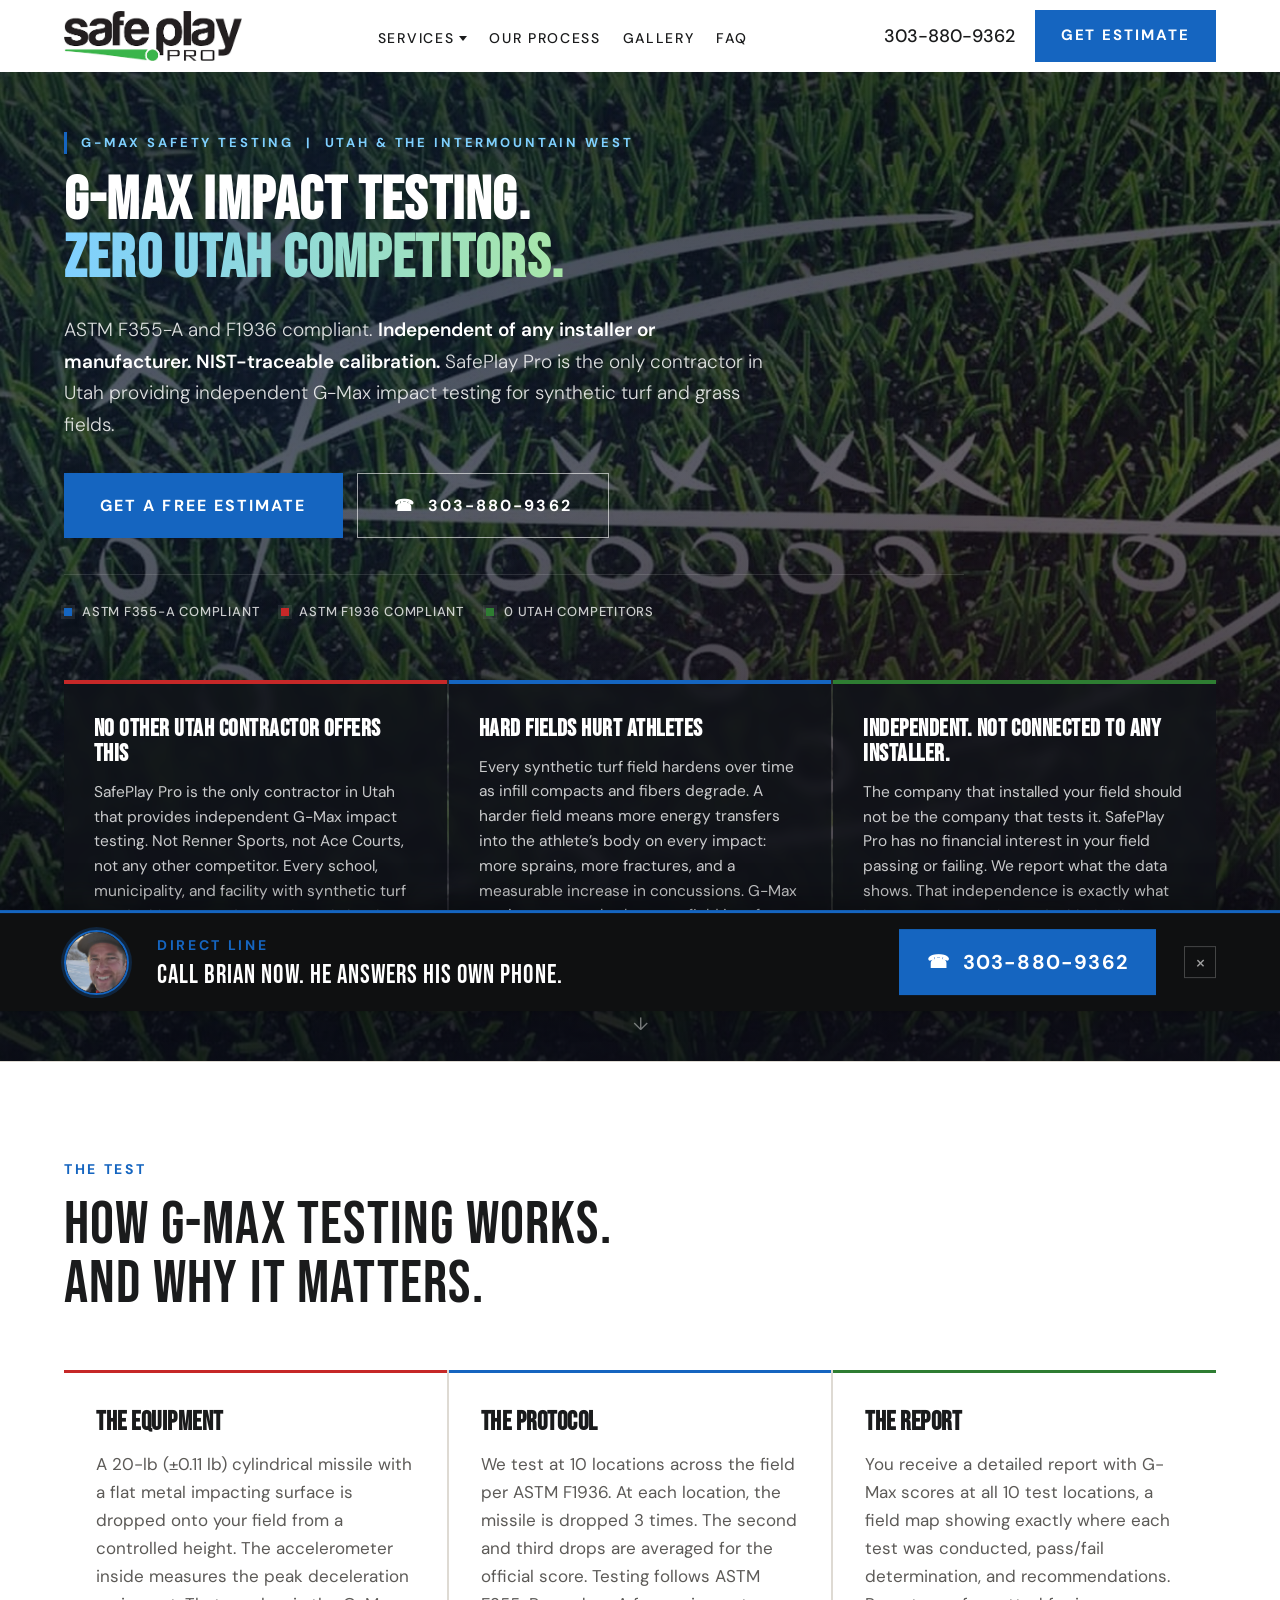
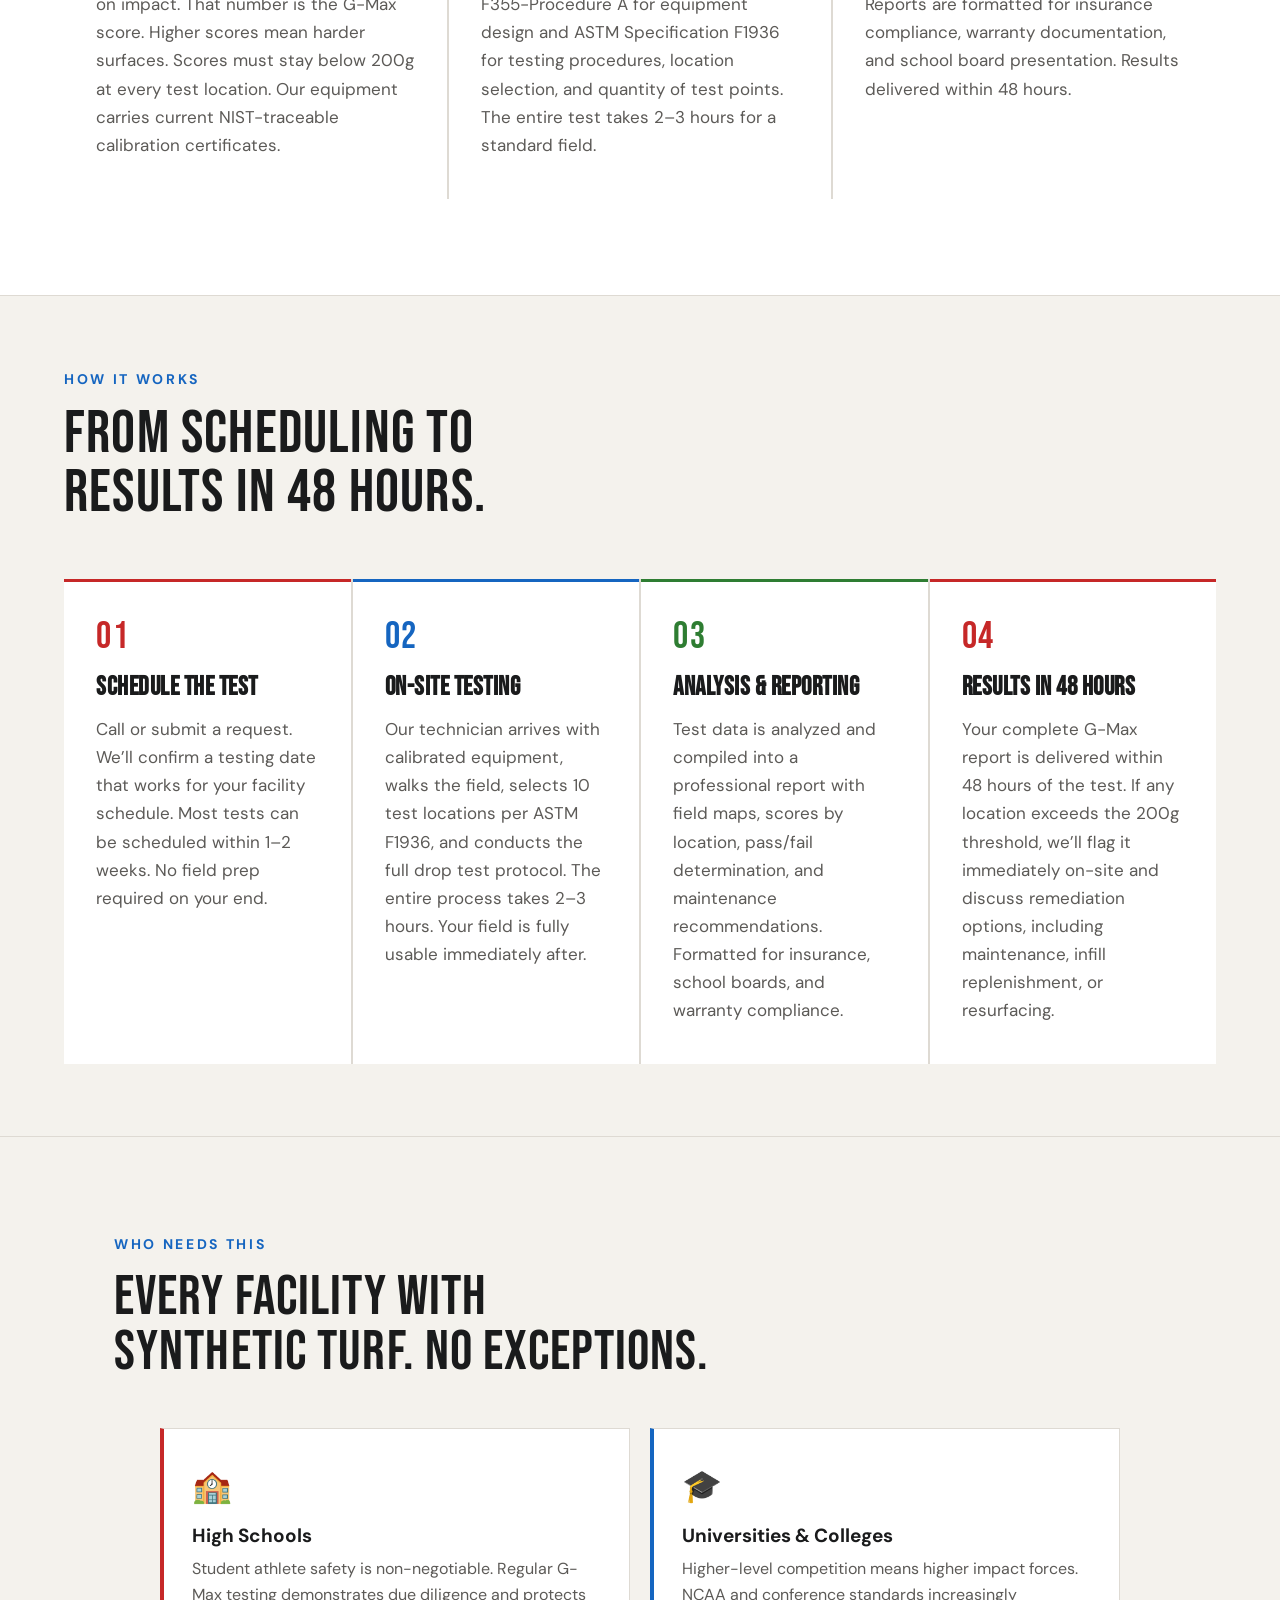
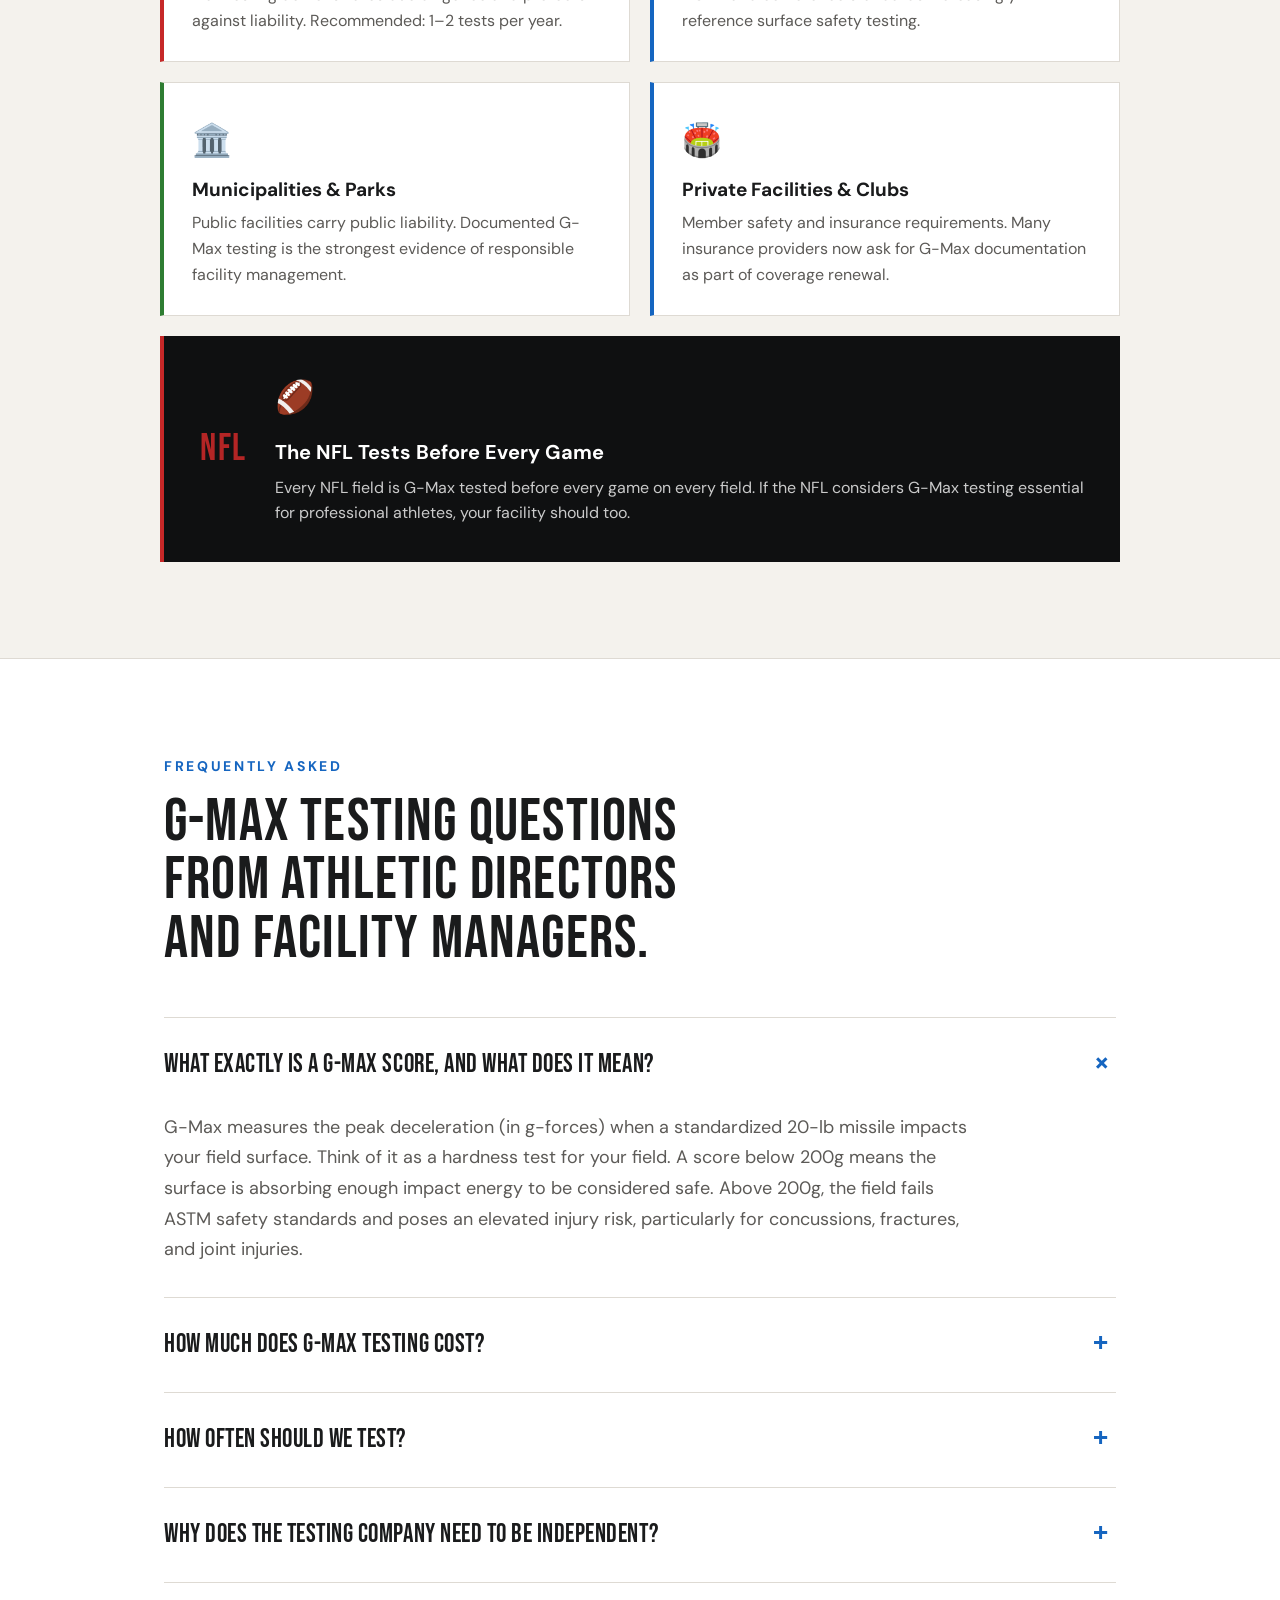
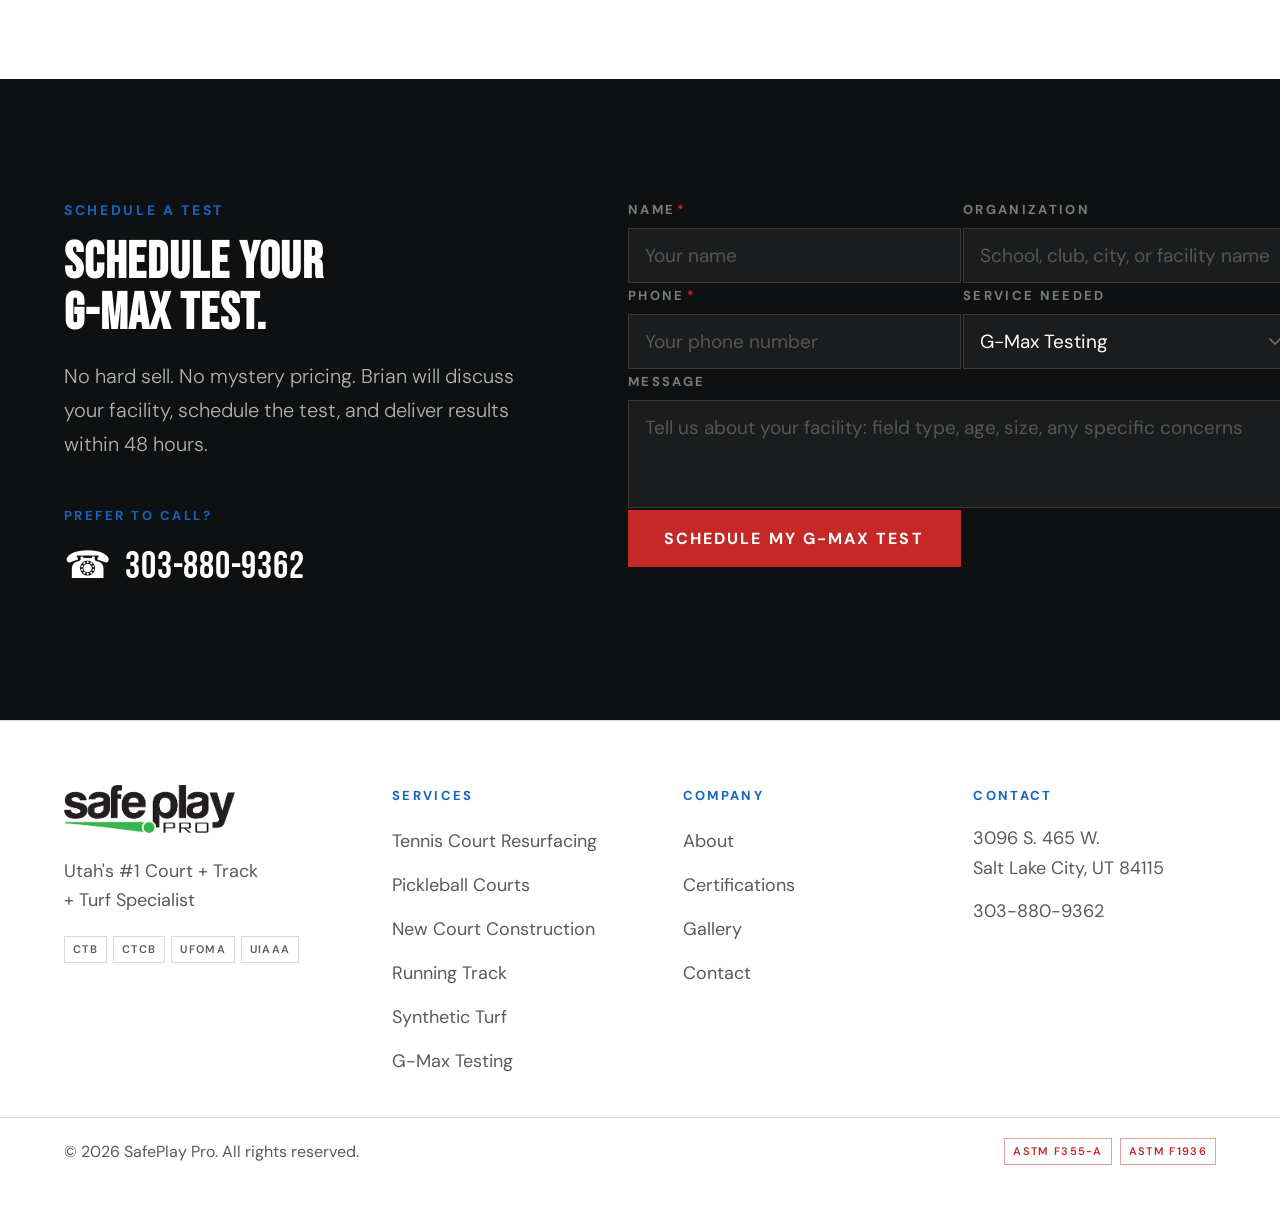
==== gmax-testing-utah.html @ 5dfcba60 "Move 20250531 backyard court to first slot in homepage gallery" ====
<!DOCTYPE html>
<html lang="en">
<head>
<meta charset="UTF-8">
<meta name="viewport" content="width=device-width, initial-scale=1.0">
<link rel="stylesheet" href="https://widget.meetvolley.com/static/css/widget.css">
<script type="text/javascript" data-widget="https://api.meetvolley.com/api/public/get-widget/a24c3b4b-4cc4-4948-b268-8f60db51c22c" src="https://widget.meetvolley.com/widget.js"></script>
<title>G-Max Testing Utah | Independent Impact Testing | SafePlay Pro</title>
<meta name="description" content="Independent G-Max impact testing in Utah. ASTM F355-A and F1936 compliant. 20-lb missile, 10 test locations, NIST-traceable calibration. The only independent G-Max testing provider in Utah. SafePlay Pro.">
<link rel="canonical" href="https://www.safeplaypro.com/gmax-testing-utah.html">
<link rel="preconnect" href="https://fonts.googleapis.com">
<link rel="preconnect" href="https://fonts.gstatic.com" crossorigin>
<link href="https://fonts.googleapis.com/css2?family=Bebas+Neue&family=DM+Sans:opsz,wght@9..40,300;9..40,400;9..40,500;9..40,600;9..40,700&display=swap" rel="stylesheet">
<link rel="stylesheet" href="style.css?v=5">
</head>
<body>

<!-- ============================================================
     NAV
============================================================ -->
<nav id="nav" aria-label="Main navigation">
  <div class="nav-inner">
    <a href="index.html#hero" class="nav-logo"><img src="images/logo.png" alt="SafePlay Pro"></a>

    <ul class="nav-links">
      <li class="nav-dd">
        <button class="nav-dd-toggle" aria-expanded="false" aria-haspopup="true">Services</button>
        <div class="nav-dd-menu" role="menu">
          <div class="nav-dd-menu-inner">
            <a href="pickleball-court-surfacing-utah.html" role="menuitem">Pickleball Court Surfacing</a>
            <a href="tennis-court-resurfacing-utah.html" role="menuitem">Tennis Court Resurfacing</a>
            <a href="tennis-pickleball-court-construction-utah.html" role="menuitem">New Court Construction</a>
            <a href="#" role="menuitem">Running Track Maintenance</a>
            <a href="#" role="menuitem">Synthetic Turf Maintenance</a>
            <a href="gmax-testing-utah.html" role="menuitem">G-Max Testing</a>
          </div>
        </div>
      </li>
      <li><a href="index.html#process">Our Process</a></li>
      <li><a href="index.html#gallery">Gallery</a></li>
      <li><a href="index.html#faq">FAQ</a></li>
    </ul>

    <div class="nav-right">
      <a href="tel:3038809362" class="nav-phone nav-btn-desk">303-880-9362</a>
      <a href="#estimate" class="btn btn-blue nav-btn-desk">Get Estimate</a>
      <button class="nav-ham" id="ham" aria-label="Toggle menu" aria-expanded="false">
        <span></span><span></span><span></span>
      </button>
    </div>
  </div>
</nav>

<div id="nav-mobile" aria-label="Mobile navigation">
  <a href="pickleball-court-surfacing-utah.html">Pickleball Court Surfacing</a>
  <a href="tennis-court-resurfacing-utah.html">Tennis Court Resurfacing</a>
  <a href="tennis-pickleball-court-construction-utah.html">New Court Construction</a>
  <a href="#">Running Track Maintenance</a>
  <a href="#">Synthetic Turf Maintenance</a>
  <a href="gmax-testing-utah.html">G-Max Testing</a>
  <a href="index.html#process">Our Process</a>
  <a href="index.html#gallery">Gallery</a>
  <a href="index.html#faq">FAQ</a>
  <a href="tel:3038809362" class="mob-phone">&#9742;&nbsp; 303-880-9362</a>
  <a href="#estimate" class="btn btn-blue">Get a Free Estimate</a>
</div>

<!-- ============================================================
     HERO — Landing-page variant
     Dark hero with G-Max testing background. Leads with
     "Zero Utah Competitors" positioning + 3 color-accented tiles.
============================================================ -->
<section id="hero" class="hero-lp" style="background-image: url('images/optimized/gmax-testing-3.jpg');" aria-labelledby="hero-heading">
  <div class="lp-hero-inner">
    <div class="lp-hero-hd">
      <span class="lp-eyebrow reveal">G-Max Safety Testing &nbsp;|&nbsp; Utah &amp; The Intermountain West</span>
      <h1 class="lp-hero-h1 reveal" id="hero-heading" style="transition-delay:.06s">G-MAX IMPACT TESTING.<br><span class="lp-hero-accent">ZERO UTAH COMPETITORS.</span></h1>
      <p class="lp-hero-sub reveal" style="transition-delay:.12s">ASTM F355-A and F1936 compliant. <strong>Independent of any installer or manufacturer. NIST-traceable calibration.</strong> SafePlay Pro is the only contractor in Utah providing independent G-Max impact testing for synthetic turf and grass fields.</p>
      <div class="hero-ctas reveal" style="transition-delay:.18s">
        <a href="#estimate" class="btn btn-blue-lg">Get a Free Estimate</a>
        <a href="tel:3038809362" class="btn btn-ghost-lg">&#9742;&nbsp; 303-880-9362</a>
      </div>
      <div class="lp-hero-chips reveal" style="transition-delay:.22s">
        <span class="lp-chip"><span class="lp-chip-dot lp-dot-blue"></span>ASTM F355-A Compliant</span>
        <span class="lp-chip"><span class="lp-chip-dot lp-dot-red"></span>ASTM F1936 Compliant</span>
        <span class="lp-chip"><span class="lp-chip-dot lp-dot-green"></span>0 Utah Competitors</span>
      </div>
    </div>

    <div class="lp-hero-cards" aria-label="What sets us apart">
      <div class="lp-card lp-card-red reveal">
        <h3 class="lp-name">No Other Utah Contractor Offers This</h3>
        <p class="lp-body">SafePlay Pro is the only contractor in Utah that provides independent G-Max impact testing. Not Renner Sports, not Ace Courts, not any other competitor. Every school, municipality, and facility with synthetic turf needs this test, and we&rsquo;re the only local option.</p>
      </div>
      <div class="lp-card lp-card-blue reveal" style="transition-delay:.08s">
        <h3 class="lp-name">Hard Fields Hurt Athletes</h3>
        <p class="lp-body">Every synthetic turf field hardens over time as infill compacts and fibers degrade. A harder field means more energy transfers into the athlete&rsquo;s body on every impact: more sprains, more fractures, and a measurable increase in concussions. G-Max testing proves whether your field is safe.</p>
      </div>
      <div class="lp-card lp-card-green reveal" style="transition-delay:.16s">
        <h3 class="lp-name">Independent. Not Connected to Any Installer.</h3>
        <p class="lp-body">The company that installed your field should not be the company that tests it. SafePlay Pro has no financial interest in your field passing or failing. We report what the data shows. That independence is exactly what insurance companies and athletic directors need.</p>
      </div>
    </div>
  </div>
  <div class="lp-hero-scroll" aria-hidden="true">
    <span class="lp-hero-scroll-lbl">Keep Scrolling</span>
    <span class="lp-hero-scroll-arr">&#x2193;</span>
  </div>
</section>

<!-- ============================================================
     HOW G-MAX TESTING WORKS — 3-column scope
============================================================ -->
<section id="scope" aria-labelledby="scope-heading">
  <div class="process-inner">
    <div class="process-hd reveal">
      <span class="eyebrow">The Test</span>
      <h2 class="process-h2 bebas" id="scope-heading">HOW G-MAX TESTING WORKS.<br>AND WHY IT MATTERS.</h2>
    </div>

    <div class="process-grid cols-3 process-grid-colored">
      <div class="process-card pc-red reveal">
        <h3 class="process-name">The Equipment</h3>
        <p class="process-body">A 20-lb (&plusmn;0.11 lb) cylindrical missile with a flat metal impacting surface is dropped onto your field from a controlled height. The accelerometer inside measures the peak deceleration on impact. That number is the G-Max score. Higher scores mean harder surfaces. Scores must stay below 200g at every test location. Our equipment carries current NIST-traceable calibration certificates.</p>
      </div>
      <div class="process-card pc-blue reveal" style="transition-delay:.08s">
        <h3 class="process-name">The Protocol</h3>
        <p class="process-body">We test at 10 locations across the field per ASTM F1936. At each location, the missile is dropped 3 times. The second and third drops are averaged for the official score. Testing follows ASTM F355-Procedure A for equipment design and ASTM Specification F1936 for testing procedures, location selection, and quantity of test points. The entire test takes 2&ndash;3 hours for a standard field.</p>
      </div>
      <div class="process-card pc-green reveal" style="transition-delay:.16s">
        <h3 class="process-name">The Report</h3>
        <p class="process-body">You receive a detailed report with G-Max scores at all 10 test locations, a field map showing exactly where each test was conducted, pass/fail determination, and recommendations. Reports are formatted for insurance compliance, warranty documentation, and school board presentation. Results delivered within 48 hours.</p>
      </div>
    </div>
  </div>
</section>

<!-- ============================================================
     FROM SCHEDULING TO RESULTS — Process (4-col)
============================================================ -->
<section id="process" aria-labelledby="process-heading">
  <div class="process-inner">
    <div class="process-hd reveal">
      <span class="eyebrow">How It Works</span>
      <h2 class="process-h2 bebas" id="process-heading">FROM SCHEDULING TO<br>RESULTS IN 48 HOURS.</h2>
    </div>

    <div class="process-grid process-grid-colored">
      <div class="process-card pc-red reveal">
        <div class="process-num">01</div>
        <h3 class="process-name">Schedule the Test</h3>
        <p class="process-body">Call or submit a request. We&rsquo;ll confirm a testing date that works for your facility schedule. Most tests can be scheduled within 1&ndash;2 weeks. No field prep required on your end.</p>
      </div>
      <div class="process-card pc-blue reveal" style="transition-delay:.08s">
        <div class="process-num">02</div>
        <h3 class="process-name">On-Site Testing</h3>
        <p class="process-body">Our technician arrives with calibrated equipment, walks the field, selects 10 test locations per ASTM F1936, and conducts the full drop test protocol. The entire process takes 2&ndash;3 hours. Your field is fully usable immediately after.</p>
      </div>
      <div class="process-card pc-green reveal" style="transition-delay:.16s">
        <div class="process-num">03</div>
        <h3 class="process-name">Analysis &amp; Reporting</h3>
        <p class="process-body">Test data is analyzed and compiled into a professional report with field maps, scores by location, pass/fail determination, and maintenance recommendations. Formatted for insurance, school boards, and warranty compliance.</p>
      </div>
      <div class="process-card pc-red reveal" style="transition-delay:.24s">
        <div class="process-num">04</div>
        <h3 class="process-name">Results in 48 Hours</h3>
        <p class="process-body">Your complete G-Max report is delivered within 48 hours of the test. If any location exceeds the 200g threshold, we&rsquo;ll flag it immediately on-site and discuss remediation options, including maintenance, infill replenishment, or resurfacing.</p>
      </div>
    </div>
  </div>
</section>

<!-- ============================================================
     WHO NEEDS G-MAX TESTING — Audience list
============================================================ -->
<section id="netsystems" aria-labelledby="nets-heading">
  <div class="compare-inner">
    <div class="compare-hd reveal">
      <span class="eyebrow">Who Needs This</span>
      <h2 class="compare-h2 bebas" id="nets-heading">EVERY FACILITY WITH<br>SYNTHETIC TURF. NO EXCEPTIONS.</h2>
    </div>

    <div class="audience-grid">
      <div class="audience-card ac-red reveal">
        <div class="audience-num">🏫</div>
        <h4>High Schools</h4>
        <p>Student athlete safety is non-negotiable. Regular G-Max testing demonstrates due diligence and protects against liability. Recommended: 1&ndash;2 tests per year.</p>
      </div>
      <div class="audience-card ac-blue reveal" style="transition-delay:.06s">
        <div class="audience-num">🎓</div>
        <h4>Universities &amp; Colleges</h4>
        <p>Higher-level competition means higher impact forces. NCAA and conference standards increasingly reference surface safety testing.</p>
      </div>
      <div class="audience-card ac-green reveal" style="transition-delay:.12s">
        <div class="audience-num">🏛️</div>
        <h4>Municipalities &amp; Parks</h4>
        <p>Public facilities carry public liability. Documented G-Max testing is the strongest evidence of responsible facility management.</p>
      </div>
      <div class="audience-card ac-blue reveal" style="transition-delay:.18s">
        <div class="audience-num">🏟️</div>
        <h4>Private Facilities &amp; Clubs</h4>
        <p>Member safety and insurance requirements. Many insurance providers now ask for G-Max documentation as part of coverage renewal.</p>
      </div>
      <div class="audience-highlight reveal" style="transition-delay:.24s">
        <div class="audience-highlight-badge">NFL</div>
        <div>
          <div class="audience-num">🏈</div>
          <h4>The NFL Tests Before Every Game</h4>
          <p>Every NFL field is G-Max tested before every game on every field. If the NFL considers G-Max testing essential for professional athletes, your facility should too.</p>
        </div>
      </div>
    </div>
  </div>
</section>

<!-- ============================================================
     FAQ — G-Max Testing Questions
============================================================ -->
<section id="faq" aria-labelledby="faq-heading">
  <div class="faq-inner">
    <div class="faq-hd reveal">
      <span class="eyebrow">Frequently Asked</span>
      <h2 class="faq-h2 bebas" id="faq-heading">G-MAX TESTING QUESTIONS<br>FROM ATHLETIC DIRECTORS<br>AND FACILITY MANAGERS.</h2>
    </div>

    <div class="faq-list">
      <details class="faq-item reveal" open>
        <summary>
          <span class="faq-q">What exactly is a G-Max score, and what does it mean?</span>
          <span class="faq-toggle" aria-hidden="true">+</span>
        </summary>
        <div class="faq-a">
          <p>G-Max measures the peak deceleration (in g-forces) when a standardized 20-lb missile impacts your field surface. Think of it as a hardness test for your field. A score below 200g means the surface is absorbing enough impact energy to be considered safe. Above 200g, the field fails ASTM safety standards and poses an elevated injury risk, particularly for concussions, fractures, and joint injuries.</p>
        </div>
      </details>

      <details class="faq-item reveal">
        <summary>
          <span class="faq-q">How much does G-Max testing cost?</span>
          <span class="faq-toggle" aria-hidden="true">+</span>
        </summary>
        <div class="faq-a">
          <p>Independent G-Max testing for a standard athletic field typically costs <strong>$1,500&ndash;$3,000</strong> depending on field size and location. Compare that to the cost of a single serious athletic injury, or the liability exposure of a field that fails safety standards without anyone knowing. Most facilities recover the testing cost many times over in reduced insurance premiums and liability protection.</p>
        </div>
      </details>

      <details class="faq-item reveal">
        <summary>
          <span class="faq-q">How often should we test?</span>
          <span class="faq-toggle" aria-hidden="true">+</span>
        </summary>
        <div class="faq-a">
          <p>For high school fields: 1&ndash;2 times per year. For heavy-use facilities (daily practice plus games): twice per year minimum. The NFL tests before every game. Fields harden gradually, so annual testing catches dangerous changes before they cause injuries. New fields should be baselined within the first year of installation.</p>
        </div>
      </details>

      <details class="faq-item reveal">
        <summary>
          <span class="faq-q">Why does the testing company need to be independent?</span>
          <span class="faq-toggle" aria-hidden="true">+</span>
        </summary>
        <div class="faq-a">
          <p>If the company that installed your field also tests it, there&rsquo;s an inherent conflict of interest: they have a financial incentive for the field to pass. Independent testing means the results reflect reality, not a business relationship. Insurance companies, school boards, and athletic directors increasingly require independent verification for exactly this reason. SafePlay Pro has no installation contracts that create testing conflicts.</p>
        </div>
      </details>
    </div>
  </div>
</section>

<!-- ============================================================
     ESTIMATE FORM — Dark Section
============================================================ -->
<section id="estimate" aria-labelledby="est-heading">
  <div class="est-inner">
    <div class="reveal">
      <span class="eyebrow">Schedule a Test</span>
      <h2 class="est-h2" id="est-heading">SCHEDULE YOUR<br>G-MAX TEST.</h2>
      <p class="est-body">No hard sell. No mystery pricing. Brian will discuss your facility, schedule the test, and deliver results within 48 hours.</p>
      <span class="est-phone-lbl">Prefer to call?</span>
      <a href="tel:3038809362" class="est-phone">&#9742;&nbsp; 303-880-9362</a>
    </div>

    <div class="reveal" style="transition-delay:.14s">
      <form id="est-form" action="#" method="POST" novalidate>
        <div class="fgrid">
          <div class="ffield">
            <label class="flabel" for="f-name">Name<span class="req">*</span></label>
            <input class="finput" type="text" id="f-name" name="name" required placeholder="Your name">
          </div>
          <div class="ffield">
            <label class="flabel" for="f-org">Organization</label>
            <input class="finput" type="text" id="f-org" name="org" placeholder="School, club, city, or facility name">
          </div>
          <div class="ffield">
            <label class="flabel" for="f-phone">Phone<span class="req">*</span></label>
            <input class="finput" type="tel" id="f-phone" name="phone" required placeholder="Your phone number">
          </div>
          <div class="ffield">
            <label class="flabel" for="f-service">Service Needed</label>
            <select class="fselect" id="f-service" name="service">
              <option value="" disabled>Select a service</option>
              <option value="resurface">Tennis Court Resurfacing</option>
              <option value="construction">New Court Construction</option>
              <option value="pickleball">Pickleball Court</option>
              <option value="track">Running Track</option>
              <option value="turf">Synthetic Turf</option>
              <option value="gmax" selected>G-Max Testing</option>
              <option value="other">Other</option>
            </select>
          </div>
          <div class="ffield fw">
            <label class="flabel" for="f-msg">Message</label>
            <textarea class="ftextarea" id="f-msg" name="message" placeholder="Tell us about your facility: field type, age, size, any specific concerns"></textarea>
          </div>
          <button type="submit" class="btn btn-red-lg" id="fsubmit">Schedule My G-Max Test</button>
        </div>
      </form>
    </div>
  </div>
</section>

<!-- ============================================================
     FOOTER
============================================================ -->
<footer id="footer" aria-label="Site footer">
  <div class="foot-inner">
    <div>
      <a href="index.html#hero" class="foot-logo" aria-label="SafePlay Pro home"><img src="images/logo.png" alt="SafePlay Pro"></a>
      <p class="foot-tag">Utah's #1 Court + Track<br>+ Turf Specialist</p>
      <div class="foot-chips">
        <span class="fchip">CTB</span>
        <span class="fchip">CTCB</span>
        <span class="fchip">UFOMA</span>
        <span class="fchip">UIAAA</span>
      </div>
    </div>
    <div>
      <span class="fcol-lbl">Services</span>
      <ul class="flinks">
        <li><a href="tennis-court-resurfacing-utah.html">Tennis Court Resurfacing</a></li>
        <li><a href="pickleball-court-surfacing-utah.html">Pickleball Courts</a></li>
        <li><a href="tennis-pickleball-court-construction-utah.html">New Court Construction</a></li>
        <li><a href="running-track-maintenance-utah.html">Running Track</a></li>
        <li><a href="synthetic-turf-maintenance-utah.html">Synthetic Turf</a></li>
        <li><a href="gmax-testing-utah.html">G-Max Testing</a></li>
      </ul>
    </div>
    <div>
      <span class="fcol-lbl">Company</span>
      <ul class="flinks">
        <li><a href="index.html#testimonials">About</a></li>
        <li><a href="index.html#certs">Certifications</a></li>
        <li><a href="index.html#gallery">Gallery</a></li>
        <li><a href="#estimate">Contact</a></li>
      </ul>
    </div>
    <div>
      <span class="fcol-lbl">Contact</span>
      <div class="fcontact-line">3096 S. 465 W.<br>Salt Lake City, UT 84115</div>
      <div class="fcontact-line" style="margin-top:12px;"><a href="tel:3038809362">303-880-9362</a></div>
    </div>
  </div>
  <div class="foot-bottom">
    <span class="foot-copy">&copy; 2026 SafePlay Pro. All rights reserved.</span>
    <div class="astm-chips">
      <span class="achip">ASTM F355-A</span>
      <span class="achip">ASTM F1936</span>
    </div>
  </div>
</footer>

<!-- ============================================================
     STICKY CALL BAR
============================================================ -->
<aside class="sticky-call" id="sticky-call" aria-hidden="true">
  <div class="sticky-call-inner">
    <div class="sticky-call-avatar"><img src="images/optimized/brian-headshot.png" alt="Brian — SafePlay Pro" width="52" height="52"></div>
    <div class="sticky-call-text">
      <span class="sticky-call-eyebrow">Direct Line</span>
      <span class="sticky-call-headline">Call Brian Now. He answers his own phone.</span>
    </div>
    <a href="tel:3038809362" class="sticky-call-cta">
      <span class="sticky-call-icon" aria-hidden="true">&#9742;</span>
      <span class="sticky-call-num">303-880-9362</span>
    </a>
    <button type="button" class="sticky-call-close" id="sticky-call-close" aria-label="Dismiss call bar">&times;</button>
  </div>
</aside>

<script src="main.js?v=5"></script>
</body>
</html>
---- style.css ----
/* =============================================================
   CSS VARIABLES
============================================================= */
:root {
  --surface:         #F4F2ED;
  --white:           #FFFFFF;
  --text-dark:       #1A1B1C;
  --text-mid:        #5C5A57;
  --dark:            #0F1011;
  --border:          #DEDAD3;
  --court-blue:      #1565C0;
  --court-blue-dk:   #0D47A1;
  --court-blue-pale: #E3F0FF;
  --court-red:       #C62828;
  --court-red-pale:  #FEECEC;
  --court-green:     #2E7D32;
  --court-green-pale:#EBF5EC;
}

/* =============================================================
   RESET + BASE
============================================================= */
*, *::before, *::after {
  box-sizing: border-box;
  margin: 0;
  padding: 0;
  border-radius: 0 !important;
}
html { scroll-behavior: smooth; }
body {
  font-family: 'DM Sans', sans-serif;
  font-weight: 400;
  font-size: 20px;
  line-height: 1.7;
  color: var(--text-dark);
  background: var(--surface);
  -webkit-font-smoothing: antialiased;
  -moz-osx-font-smoothing: grayscale;
}
a { text-decoration: none; }
img { display: block; max-width: 100%; }
ul { list-style: none; }
button { cursor: pointer; }

/* =============================================================
   LAYOUT CONTAINERS
============================================================= */
.container {
  max-width: 1280px;
  margin: 0 auto;
  padding: 0 64px;
}

/* =============================================================
   TYPOGRAPHY UTILITIES
============================================================= */
.eyebrow {
  display: block;
  font-family: 'DM Sans', sans-serif;
  font-weight: 700;
  font-size: 14px;
  letter-spacing: 0.19em;
  text-transform: uppercase;
  color: var(--court-blue);
  margin-bottom: 12px;
}
.bebas {
  font-family: 'Bebas Neue', sans-serif;
  font-weight: 400;
  letter-spacing: 0.02em;
  line-height: 1;
}

/* =============================================================
   BUTTON SYSTEM
============================================================= */
.btn {
  display: inline-flex;
  align-items: center;
  gap: 8px;
  font-family: 'DM Sans', sans-serif;
  font-weight: 700;
  font-size: 15px;
  letter-spacing: 0.13em;
  text-transform: uppercase;
  border: none;
  transition: background 0.18s, color 0.18s, border-color 0.18s;
  white-space: nowrap;
}
.btn-blue      { background: var(--court-blue); color: #fff; padding: 13px 26px; }
.btn-blue:hover{ background: var(--court-blue-dk); }
.btn-blue-lg   { background: var(--court-blue); color: #fff; padding: 18px 36px; font-size: 16px; }
.btn-blue-lg:hover { background: var(--court-blue-dk); }
.btn-red       { background: var(--court-red); color: #fff; padding: 13px 26px; }
.btn-red:hover { background: #B71C1C; }
.btn-red-lg    { background: var(--court-red); color: #fff; padding: 18px 36px; font-size: 16px; }
.btn-red-lg:hover { background: #B71C1C; }
.btn-ghost-lg  { background: transparent; color: #fff; border: 1px solid rgba(255,255,255,0.60); padding: 18px 36px; font-size: 16px; }
.btn-ghost-lg:hover { background: rgba(255,255,255,0.08); }
.btn-outline-blue { background: transparent; color: var(--court-blue); border: 1.5px solid var(--court-blue); padding: 12px 24px; }
.btn-outline-blue:hover { background: var(--court-blue); color: #fff; }
.btn-text { background: none; border: none; padding: 0; font-size: 16px; letter-spacing: 0.08em; }
.btn-text-blue { color: var(--court-blue); }
.btn-text-blue:hover { color: var(--court-blue-dk); }
.btn-text-red  { color: var(--court-red); }
.btn-text-green{ color: var(--court-green); }

/* =============================================================
   BADGE / CHIP SYSTEM
============================================================= */
.badge {
  display: inline-block;
  font-family: 'DM Sans', sans-serif;
  font-weight: 700;
  font-size: 11px;
  letter-spacing: 0.16em;
  text-transform: uppercase;
  padding: 4px 9px;
}
.badge-red   { background: var(--court-red);   color: #fff; }
.badge-blue  { background: var(--court-blue);  color: #fff; }
.badge-green { background: var(--court-green); color: #fff; }

.chip {
  display: inline-block;
  font-family: 'DM Sans', sans-serif;
  font-weight: 600;
  font-size: 13px;
  letter-spacing: 0.10em;
  text-transform: uppercase;
  padding: 3px 9px;
  border: 1px solid var(--court-blue);
  color: var(--court-blue);
}

/* =============================================================
   IMAGE PLACEHOLDER
============================================================= */
.img-ph {
  display: flex;
  align-items: center;
  justify-content: center;
  background: #161616;
  width: 100%;
  height: 100%;
}
.img-ph span {
  font-family: 'DM Sans', sans-serif;
  font-weight: 600;
  font-size: 13px;
  letter-spacing: 0.12em;
  text-transform: uppercase;
  color: rgba(255,255,255,0.28);
  text-align: center;
  padding: 20px;
  line-height: 1.8;
}

/* =============================================================
   SCROLL REVEAL
============================================================= */
.reveal {
  opacity: 0;
  transform: translateY(28px);
  transition: opacity 0.65s cubic-bezier(0.16,1,0.3,1),
              transform 0.65s cubic-bezier(0.16,1,0.3,1);
}
.reveal.in { opacity: 1; transform: translateY(0); }

/* =============================================================
   01 — NAVIGATION
============================================================= */
#nav {
  position: fixed;
  top: 0; left: 0; right: 0;
  z-index: 900;
  height: 72px;
  background: var(--white);
  transition: box-shadow 0.3s;
}
#nav.scrolled { box-shadow: 0 2px 20px rgba(0,0,0,0.09); }
.nav-inner {
  max-width: 1280px;
  margin: 0 auto;
  padding: 0 64px;
  height: 72px;
  display: flex;
  align-items: center;
  justify-content: space-between;
  gap: 24px;
}
.nav-logo {
  display: flex;
  align-items: center;
  flex-shrink: 0;
  line-height: 0;
}
.nav-logo img {
  height: 50px;
  width: auto;
  display: block;
}
.nav-links {
  display: flex;
  align-items: baseline;
  gap: 22px;
}
.nav-links a {
  font-family: 'DM Sans', sans-serif;
  font-weight: 500;
  font-size: 14px;
  letter-spacing: 0.12em;
  text-transform: uppercase;
  color: var(--text-dark);
  padding-bottom: 3px;
  border-bottom: 2px solid transparent;
  white-space: nowrap;
  transition: color 0.2s, border-color 0.2s;
}
.nav-links a:hover, .nav-links a.active {
  color: var(--court-blue);
  border-bottom-color: var(--court-blue);
}
/* --- Nav dropdown --- */
.nav-dd { position: relative; }
.nav-dd-toggle {
  font-family: 'DM Sans', sans-serif;
  font-weight: 500;
  font-size: 14px;
  letter-spacing: 0.12em;
  text-transform: uppercase;
  color: var(--text-dark);
  padding-bottom: 3px;
  border: none;
  border-bottom: 2px solid transparent;
  background: none;
  cursor: pointer;
  white-space: nowrap;
  transition: color 0.2s, border-color 0.2s;
  display: flex;
  align-items: center;
  gap: 5px;
}
.nav-dd-toggle::after {
  content: '';
  display: inline-block;
  width: 0; height: 0;
  border-left: 4px solid transparent;
  border-right: 4px solid transparent;
  border-top: 5px solid currentColor;
  transition: transform 0.2s;
}
.nav-dd:hover .nav-dd-toggle,
.nav-dd.open .nav-dd-toggle {
  color: var(--court-blue);
  border-bottom-color: var(--court-blue);
}
.nav-dd-menu {
  display: none;
  position: absolute;
  top: 100%;
  left: 50%;
  transform: translateX(-50%);
  padding-top: 12px;
  z-index: 100;
}
.nav-dd-menu-inner {
  background: #2A2A2C;
  border: 1px solid rgba(255,255,255,0.10);
  box-shadow: 0 12px 48px rgba(0,0,0,0.28);
  min-width: 280px;
  padding: 12px 0;
}
.nav-dd-menu a {
  display: block;
  font-family: 'DM Sans', sans-serif;
  font-weight: 500;
  font-size: 14px;
  letter-spacing: 0.04em;
  text-transform: none;
  color: rgba(255,255,255,0.72);
  padding: 13px 24px 13px 28px;
  border-bottom: none;
  border-left: 3px solid transparent !important;
  white-space: nowrap;
  transition: background 0.18s, color 0.18s, border-color 0.18s;
}
.nav-dd-menu a:hover {
  background: rgba(255,255,255,0.06);
  color: #fff;
  border-left-color: var(--court-blue) !important;
}
.nav-dd-menu a:nth-child(4) { margin-top: 8px; border-top: 1px solid rgba(255,255,255,0.08) !important; padding-top: 18px; }
.nav-dd-menu a:last-child { border-top: 1px solid rgba(255,255,255,0.08) !important; margin-top: 8px; padding-top: 18px; }
.nav-dd:hover .nav-dd-menu,
.nav-dd.open .nav-dd-menu { display: block; }
.nav-right {
  display: flex;
  align-items: center;
  gap: 20px;
  flex-shrink: 0;
}
.nav-phone {
  font-family: 'DM Sans', sans-serif;
  font-weight: 500;
  font-size: 18px;
  color: var(--text-dark);
}
.nav-phone:hover { color: var(--court-blue); }
.nav-ham {
  display: none;
  flex-direction: column;
  gap: 5px;
  background: none;
  border: none;
  padding: 4px;
}
.nav-ham span {
  display: block;
  width: 22px;
  height: 2px;
  background: var(--text-dark);
  transition: all 0.25s;
}
.nav-ham.open span:nth-child(1) { transform: translateY(7px) rotate(45deg); }
.nav-ham.open span:nth-child(2) { opacity: 0; }
.nav-ham.open span:nth-child(3) { transform: translateY(-7px) rotate(-45deg); }

/* Mobile drawer */
#nav-mobile {
  display: none;
  position: fixed;
  top: 72px; left: 0; right: 0;
  background: var(--white);
  padding: 16px 24px 32px;
  box-shadow: 0 12px 40px rgba(0,0,0,0.12);
  z-index: 899;
  flex-direction: column;
  gap: 0;
}
#nav-mobile.open { display: flex; }
#nav-mobile a {
  font-family: 'DM Sans', sans-serif;
  font-weight: 500;
  font-size: 16px;
  letter-spacing: 0.10em;
  text-transform: uppercase;
  color: var(--text-dark);
  padding: 14px 0;
  border-bottom: 1px solid var(--border);
}
#nav-mobile a:hover { color: var(--court-blue); }
#nav-mobile .mob-phone {
  color: var(--court-blue);
  font-weight: 600;
  border-bottom: none;
  padding-top: 20px;
}
#nav-mobile .btn-blue { margin-top: 16px; justify-content: center; }

/* =============================================================
   02 — HERO
============================================================= */
#hero {
  position: relative;
  min-height: 100vh;
  min-height: 100dvh;
  display: flex;
  align-items: center;
  padding-top: 72px;
  background-color: #0d1a2e;
  background-image: url('images/optimized/20240613_132714.jpg');
  image-orientation: none;
  background-size: cover;
  background-position: center;
  overflow: hidden;
}
/* Dark overlay */
#hero::after {
  content: '';
  position: absolute;
  inset: 0;
  background: linear-gradient(180deg, rgba(8,10,20,0.70) 0%, rgba(8,10,20,0.58) 45%, rgba(8,10,20,0.82) 100%);
  z-index: 0;
}
/* Color-washed court-line texture */
#hero::before {
  content: '';
  position: absolute;
  inset: 0;
  background:
    radial-gradient(ellipse at 20% 25%, rgba(21,101,192,0.28) 0%, transparent 55%),
    radial-gradient(ellipse at 80% 70%, rgba(198,40,40,0.20) 0%, transparent 55%),
    radial-gradient(ellipse at 55% 90%, rgba(46,125,50,0.14) 0%, transparent 50%),
    repeating-linear-gradient(0deg, transparent, transparent 79px, rgba(255,255,255,0.03) 80px),
    repeating-linear-gradient(90deg, transparent, transparent 79px, rgba(255,255,255,0.03) 80px);
  z-index: 0;
}
/* HERO PLACEHOLDER note */
.hero-bg-note {
  position: absolute;
  bottom: 24px;
  left: 50%;
  transform: translateX(-50%);
  z-index: 2;
  font-family: 'DM Sans', sans-serif;
  font-size: 13px;
  font-weight: 600;
  letter-spacing: 0.12em;
  text-transform: uppercase;
  color: rgba(255,255,255,0.25);
  background: rgba(0,0,0,0.40);
  padding: 6px 14px;
  white-space: nowrap;
}
.hero-inner {
  position: relative;
  z-index: 1;
  max-width: 1280px;
  margin: 0 auto;
  padding: 80px 64px;
  width: 100%;
  display: grid;
  grid-template-columns: 58% 42%;
  gap: 56px;
  align-items: center;
}
.hero-eyebrow {
  display: block;
  font-family: 'DM Sans', sans-serif;
  font-weight: 700;
  font-size: 14px;
  letter-spacing: 0.19em;
  text-transform: uppercase;
  color: #7FD0FF;
  line-height: 1.7;
  margin-bottom: 20px;
}
.hero-h1 {
  font-family: 'Bebas Neue', sans-serif;
  font-size: clamp(42px, 5.25vw, 75px);
  line-height: 0.95;
  letter-spacing: 0.02em;
  color: #fff;
  margin-bottom: 28px;
}
.hero-sub {
  font-family: 'DM Sans', sans-serif;
  font-weight: 300;
  font-size: 21px;
  line-height: 1.70;
  color: rgba(255,255,255,0.82);
  margin-bottom: 44px;
  max-width: 520px;
}
.hero-ctas {
  display: flex;
  gap: 14px;
  flex-wrap: wrap;
}

/* Gradient accent text */
.hero-accent {
  background: linear-gradient(90deg, #7FD0FF 0%, #A8E6A8 100%);
  -webkit-background-clip: text;
  background-clip: text;
  -webkit-text-fill-color: transparent;
  color: transparent;
}
/* Blue left-border on eyebrow */
.hero-eyebrow-bar {
  padding-left: 14px;
  border-left: 3px solid var(--court-blue);
}
/* Hero sub bold treatment */
.hero-sub strong { color: #fff; font-weight: 600; }
/* Credential chips below CTAs */
.hero-chips {
  display: flex;
  flex-wrap: wrap;
  gap: 10px 22px;
  margin-top: 36px;
  padding-top: 26px;
  border-top: 1px solid rgba(255,255,255,0.12);
}
.hero-chip {
  display: inline-flex;
  align-items: center;
  gap: 10px;
  font-size: 13px;
  font-weight: 500;
  letter-spacing: 0.06em;
  text-transform: uppercase;
  color: rgba(255,255,255,0.78);
}
.hero-chip-dot {
  width: 8px;
  height: 8px;
  display: inline-block;
  box-shadow: 0 0 0 3px rgba(255,255,255,0.08);
}
.dot-blue  { background: var(--court-blue); }
.dot-red   { background: var(--court-red); }
.dot-green { background: var(--court-green); }

/* Credential Card */
.cred-card {
  background: var(--white);
  padding: 40px;
  position: relative;
}
.cred-card::before {
  content: '';
  position: absolute;
  left: 0; top: 0; bottom: 0;
  width: 4px;
  background: linear-gradient(to bottom, var(--court-blue) 0%, var(--court-red) 50%, var(--court-green) 100%);
}
.cred-stat {
  font-family: 'Bebas Neue', sans-serif;
  font-size: 80px;
  line-height: 1;
  letter-spacing: 0.02em;
  color: var(--court-blue);
  margin-bottom: 8px;
}
.cred-body {
  font-size: 18px;
  color: var(--text-mid);
  line-height: 1.65;
  margin-bottom: 28px;
}
.cred-certs {
  display: flex;
  flex-direction: column;
  gap: 10px;
}
.cred-cert-row {
  display: flex;
  align-items: center;
  gap: 12px;
}
.cred-cert-row .chip { flex-shrink: 0; min-width: 58px; text-align: center; }
.cred-cert-label { font-size: 16px; color: var(--text-mid); line-height: 1.4; }

/* =============================================================
   03 — TRUST BAR
============================================================= */
#trust {
  background: var(--surface);
  border-top: 1px solid var(--border);
  border-bottom: 1px solid var(--border);
}
.trust-inner {
  max-width: 1280px;
  margin: 0 auto;
  padding: 0 64px;
  display: grid;
  grid-template-columns: repeat(4, 1fr);
}
.trust-stat {
  padding: 40px 32px;
  position: relative;
}
.trust-stat + .trust-stat::before {
  content: '';
  position: absolute;
  left: 0; top: 24px; bottom: 24px;
  width: 2px;
  background: var(--border);
}
.trust-num {
  font-family: 'Bebas Neue', sans-serif;
  font-size: 45px;
  letter-spacing: 0.02em;
  line-height: 1;
  margin-bottom: 8px;
}
.trust-lbl {
  font-size: 20px;
  font-weight: 400;
  color: var(--text-mid);
  letter-spacing: 0.02em;
}
.c-blue  { color: var(--court-blue); }
.c-red   { color: var(--court-red); }
.c-green { color: var(--court-green); }

/* =============================================================
   04 — SERVICES GRID
============================================================= */
#services {
  background: var(--surface);
  padding: 48px 0 72px;
}
.services-hd { margin-bottom: 52px; }
.services-hd h2 { color: var(--text-dark); font-size: clamp(40px, 5vw, 56px); }

.svc-grid {
  display: grid;
  grid-template-columns: repeat(3, 1fr);
  gap: 2px;
}
/* G-Max spans 2 cols in row 2 */
.svc-card-gmax { grid-column: span 2; }

.svc-card {
  background: var(--white);
  padding: 40px;
  display: flex;
  flex-direction: column;
  position: relative;
  transition: transform 0.22s ease, box-shadow 0.22s ease;
}
.svc-card:hover {
  transform: translateY(-4px);
  box-shadow: 0 10px 40px rgba(0,0,0,0.10);
  z-index: 2;
}
.svc-icon {
  width: 48px;
  height: 48px;
  display: flex;
  align-items: center;
  justify-content: center;
  font-size: 20px;
  margin-bottom: 20px;
  flex-shrink: 0;
}
.icon-bp { background: var(--court-blue-pale); }
.icon-rp { background: var(--court-red-pale); }
.icon-gp { background: var(--court-green-pale); }
.icon-bc { background: rgba(21,101,192,0.12); color: var(--court-blue); font-size: 22px; }

.svc-badges { display: flex; gap: 4px; flex-wrap: wrap; margin-bottom: 14px; min-height: 22px; }
.svc-name {
  font-family: 'Bebas Neue', sans-serif;
  font-size: 28px;
  letter-spacing: 0.02em;
  color: var(--text-dark);
  margin-bottom: 12px;
  line-height: 1;
}
.svc-body {
  font-size: 19px;
  color: var(--text-mid);
  line-height: 1.65;
  flex: 1;
  margin-bottom: 24px;
}

/* G-Max Featured Card */
.svc-card-gmax {
  background: var(--dark);
  background-image: linear-gradient(rgba(0,0,0,0.72), rgba(0,0,0,0.72)), url('images/optimized/gmax-testing-3.jpg');
  background-size: cover;
  background-position: center;
  border: 1px solid rgba(21,101,192,0.35);
  padding: 48px;
}
.svc-card-gmax:hover { transform: none; box-shadow: none; }
.svc-card-gmax .svc-name { color: #fff; font-size: 36px; }
.svc-card-gmax .svc-body { color: rgba(255,255,255,0.78); }
.gmax-proof {
  display: flex;
  gap: 0;
  margin-bottom: 32px;
  flex-wrap: wrap;
}
.gmax-proof-item {
  padding: 12px 24px 12px 0;
  margin-right: 24px;
  border-top: 2px solid rgba(255,255,255,0.12);
  font-family: 'DM Sans', sans-serif;
  font-weight: 700;
  font-size: 13px;
  letter-spacing: 0.12em;
  text-transform: uppercase;
}
.gmax-proof-item:first-child { border-top-color: var(--court-blue); color: var(--court-blue); }
.gmax-proof-item:nth-child(2) { border-top-color: var(--court-red); color: var(--court-red); }
.gmax-proof-item:last-child { border-top-color: var(--court-green); color: var(--court-green); margin-right: 0; }

/* =============================================================
   04b — HOW WE WORK / PROCESS
============================================================= */
/* Scope section (construction page) — white bg between hero and process */
#scope {
  background: var(--white, #fff);
  border-top: 1px solid var(--border);
  padding: 96px 0;
}
/* Net systems section (construction page) */
#netsystems {
  background: var(--surface);
  border-top: 1px solid var(--border);
  padding: 96px 0;
}

#process {
  background: var(--surface);
  border-top: 1px solid var(--border);
  padding: 72px 0;
}
.process-inner {
  max-width: 1280px;
  margin: 0 auto;
  padding: 0 64px;
}
.process-hd {
  max-width: 820px;
  margin-bottom: 56px;
}
.process-h2 {
  font-size: clamp(40px, 5vw, 60px);
  color: var(--text-dark);
  line-height: 0.98;
  margin-top: 14px;
  margin-bottom: 22px;
}
.process-lede {
  font-size: 20px;
  line-height: 1.65;
  color: var(--text-mid);
  max-width: 720px;
}
.process-grid {
  display: grid;
  grid-template-columns: repeat(4, 1fr);
  gap: 2px;
  background: var(--border);
  border-top: 3px solid var(--court-blue);
}
.process-card {
  background: var(--white);
  padding: 36px 32px 40px;
  display: flex;
  flex-direction: column;
}
.process-num {
  font-family: 'Bebas Neue', sans-serif;
  font-size: 38px;
  line-height: 1;
  color: var(--court-blue);
  letter-spacing: 0.04em;
  margin-bottom: 18px;
}
.process-name {
  font-family: 'Bebas Neue', sans-serif;
  font-size: 26px;
  line-height: 1.05;
  letter-spacing: 0.02em;
  color: var(--text-dark);
  margin-bottom: 14px;
}
.process-body {
  font-size: 17px;
  line-height: 1.65;
  color: var(--text-mid);
  margin: 0;
}
.process-grid.cols-3 { grid-template-columns: repeat(3, 1fr); }
.process-grid.cols-2 { grid-template-columns: repeat(2, 1fr); }

/* =============================================================
   04c — LANDING PAGE: PRICE-VS-VALUE COMPARE GRID
============================================================= */
#pricevalue {
  background: var(--white);
  border-top: 1px solid var(--border);
  padding: 96px 0;
}
.compare-inner {
  max-width: 1180px;
  margin: 0 auto;
  padding: 0 64px;
}
.compare-hd {
  max-width: 820px;
  margin-bottom: 48px;
}
.compare-h2 {
  font-size: clamp(40px, 5vw, 56px);
  color: var(--text-dark);
  line-height: 0.98;
  margin-top: 14px;
  margin-bottom: 22px;
}
.compare-lede {
  font-size: 19px;
  line-height: 1.65;
  color: var(--text-mid);
  max-width: 760px;
}
.compare-grid {
  display: grid;
  grid-template-columns: repeat(2, 1fr);
  gap: 2px;
  background: var(--border);
}
.compare-card {
  background: var(--white);
  padding: 36px 36px 40px;
  display: flex;
  flex-direction: column;
  border-top: 3px solid var(--border);
}
.compare-card.bad { border-top-color: var(--court-red); }
.compare-card.good { border-top-color: var(--court-green); }
.compare-h {
  font-family: 'Bebas Neue', sans-serif;
  font-size: 28px;
  letter-spacing: 0.03em;
  color: var(--text-dark);
  margin-bottom: 6px;
  line-height: 1.05;
}
.compare-sub {
  font-family: 'DM Sans', sans-serif;
  font-size: 13px;
  font-weight: 600;
  letter-spacing: 0.14em;
  text-transform: uppercase;
  color: var(--text-mid);
  margin-bottom: 22px;
}
.compare-card.bad .compare-sub { color: var(--court-red); }
.compare-card.good .compare-sub { color: var(--court-green); }
.compare-list {
  list-style: none;
  padding: 0;
  margin: 0;
}
.compare-list li {
  font-family: 'DM Sans', sans-serif;
  font-size: 17px;
  line-height: 1.5;
  color: var(--text-mid);
  padding: 14px 0 14px 32px;
  border-top: 1px solid var(--border);
  position: relative;
}
.compare-list li:first-child { border-top: none; }
.compare-list li::before {
  position: absolute;
  left: 0;
  top: 12px;
  font-family: 'Bebas Neue', sans-serif;
  font-size: 22px;
  line-height: 1;
  font-weight: 700;
}
.compare-card.bad .compare-list li::before { content: '✕'; color: var(--court-red); }
.compare-card.good .compare-list li::before { content: '✓'; color: var(--court-green); }

/* =============================================================
   04d — LANDING PAGE: HERO VARIANT (dark image hero + 3 tiles)
============================================================= */
#hero.hero-lp {
  min-height: auto;
  display: block;
  padding: 0;
  align-items: stretch;
}
#hero.hero-lp::after {
  background:
    linear-gradient(180deg, rgba(8,10,20,0.72) 0%, rgba(8,10,20,0.62) 45%, rgba(8,10,20,0.88) 100%);
}
#hero.hero-lp::before {
  background:
    radial-gradient(ellipse at 25% 20%, rgba(21,101,192,0.30) 0%, transparent 55%),
    radial-gradient(ellipse at 78% 72%, rgba(198,40,40,0.22) 0%, transparent 55%),
    repeating-linear-gradient(0deg, transparent, transparent 79px, rgba(255,255,255,0.03) 80px),
    repeating-linear-gradient(90deg, transparent, transparent 79px, rgba(255,255,255,0.03) 80px);
}
.lp-hero-inner {
  position: relative;
  z-index: 1;
  max-width: 1280px;
  margin: 0 auto;
  padding: 132px 64px 72px;
  width: 100%;
}
.lp-hero-hd {
  max-width: 900px;
  margin-bottom: 56px;
}
.lp-eyebrow {
  display: block;
  font-family: 'DM Sans', sans-serif;
  font-weight: 700;
  font-size: 13px;
  letter-spacing: 0.22em;
  text-transform: uppercase;
  color: #7FD0FF;
  line-height: 1.7;
  margin-bottom: 18px;
  padding-left: 14px;
  border-left: 3px solid var(--court-blue);
}
.lp-hero-h1 {
  font-family: 'Bebas Neue', sans-serif;
  font-size: clamp(39px, 4.8vw, 69px);
  line-height: 0.94;
  letter-spacing: 0.02em;
  color: #fff;
  margin: 0 0 26px 0;
}
.lp-hero-accent {
  background: linear-gradient(90deg, #7FD0FF 0%, #A8E6A8 100%);
  -webkit-background-clip: text;
  background-clip: text;
  -webkit-text-fill-color: transparent;
  color: transparent;
}
.lp-hero-sub {
  font-family: 'DM Sans', sans-serif;
  font-weight: 300;
  font-size: 19px;
  line-height: 1.68;
  color: rgba(255,255,255,0.85);
  margin: 0 0 32px 0;
  max-width: 720px;
}
.lp-hero-sub strong {
  color: #fff;
  font-weight: 600;
}
#hero.hero-lp .hero-ctas {
  margin-bottom: 36px;
}
.lp-hero-chips {
  display: flex;
  flex-wrap: wrap;
  gap: 10px 22px;
  padding-top: 26px;
  border-top: 1px solid rgba(255,255,255,0.12);
}
.lp-chip {
  display: inline-flex;
  align-items: center;
  gap: 10px;
  font-family: 'DM Sans', sans-serif;
  font-size: 13px;
  font-weight: 500;
  letter-spacing: 0.06em;
  text-transform: uppercase;
  color: rgba(255,255,255,0.78);
}
.lp-chip-dot {
  width: 8px;
  height: 8px;
  display: inline-block;
  box-shadow: 0 0 0 3px rgba(255,255,255,0.08);
}
.lp-dot-blue  { background: var(--court-blue); }
.lp-dot-red   { background: var(--court-red); }
.lp-dot-green { background: var(--court-green); }

.lp-hero-cards {
  display: grid;
  grid-template-columns: repeat(3, 1fr);
  gap: 2px;
  background: rgba(255,255,255,0.10);
  margin-top: 8px;
}
.lp-card {
  background: rgba(10,12,18,0.78);
  backdrop-filter: blur(6px);
  -webkit-backdrop-filter: blur(6px);
  padding: 32px 30px 36px;
  border-top: 4px solid rgba(255,255,255,0.15);
  display: flex;
  flex-direction: column;
  position: relative;
}
.lp-card::after {
  content: '';
  position: absolute;
  left: 0; right: 0; bottom: 0;
  height: 1px;
  background: rgba(255,255,255,0.06);
}
.lp-card-blue  { border-top-color: var(--court-blue); }
.lp-card-red   { border-top-color: var(--court-red); }
.lp-card-green { border-top-color: var(--court-green); }

.lp-num {
  font-family: 'Bebas Neue', sans-serif;
  font-size: 40px;
  line-height: 1;
  letter-spacing: 0.04em;
  margin-bottom: 14px;
}
.lp-card-blue  .lp-num { color: #7FD0FF; }
.lp-card-red   .lp-num { color: #FFB3B3; }
.lp-card-green .lp-num { color: #A8E6A8; }

.lp-name {
  font-family: 'Bebas Neue', sans-serif;
  font-size: 24px;
  line-height: 1.05;
  letter-spacing: 0.02em;
  color: #fff;
  margin: 0 0 14px 0;
}
.lp-body {
  font-family: 'DM Sans', sans-serif;
  font-size: 15.5px;
  line-height: 1.6;
  color: rgba(255,255,255,0.78);
  margin: 0;
}
.lp-body strong { color: #fff; font-weight: 600; }

.lp-hero-scroll {
  position: absolute;
  left: 50%;
  bottom: 22px;
  transform: translateX(-50%);
  display: flex;
  flex-direction: column;
  align-items: center;
  gap: 6px;
  color: rgba(255,255,255,0.45);
  z-index: 2;
  pointer-events: none;
}
.lp-hero-scroll-lbl {
  font-family: 'DM Sans', sans-serif;
  font-size: 11px;
  font-weight: 600;
  letter-spacing: 0.24em;
  text-transform: uppercase;
}
.lp-hero-scroll-arr {
  font-size: 18px;
  animation: lp-bounce 2.2s ease-in-out infinite;
}
@keyframes lp-bounce {
  0%, 100% { transform: translateY(0); opacity: 0.6; }
  50%      { transform: translateY(6px); opacity: 1; }
}

/* --- COLORED PROCESS CARDS (shared with homepage .process-grid) --- */
.process-grid.process-grid-colored {
  border-top: none;
}
.process-grid-colored .process-card {
  border-top: 3px solid var(--border);
}
.process-grid-colored .pc-blue  { border-top-color: var(--court-blue); }
.process-grid-colored .pc-red   { border-top-color: var(--court-red); }
.process-grid-colored .pc-green { border-top-color: var(--court-green); }
.process-grid-colored .pc-blue  .process-num { color: var(--court-blue); }
.process-grid-colored .pc-red   .process-num { color: var(--court-red); }
.process-grid-colored .pc-green .process-num { color: var(--court-green); }

/* =============================================================
   05 — JAZZ BANNER
============================================================= */
#jazz {
  background: var(--white);
  border-top: 3px solid var(--court-blue);
  padding: 80px 0;
}
.jazz-inner {
  max-width: 1280px;
  margin: 0 auto;
  padding: 0 64px;
  display: grid;
  grid-template-columns: 1fr 1fr;
  gap: 64px;
  align-items: center;
}
.jazz-img {
  aspect-ratio: 16/9;
  overflow: hidden;
}
.jazz-img img, .jazz-img .img-ph { width: 100%; height: 100%; object-fit: cover; }
.jazz-h2 { font-size: clamp(32px, 4vw, 48px); color: var(--text-dark); margin-bottom: 18px; }
.jazz-body { font-size: 19px; color: var(--text-mid); line-height: 1.70; margin-bottom: 28px; }

/* =============================================================
   06 — G-MAX DIFFERENTIATOR (dark section 1)
============================================================= */
#gmax {
  background: var(--dark);
  padding: 0 0 120px 0;
}
.gmax-banner {
  width: 100%;
  max-height: 520px;
  overflow: hidden;
  margin-bottom: 80px;
  position: relative;
}
.gmax-banner img {
  width: 100%;
  height: 100%;
  max-height: 520px;
  object-fit: cover;
  display: block;
}
.gmax-banner::after {
  content: '';
  position: absolute;
  inset: 0;
  background: linear-gradient(180deg, rgba(15,16,17,0) 60%, rgba(15,16,17,0.85) 100%);
  pointer-events: none;
}
.gmax-inner {
  max-width: 1100px;
  margin: 0 auto;
  padding: 0 64px;
}
.gmax-badge-row { margin-bottom: 16px; }
.gmax-h2 {
  font-family: 'Bebas Neue', sans-serif;
  font-size: clamp(38px, 4.5vw, 64px);
  line-height: 1;
  letter-spacing: 0.02em;
  color: #fff;
  margin-bottom: 24px;
  margin-top: 14px;
}
.gmax-body {
  font-family: 'DM Sans', sans-serif;
  font-weight: 300;
  font-size: 20px;
  line-height: 1.72;
  color: rgba(255,255,255,0.78);
  margin-bottom: 40px;
}
.gmax-proof-row {
  display: grid;
  grid-template-columns: repeat(3, 1fr);
  gap: 2px;
  margin-bottom: 44px;
}
.gp-item {
  padding: 16px 16px 16px 0;
  border-top: 2px solid rgba(255,255,255,0.10);
}
.gp-item:nth-child(1) { border-top-color: var(--court-blue); }
.gp-item:nth-child(2) { border-top-color: var(--court-red); }
.gp-item:nth-child(3) { border-top-color: var(--court-green); }
.gp-label {
  font-family: 'DM Sans', sans-serif;
  font-weight: 700;
  font-size: 14px;
  letter-spacing: 0.12em;
  text-transform: uppercase;
}
.gp-item:nth-child(1) .gp-label { color: var(--court-blue); }
.gp-item:nth-child(2) .gp-label { color: var(--court-red); }
.gp-item:nth-child(3) .gp-label { color: var(--court-green); }
.gp-sub { font-size: 15px; color: rgba(255,255,255,0.38); margin-top: 5px; }
.gmax-spec {
  font-family: 'DM Sans', sans-serif;
  font-weight: 400;
  font-size: 13px;
  line-height: 1.7;
  color: rgba(255,255,255,0.45);
  margin-bottom: 32px;
  padding-top: 20px;
  border-top: 1px solid rgba(255,255,255,0.10);
}

/* =============================================================
   07 — GALLERY
============================================================= */
#gallery {
  background: var(--surface);
  padding: 48px 0;
}
.gallery-hd {
  max-width: 1280px;
  margin: 0 auto;
  padding: 0 64px;
  display: flex;
  align-items: flex-end;
  justify-content: space-between;
  margin-bottom: 40px;
  gap: 24px;
}
.gallery-hd h2 { font-size: clamp(36px, 5vw, 56px); color: var(--text-dark); }
.gallery-grid {
  max-width: 1280px;
  margin: 0 auto;
  padding: 0 64px;
  display: grid;
  grid-template-columns: 1.5fr 1fr 1fr;
  grid-template-rows: 320px 320px 200px;
  gap: 2px;
}
.gslot {
  position: relative;
  overflow: hidden;
  cursor: pointer;
}
.gslot-large { grid-row: span 2; }
.gslot-wide  { grid-column: span 3; }
.gslot img, .gslot .img-ph {
  width: 100%;
  height: 100%;
  object-fit: cover;
  display: block;
  transition: transform 0.45s cubic-bezier(0.16,1,0.3,1);
}
.gslot:hover img, .gslot:hover .img-ph { transform: scale(1.04); }
.gslot-ov {
  position: absolute;
  inset: 0;
  background: rgba(0,0,0,0);
  display: flex;
  align-items: flex-end;
  padding: 20px;
  transition: background 0.3s;
}
.gslot:hover .gslot-ov { background: rgba(0,0,0,0.42); }
.gslot-lbl {
  font-family: 'DM Sans', sans-serif;
  font-weight: 600;
  font-size: 14px;
  letter-spacing: 0.13em;
  text-transform: uppercase;
  color: #fff;
  opacity: 0;
  transform: translateY(8px);
  transition: opacity 0.28s, transform 0.28s;
}
.gslot:hover .gslot-lbl { opacity: 1; transform: translateY(0); }

/* =============================================================
   08 — CERTIFICATIONS
============================================================= */
#certs {
  background: var(--surface);
  padding: 80px 0;
  border-top: 1px solid var(--border);
}
.certs-inner {
  max-width: 1280px;
  margin: 0 auto;
  padding: 0 64px;
  display: grid;
  grid-template-columns: 1fr 1.6fr;
  gap: 80px;
  align-items: center;
}
.certs-h2 { font-size: clamp(28px, 3vw, 42px); color: var(--text-dark); margin-bottom: 20px; }
.certs-body { font-size: 19px; color: var(--text-mid); line-height: 1.70; }
.cert-tiles {
  display: grid;
  grid-template-columns: repeat(3, 1fr);
  gap: 2px;
}
.ctile {
  background: var(--white);
  padding: 24px 18px;
  transition: transform 0.2s;
}
.ctile:hover { transform: translateY(-3px); }
.ct-b { border-top: 3px solid var(--court-blue); }
.ct-r { border-top: 3px solid var(--court-red); }
.ct-g { border-top: 3px solid var(--court-green); }
.ctile-code {
  font-family: 'Bebas Neue', sans-serif;
  font-size: 30px;
  letter-spacing: 0.02em;
  line-height: 1;
  margin-bottom: 8px;
}
.cc-b { color: var(--court-blue); }
.cc-r { color: var(--court-red); }
.cc-g { color: var(--court-green); }
.ctile-name { font-size: 15px; font-weight: 500; color: var(--text-dark); line-height: 1.4; margin-bottom: 4px; }
.ctile-org  { font-size: 14px; color: var(--text-mid); }

/* =============================================================
   09 — TESTIMONIALS
============================================================= */
#testimonials {
  background: var(--dark);
  padding: 72px 0;
}
.test-hd { margin-bottom: 48px; }
.test-hd h2 { font-size: clamp(36px, 4vw, 48px); color: #fff; }
.test-grid {
  display: grid;
  grid-template-columns: repeat(3, 1fr);
  gap: 20px;
}
.tcard {
  background: rgba(255,255,255,0.10);
  border: 1px solid rgba(255,255,255,0.12);
  border-top: 3px solid var(--court-blue) !important;
  padding: 36px;
}
.tcard:nth-child(2) { border-top-color: var(--court-red) !important; }
.tcard:nth-child(3) { border-top-color: var(--court-green) !important; }
.tcard-num {
  font-family: 'Bebas Neue', sans-serif;
  font-size: 28px;
  letter-spacing: 0.08em;
  color: var(--court-blue);
  margin-bottom: 16px;
}
.tcard:nth-child(2) .tcard-num { color: var(--court-red); }
.tcard:nth-child(3) .tcard-num { color: var(--court-green); }
.tcard-quote {
  font-family: 'DM Sans', sans-serif;
  font-weight: 300;
  font-size: 18px;
  line-height: 1.72;
  color: rgba(255,255,255,0.78);
  font-style: italic;
  margin-bottom: 24px;
}
.tcard-name { font-weight: 600; font-size: 16px; color: #fff; letter-spacing: 0.04em; }
.tcard-org  { font-size: 15px; color: rgba(255,255,255,0.5); margin-top: 3px; }

/* =============================================================
   09b — FAQ
============================================================= */
#faq {
  background: var(--white);
  border-top: 1px solid var(--border);
  padding: 96px 0;
}
.faq-inner {
  max-width: 1080px;
  margin: 0 auto;
  padding: 0 64px;
}
.faq-hd {
  max-width: 760px;
  margin-bottom: 48px;
}
.faq-h2 {
  font-size: clamp(40px, 5vw, 60px);
  color: var(--text-dark);
  line-height: 0.98;
  margin-top: 14px;
  margin-bottom: 22px;
}
.faq-lede {
  font-size: 20px;
  line-height: 1.65;
  color: var(--text-mid);
}
.faq-list {
  border-top: 1px solid var(--border);
}
.faq-item {
  border-bottom: 1px solid var(--border);
}
.faq-item summary {
  list-style: none;
  cursor: pointer;
  padding: 28px 0;
  display: flex;
  align-items: center;
  justify-content: space-between;
  gap: 24px;
  transition: color .15s ease;
}
.faq-item summary::-webkit-details-marker { display: none; }
.faq-item summary:hover .faq-q { color: var(--court-blue); }
.faq-q {
  font-family: 'Bebas Neue', sans-serif;
  font-size: 26px;
  letter-spacing: 0.02em;
  color: var(--text-dark);
  line-height: 1.15;
  flex: 1;
  transition: color .15s ease;
}
.faq-toggle {
  font-family: 'Bebas Neue', sans-serif;
  font-size: 38px;
  line-height: 1;
  color: var(--court-blue);
  flex-shrink: 0;
  width: 32px;
  text-align: center;
  transition: transform .25s ease;
}
.faq-item[open] .faq-toggle {
  transform: rotate(45deg);
}
.faq-a {
  padding: 0 0 32px 0;
  max-width: 820px;
}
.faq-a p {
  font-size: 18px;
  line-height: 1.7;
  color: var(--text-mid);
  margin: 0 0 16px 0;
}
.faq-a p:last-child { margin-bottom: 0; }
.faq-a strong { color: var(--text-dark); font-weight: 600; }
.faq-causes {
  margin: 0 0 16px 0;
  padding: 0 0 0 22px;
}
.faq-causes li {
  font-size: 18px;
  line-height: 1.65;
  color: var(--text-mid);
  margin-bottom: 10px;
}
.faq-causes li:last-child { margin-bottom: 16px; }

/* --- FAQ Enhanced (landing pages) --- */
.faq-enhanced .faq-a {
  max-width: 100%;
}
.faq-causes-grid {
  display: grid;
  grid-template-columns: 1fr 1fr;
  gap: 20px;
  margin: 28px 0;
  padding: 0;
  list-style: none;
}
.faq-cause-card {
  background: var(--white);
  border: 1px solid var(--border);
  padding: 28px 24px 24px;
  position: relative;
}
.faq-cause-num {
  font-family: 'Bebas Neue', sans-serif;
  font-size: 14px;
  letter-spacing: 0.12em;
  color: var(--court-blue);
  margin-bottom: 8px;
}
.faq-cause-card h4 {
  font-family: 'DM Sans', sans-serif;
  font-weight: 700;
  font-size: 17px;
  color: var(--text-dark);
  margin-bottom: 8px;
  line-height: 1.3;
}
.faq-cause-card p {
  font-size: 16px;
  line-height: 1.6;
  color: var(--text-mid);
  margin: 0;
}
.faq-cause-card.cause-red .faq-cause-num { color: var(--court-red); }
.faq-cause-card.cause-green .faq-cause-num { color: var(--court-green); }
.faq-callout {
  background: var(--dark);
  color: rgba(255,255,255,0.85);
  padding: 32px 36px;
  margin: 28px 0 0;
  border-left: 4px solid var(--court-red);
}
.faq-callout-label {
  display: block;
  font-family: 'DM Sans', sans-serif;
  font-weight: 700;
  font-size: 12px;
  letter-spacing: 0.16em;
  text-transform: uppercase;
  color: var(--court-red);
  margin-bottom: 12px;
}
.faq-callout p {
  font-size: 17px;
  line-height: 1.65;
  color: rgba(255,255,255,0.82);
  margin: 0 0 12px;
}
.faq-callout p:last-child { margin-bottom: 0; }
.faq-callout strong { color: #fff; font-weight: 600; }

@media (max-width: 600px) {
  .faq-causes-grid { grid-template-columns: 1fr; }
}

/* =============================================================
   AUDIENCE CARDS — "Who Needs This" (G-Max page)
============================================================= */
.audience-grid {
  display: grid;
  grid-template-columns: 1fr 1fr;
  gap: 20px;
  max-width: 960px;
  margin: 0 auto;
}
.audience-card {
  background: var(--white);
  border: 1px solid var(--border);
  padding: 32px 28px 28px;
  position: relative;
  border-left: 4px solid var(--court-blue) !important;
}
.audience-card.ac-red    { border-left-color: var(--court-red) !important; }
.audience-card.ac-green  { border-left-color: var(--court-green) !important; }
.audience-card.ac-blue   { border-left-color: var(--court-blue) !important; }
.audience-num {
  font-family: 'Bebas Neue', sans-serif;
  font-size: 32px;
  letter-spacing: 0.12em;
  color: var(--court-blue);
  margin-bottom: 8px;
}
.audience-card.ac-red .audience-num   { color: var(--court-red); }
.audience-card.ac-green .audience-num { color: var(--court-green); }
.audience-card h4 {
  font-family: 'DM Sans', sans-serif;
  font-weight: 700;
  font-size: 19px;
  color: var(--text-dark);
  margin-bottom: 8px;
  line-height: 1.3;
}
.audience-card p {
  font-size: 16px;
  line-height: 1.6;
  color: var(--text-mid);
  margin: 0;
}
.audience-highlight {
  grid-column: 1 / -1;
  background: var(--dark);
  border: none !important;
  border-left: 4px solid var(--court-red) !important;
  padding: 36px 36px;
  display: flex;
  align-items: center;
  gap: 28px;
}
.audience-highlight .audience-num { color: var(--court-red); }
.audience-highlight h4 { color: #fff; margin-bottom: 6px; }
.audience-highlight p {
  color: rgba(255,255,255,0.78);
  font-size: 16px;
  line-height: 1.6;
  margin: 0;
}
.audience-highlight-badge {
  flex: 0 0 auto;
  font-family: 'Bebas Neue', sans-serif;
  font-size: 38px;
  color: var(--court-red);
  letter-spacing: 0.04em;
  line-height: 1;
  opacity: 0.9;
}
@media (max-width: 700px) {
  .audience-grid { grid-template-columns: 1fr; }
  .audience-highlight { flex-direction: column; align-items: flex-start; gap: 16px; }
}

/* =============================================================
   10 — ESTIMATE FORM (dark section 2)
============================================================= */
#estimate {
  background: var(--dark);
  padding: 120px 0;
}
.est-inner {
  max-width: 1280px;
  margin: 0 auto;
  padding: 0 64px;
  display: grid;
  grid-template-columns: 42% 58%;
  gap: 80px;
  align-items: start;
}
.est-h2 {
  font-family: 'Bebas Neue', sans-serif;
  font-size: clamp(36px, 4vw, 56px);
  line-height: 1;
  letter-spacing: 0.02em;
  color: #fff;
  margin-bottom: 20px;
  margin-top: 14px;
}
.est-body {
  font-family: 'DM Sans', sans-serif;
  font-weight: 300;
  font-size: 20px;
  line-height: 1.70;
  color: rgba(255,255,255,0.68);
  margin-bottom: 44px;
}
.est-phone-lbl {
  font-family: 'DM Sans', sans-serif;
  font-weight: 700;
  font-size: 13px;
  letter-spacing: 0.19em;
  text-transform: uppercase;
  color: var(--court-blue);
  display: block;
  margin-bottom: 8px;
}
.est-phone {
  font-family: 'Bebas Neue', sans-serif;
  font-size: 38px;
  letter-spacing: 0.02em;
  color: #fff;
  display: block;
}
.est-phone:hover { color: var(--court-blue); }

/* Form */
.fgrid {
  display: grid;
  grid-template-columns: 1fr 1fr;
  gap: 2px;
}
.ffield { display: flex; flex-direction: column; gap: 7px; }
.ffield.fw { grid-column: 1 / -1; }
.flabel {
  font-family: 'DM Sans', sans-serif;
  font-weight: 700;
  font-size: 13px;
  letter-spacing: 0.18em;
  text-transform: uppercase;
  color: rgba(255,255,255,0.45);
}
.req { color: var(--court-red); margin-left: 2px; }
.finput, .fselect, .ftextarea {
  font-family: 'DM Sans', sans-serif;
  font-size: 19px;
  font-weight: 400;
  color: #fff;
  background: rgba(255,255,255,0.05);
  border: 1px solid rgba(255,255,255,0.13);
  padding: 14px 16px;
  outline: none;
  transition: border-color 0.2s, box-shadow 0.2s;
  width: 100%;
  -webkit-appearance: none;
  appearance: none;
}
.finput::placeholder, .ftextarea::placeholder { color: rgba(255,255,255,0.26); }
.finput:focus, .fselect:focus, .ftextarea:focus {
  border-color: var(--court-blue);
  box-shadow: 0 0 0 3px rgba(21,101,192,0.22);
}
.fselect { background-image: url("data:image/svg+xml,%3Csvg xmlns='http://www.w3.org/2000/svg' width='12' height='8' viewBox='0 0 12 8'%3E%3Cpath d='M1 1l5 5 5-5' stroke='rgba(255,255,255,0.4)' stroke-width='1.5' fill='none' stroke-linecap='round'/%3E%3C/svg%3E"); background-repeat: no-repeat; background-position: right 14px center; padding-right: 36px; }
.fselect option { background: #1a1a1a; color: #fff; }
.ftextarea { resize: vertical; min-height: 108px; }
.fsubmit {
  grid-column: 1 / -1;
  background: var(--court-blue);
  color: #fff;
  border: none;
  padding: 18px;
  font-family: 'DM Sans', sans-serif;
  font-weight: 700;
  font-size: 16px;
  letter-spacing: 0.14em;
  text-transform: uppercase;
  cursor: pointer;
  transition: background 0.2s;
  width: 100%;
  margin-top: 10px;
}
.fsubmit:hover { background: var(--court-blue-dk); }
.fsubmit:disabled {
  background: var(--court-green);
  cursor: default;
}

/* =============================================================
   11 — FOOTER
============================================================= */
#footer {
  background: var(--white);
  border-top: 1px solid var(--border);
  padding: 64px 0 0;
}
.foot-inner {
  max-width: 1280px;
  margin: 0 auto;
  padding: 0 64px;
  display: grid;
  grid-template-columns: 280px 1fr 1fr 1fr;
  gap: 48px;
}
.foot-logo {
  display: inline-block;
  margin-bottom: 14px;
  line-height: 0;
}
.foot-logo img {
  height: 48px;
  width: auto;
  display: block;
}
.foot-tag {
  font-family: 'DM Sans', sans-serif;
  font-weight: 400;
  font-size: 18px;
  color: var(--text-mid);
  line-height: 1.60;
  margin-bottom: 22px;
}
.foot-chips { display: flex; gap: 6px; flex-wrap: wrap; }
.fchip {
  font-family: 'DM Sans', sans-serif;
  font-weight: 600;
  font-size: 11px;
  letter-spacing: 0.12em;
  text-transform: uppercase;
  padding: 3px 8px;
  border: 1px solid var(--border);
  color: var(--text-mid);
}
.fcol-lbl {
  font-family: 'DM Sans', sans-serif;
  font-weight: 700;
  font-size: 13px;
  letter-spacing: 0.18em;
  text-transform: uppercase;
  color: var(--court-blue);
  display: block;
  margin-bottom: 16px;
}
.flinks { display: flex; flex-direction: column; gap: 10px; }
.flinks a {
  font-size: 18px;
  color: var(--text-mid);
  transition: color 0.2s;
}
.flinks a:hover { color: var(--court-blue); }
.fcontact-line {
  font-size: 18px;
  color: var(--text-mid);
  line-height: 1.70;
}
.fcontact-line a { color: var(--text-mid); }
.fcontact-line a:hover { color: var(--court-blue); }
.foot-bottom {
  max-width: 1280px;
  margin: 40px auto 0;
  padding: 20px 64px 40px;
  border-top: 1px solid var(--border);
  display: flex;
  justify-content: space-between;
  align-items: center;
  gap: 24px;
}
.foot-copy { font-size: 16px; color: var(--text-mid); }
.astm-chips { display: flex; gap: 8px; }
.achip {
  font-family: 'DM Sans', sans-serif;
  font-weight: 600;
  font-size: 11px;
  letter-spacing: 0.12em;
  text-transform: uppercase;
  padding: 3px 8px;
  border: 1px solid rgba(198,40,40,0.45);
  color: var(--court-red);
}

/* =============================================================
   12 — STICKY CALL BAR
============================================================= */
.sticky-call {
  position: fixed;
  left: 0;
  right: 0;
  bottom: 0;
  z-index: 800;
  background: var(--dark);
  border-top: 3px solid var(--court-blue);
  box-shadow: 0 -8px 32px rgba(0,0,0,0.35);
  transform: translateY(110%);
  transition: transform 0.4s cubic-bezier(0.2, 0.8, 0.2, 1);
  pointer-events: none;
}
.sticky-call.visible {
  transform: translateY(0);
  pointer-events: auto;
}
.sticky-call-inner {
  max-width: 1280px;
  margin: 0 auto;
  padding: 16px 64px;
  display: flex;
  align-items: center;
  gap: 28px;
}
.sticky-call-avatar {
  flex: 0 0 auto;
  width: 65px;
  height: 65px;
  border-radius: 50% !important;
  border: 2px solid var(--court-blue);
  box-shadow: 0 0 0 3px rgba(21,101,192,0.25);
  overflow: hidden;
}
.sticky-call-avatar img {
  width: 100%;
  height: 100%;
  object-fit: cover;
  display: block;
}
.sticky-call-text {
  display: flex;
  flex-direction: column;
  gap: 4px;
  flex: 1 1 auto;
  min-width: 0;
}
.sticky-call-eyebrow {
  font-family: 'DM Sans', sans-serif;
  font-weight: 700;
  font-size: 14px;
  letter-spacing: 0.19em;
  text-transform: uppercase;
  color: var(--court-blue);
}
.sticky-call-headline {
  font-family: 'Bebas Neue', sans-serif;
  font-size: 26px;
  letter-spacing: 0.04em;
  color: #fff;
  line-height: 1.05;
}
.sticky-call-cta {
  flex: 0 0 auto;
  display: inline-flex;
  align-items: center;
  gap: 12px;
  background: var(--court-blue);
  color: #fff;
  padding: 16px 28px;
  font-family: 'DM Sans', sans-serif;
  font-weight: 700;
  font-size: 20px;
  letter-spacing: 0.06em;
  white-space: nowrap;
  transition: background 0.18s, transform 0.18s;
}
.sticky-call-cta:hover {
  background: var(--court-blue-dk);
  transform: translateY(-1px);
}
.sticky-call-icon {
  font-size: 18px;
  line-height: 1;
}
.sticky-call-num {
  font-feature-settings: 'tnum';
}
.sticky-call-close {
  flex: 0 0 auto;
  width: 32px;
  height: 32px;
  background: transparent;
  border: 1px solid rgba(255,255,255,0.22);
  color: rgba(255,255,255,0.6);
  font-family: 'DM Sans', sans-serif;
  font-size: 20px;
  line-height: 1;
  cursor: pointer;
  transition: color 0.18s, border-color 0.18s;
}
.sticky-call-close:hover {
  color: #fff;
  border-color: rgba(255,255,255,0.55);
}

/* =============================================================
   RESPONSIVE — 1024px
============================================================= */
@media (max-width: 1024px) {
  .container,
  .nav-inner,
  .hero-inner,
  .trust-inner,
  .services-inner,
  .process-inner,
  .jazz-inner,
  .gmax-inner,
  .gallery-hd,
  .gallery-grid,
  .certs-inner,
  .testimonials-inner,
  .faq-inner,
  .est-inner,
  .foot-inner,
  .foot-bottom { padding-left: 32px; padding-right: 32px; }
  .cert-tiles { grid-template-columns: repeat(2, 1fr); }
  .foot-inner { grid-template-columns: 1fr 1fr; }
  .process-grid,
  .process-grid.cols-3,
  .process-grid.cols-2 { grid-template-columns: repeat(2, 1fr); }
  .compare-inner { padding-left: 32px; padding-right: 32px; }
  .lp-hero-inner { padding: 116px 32px 64px; }
  .lp-hero-cards { grid-template-columns: 1fr; }
  .lp-hero-h1 { font-size: clamp(33px, 4.5vw, 54px); }
}

/* =============================================================
   RESPONSIVE — 768px
============================================================= */
@media (max-width: 768px) {
  .nav-links, .nav-phone, .nav-btn-desk { display: none; }
  .nav-ham { display: flex; }

  .container,
  .nav-inner,
  .hero-inner,
  .trust-inner,
  .jazz-inner,
  .gmax-inner,
  .gallery-hd,
  .gallery-grid,
  .certs-inner,
  .faq-inner,
  .est-inner,
  .foot-inner,
  .foot-bottom { padding-left: 24px; padding-right: 24px; }

  .services-inner,
  .process-inner,
  .compare-inner,
  .lp-hero-inner { padding: 0 24px; }
  .lp-hero-inner { padding-top: 96px; padding-bottom: 56px; }
  .lp-hero-hd { margin-bottom: 40px; }
  .lp-hero-h1 { font-size: 33px; }
  .lp-hero-sub { font-size: 17px; }
  .lp-hero-chips { gap: 10px 16px; padding-top: 20px; }
  .lp-chip { font-size: 11px; }
  .lp-hero-scroll { display: none; }
  #faq { padding: 64px 0; }
  .faq-hd { margin-bottom: 32px; }
  .faq-q { font-size: 22px; }
  .process-grid,
  .process-grid.cols-3,
  .process-grid.cols-2,
  .compare-grid { grid-template-columns: 1fr; }
  #process, #scope, #netsystems { padding: 64px 0; }
  .process-hd { margin-bottom: 36px; }
  #pricevalue { padding: 64px 0; }
  .compare-hd { margin-bottom: 32px; }

  .hero-inner {
    grid-template-columns: 1fr;
    padding: 48px 24px 64px;
  }
  .hero-h1 { font-size: 39px; }
  .hero-chips { gap: 10px 16px; padding-top: 20px; margin-top: 28px; }
  .hero-chip { font-size: 11px; }
  .cred-card { margin-top: 8px; }
  .cred-stat { font-size: 60px; }

  .trust-inner {
    grid-template-columns: 1fr 1fr;
    padding: 0 24px;
  }
  .trust-stat + .trust-stat::before { display: none; }
  .trust-stat { border-bottom: 1px solid var(--border); padding: 28px 0; }

  .svc-grid {
    grid-template-columns: 1fr;
    gap: 2px;
  }
  .svc-card-gmax { grid-column: span 1; }
  .gmax-proof { gap: 0; }
  .gmax-proof-item { padding: 12px 16px 12px 0; }

  .jazz-inner { grid-template-columns: 1fr; gap: 32px; }
  .gmax-banner { max-height: 320px; margin-bottom: 48px; }
  .gmax-banner img { max-height: 320px; }
  .gmax-proof-row { grid-template-columns: 1fr; }

  .gallery-grid {
    grid-template-columns: 1fr 1fr;
    grid-template-rows: repeat(4, 180px);
  }
  .gslot-large { grid-row: span 1; }
  .gslot-wide  { grid-column: span 2; }

  .certs-inner { grid-template-columns: 1fr; gap: 36px; }
  .cert-tiles  { grid-template-columns: repeat(2, 1fr); }

  .test-grid { grid-template-columns: 1fr; }

  .est-inner { grid-template-columns: 1fr; gap: 48px; }
  .fgrid { grid-template-columns: 1fr; }

  .foot-inner { grid-template-columns: 1fr 1fr; gap: 32px; }
  .foot-bottom { flex-direction: column; align-items: flex-start; gap: 12px; padding-bottom: 40px; }

  .sticky-call-inner { padding: 14px 24px; gap: 16px; }
  .sticky-call-headline { font-size: 20px; }
  .sticky-call-cta { padding: 14px 22px; font-size: 18px; }
}

@media (max-width: 480px) {
  .hero-ctas { flex-direction: column; }
  .trust-inner { grid-template-columns: 1fr; }
  .trust-stat { border-right: none; }
  .foot-inner { grid-template-columns: 1fr; }
  .cert-tiles  { grid-template-columns: repeat(2, 1fr); }
  .gallery-grid {
    grid-template-columns: 1fr;
    grid-template-rows: repeat(6, 220px);
  }
  .gslot-wide { grid-column: span 1; }

  .sticky-call-inner {
    padding: 12px 16px;
    gap: 10px;
    flex-wrap: wrap;
  }
  .sticky-call-avatar { width: 48px; height: 48px; order: 0; }
  .sticky-call-text { flex: 1 1 0; order: 1; }
  .sticky-call-eyebrow { font-size: 11px; }
  .sticky-call-headline { font-size: 15px; }
  .sticky-call-cta {
    flex: 1 1 auto;
    order: 2;
    padding: 12px 18px;
    font-size: 18px;
    justify-content: center;
  }
  .sticky-call-close { order: 3; }
}

/* Services section needs its own inner container class */
.services-inner {
  max-width: 1280px;
  margin: 0 auto;
  padding: 0 64px;
}
.testimonials-inner {
  max-width: 1280px;
  margin: 0 auto;
  padding: 0 64px;
}

/* =============================================================
   13 — FULL GALLERY CAROUSEL (in-page, full bleed)
============================================================= */
#fullgallery {
  background: var(--surface);
  padding: 80px 0;
}
.fg-hd {
  max-width: 1280px;
  margin: 0 auto 40px;
  padding: 0 64px;
}
.fg-hd .eyebrow {
  display: block;
  margin-bottom: 8px;
}
.fg-hd h2 {
  font-size: clamp(36px, 5vw, 56px);
  color: var(--text-dark);
}
.fg-stage {
  position: relative;
  width: 100vw;
  height: 70vh;
  min-height: 480px;
  max-height: 760px;
  background: var(--dark);
  display: flex;
  align-items: center;
  justify-content: center;
  overflow: hidden;
}
.fg-img {
  width: 100%;
  height: 100%;
  object-fit: cover;
  object-position: center;
  display: block;
  opacity: 0;
  transition: opacity 0.32s ease;
}
.fg-img.loaded {
  opacity: 1;
}
.fg-nav {
  position: absolute;
  top: 50%;
  transform: translateY(-50%);
  width: 64px;
  height: 64px;
  background: rgba(0,0,0,0.55);
  border: 1px solid rgba(255,255,255,0.4);
  backdrop-filter: blur(4px);
  color: #fff;
  font-size: 36px;
  font-weight: 300;
  line-height: 1;
  cursor: pointer;
  display: flex;
  align-items: center;
  justify-content: center;
  transition: background 0.2s, border-color 0.2s;
  z-index: 2;
}
.fg-nav:hover {
  background: var(--court-blue);
  border-color: var(--court-blue);
}
.fg-prev { left: 32px; }
.fg-next { right: 32px; }
.fg-meta {
  max-width: 1280px;
  margin: 24px auto 0;
  padding: 0 64px;
  display: flex;
  justify-content: flex-end;
}
.fg-counter {
  font-family: 'Bebas Neue', sans-serif;
  font-size: 22px;
  letter-spacing: 0.05em;
  color: var(--text-mid);
}
@media (max-width: 768px) {
  #fullgallery { padding: 56px 0; }
  .fg-hd { padding: 0 24px; margin-bottom: 28px; }
  .fg-stage {
    height: 56vh;
    min-height: 320px;
  }
  .fg-nav {
    width: 44px;
    height: 44px;
    font-size: 26px;
  }
  .fg-prev { left: 14px; }
  .fg-next { right: 14px; }
  .fg-meta { padding: 0 24px; margin-top: 16px; }
}

/* Inline photo carousel (for landing page photo breaks) */
.lp-photo-carousel { position: relative; }
.lp-photo-carousel .fg-stage {
  height: auto;
  min-height: 0;
  max-height: none;
  aspect-ratio: 21 / 9;
}
@media (max-width: 768px) {
  .lp-photo-carousel .fg-stage { aspect-ratio: 4 / 3; }
}
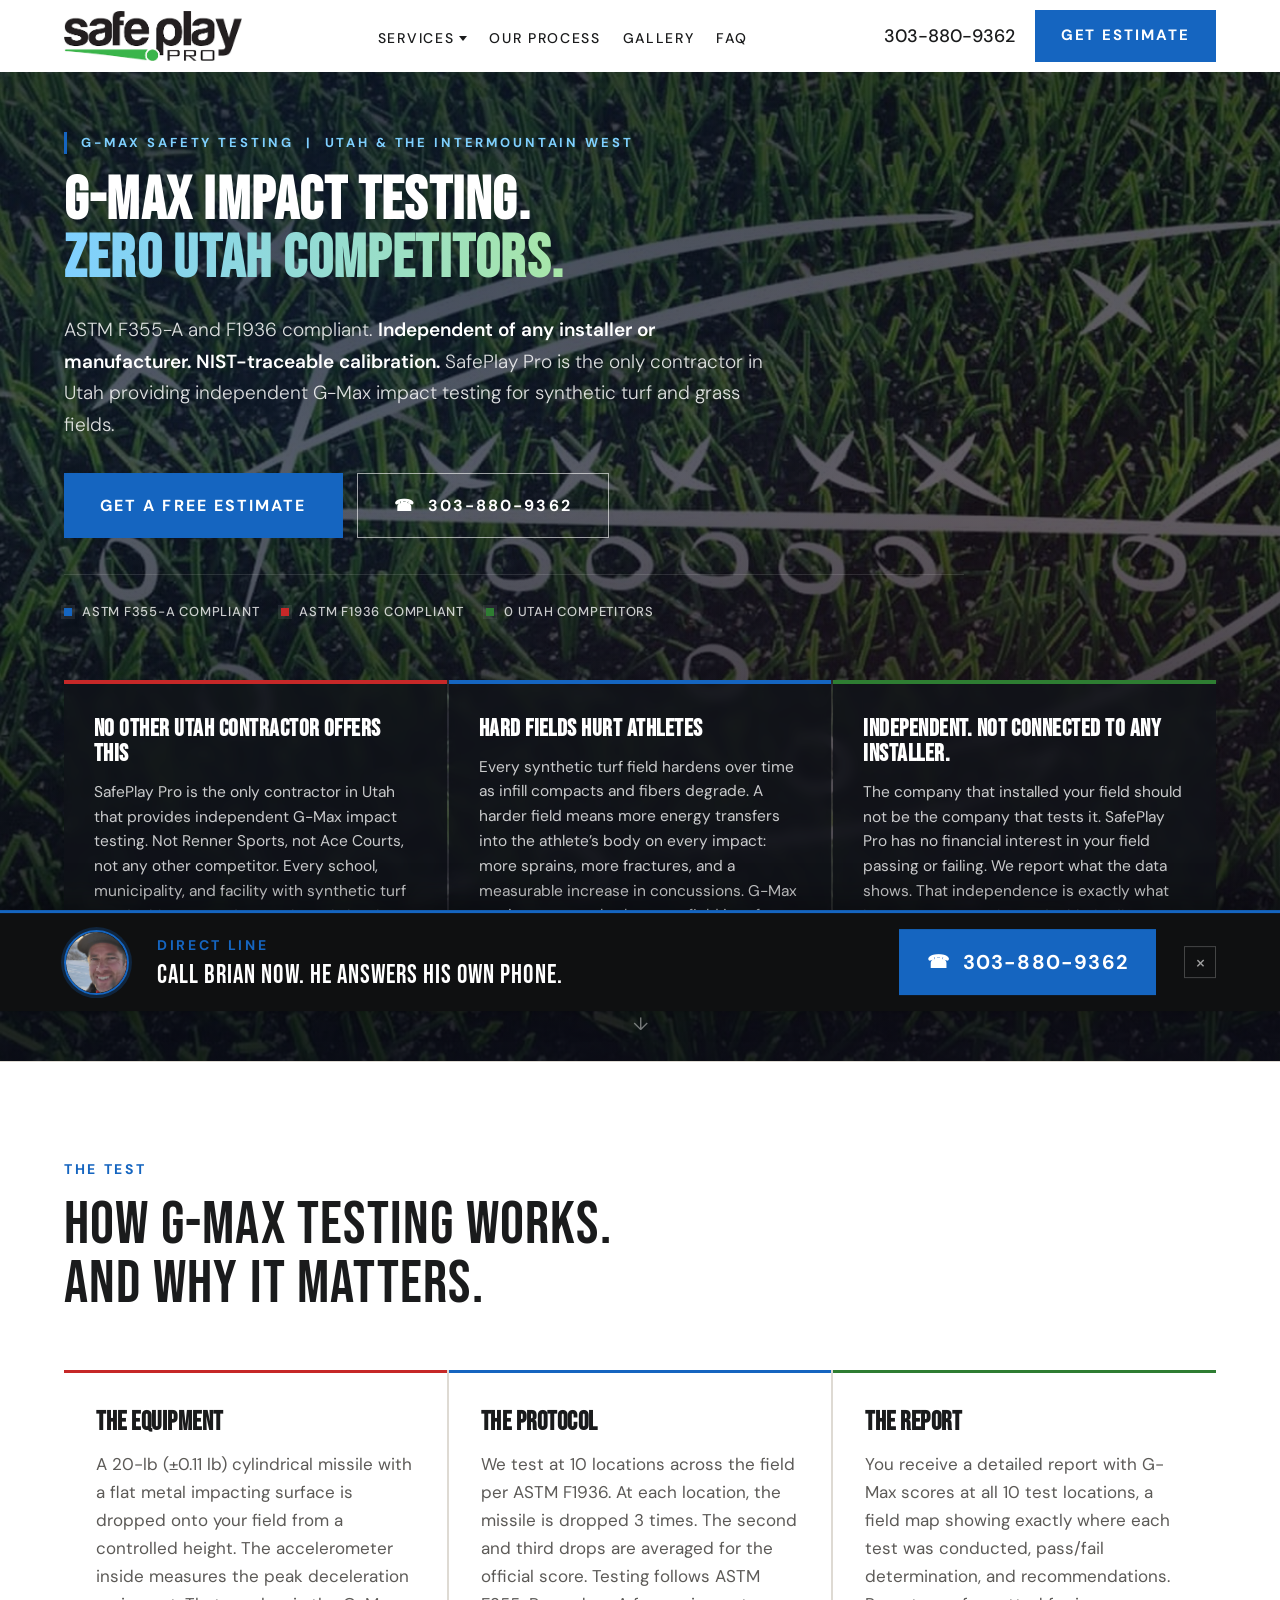
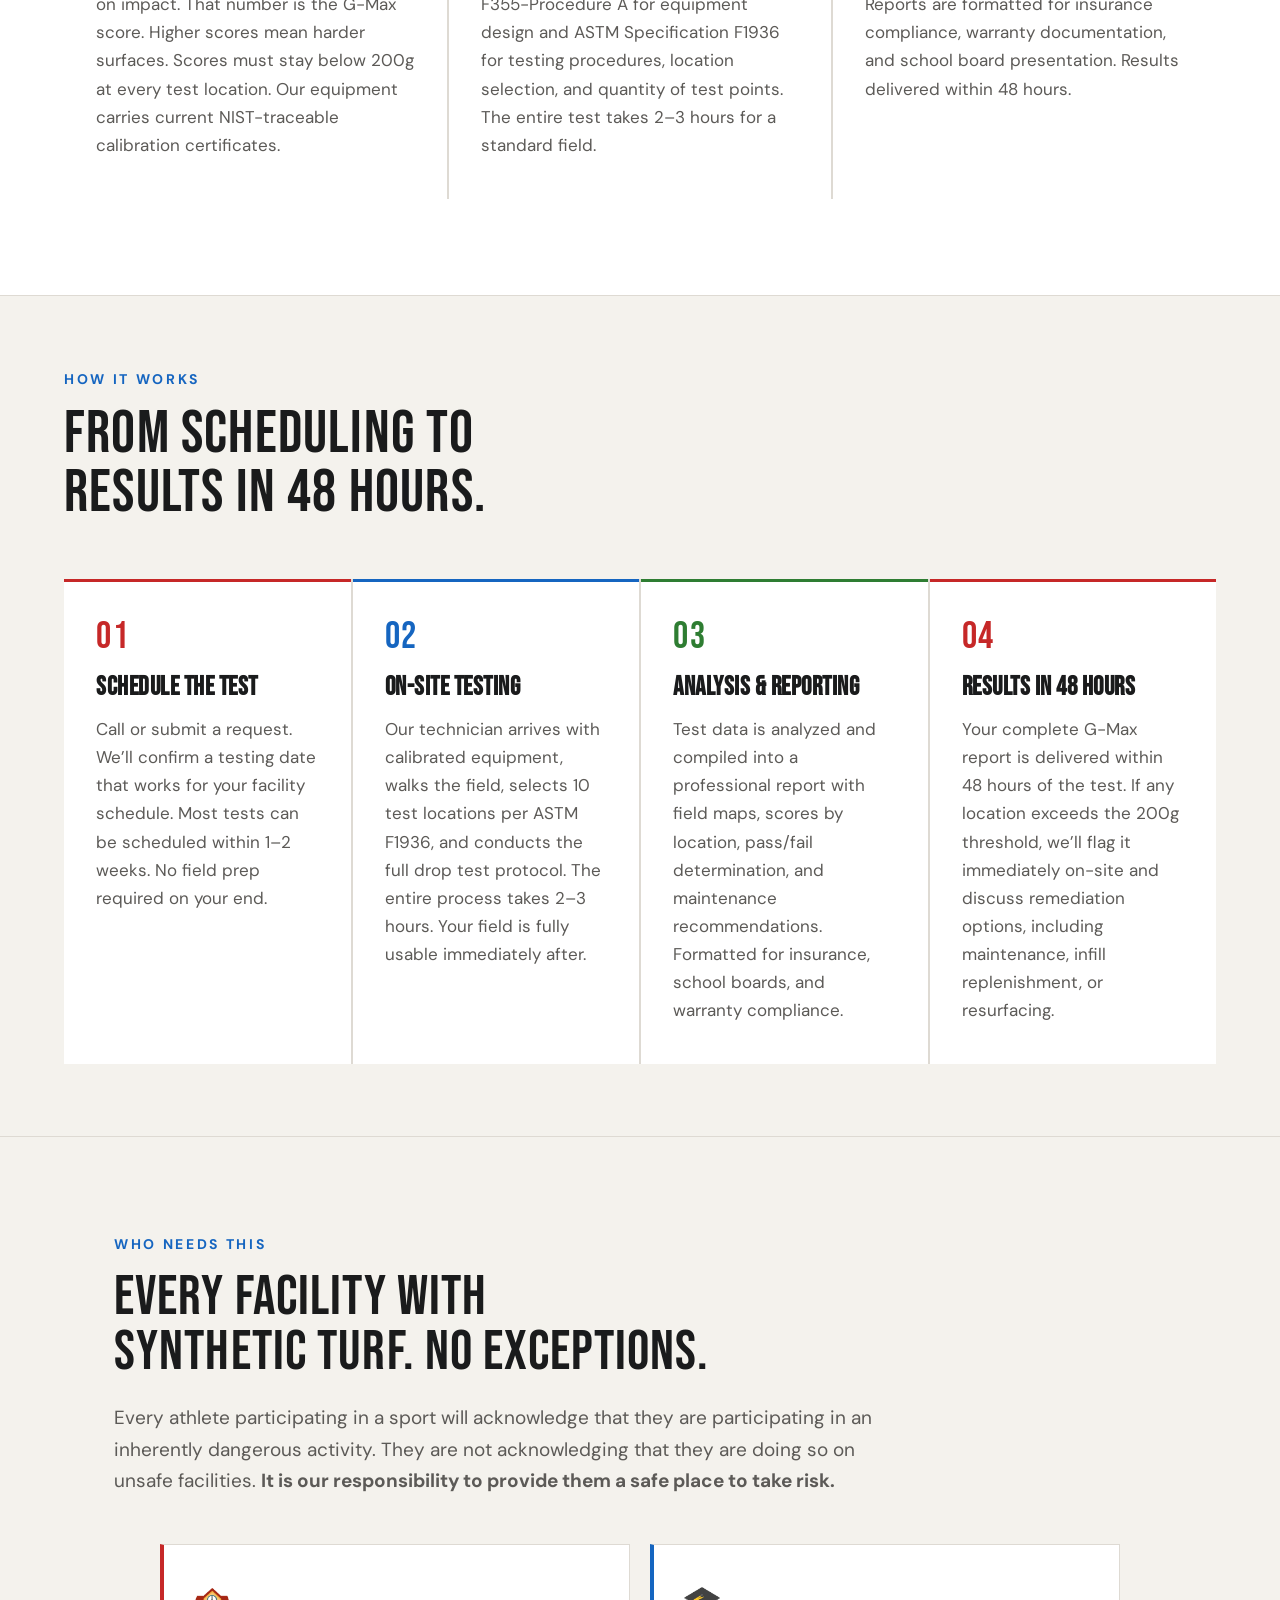
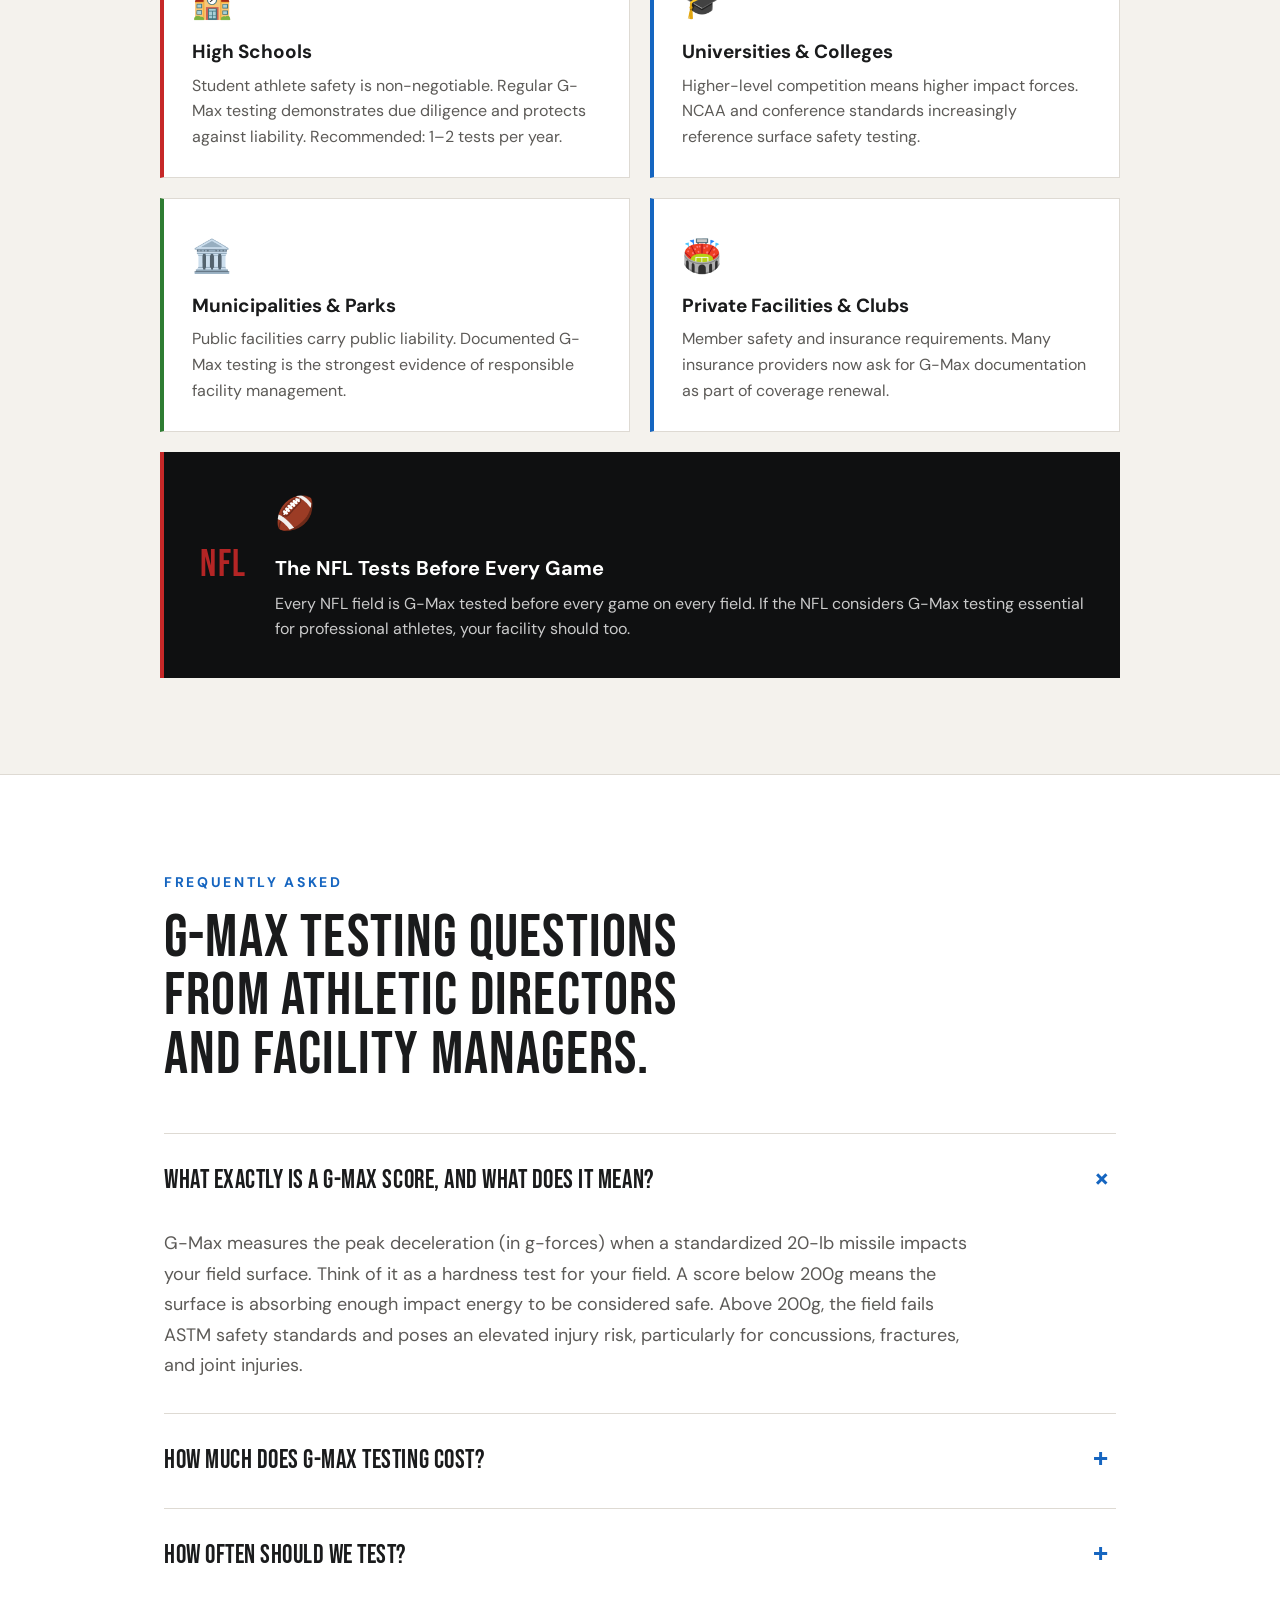
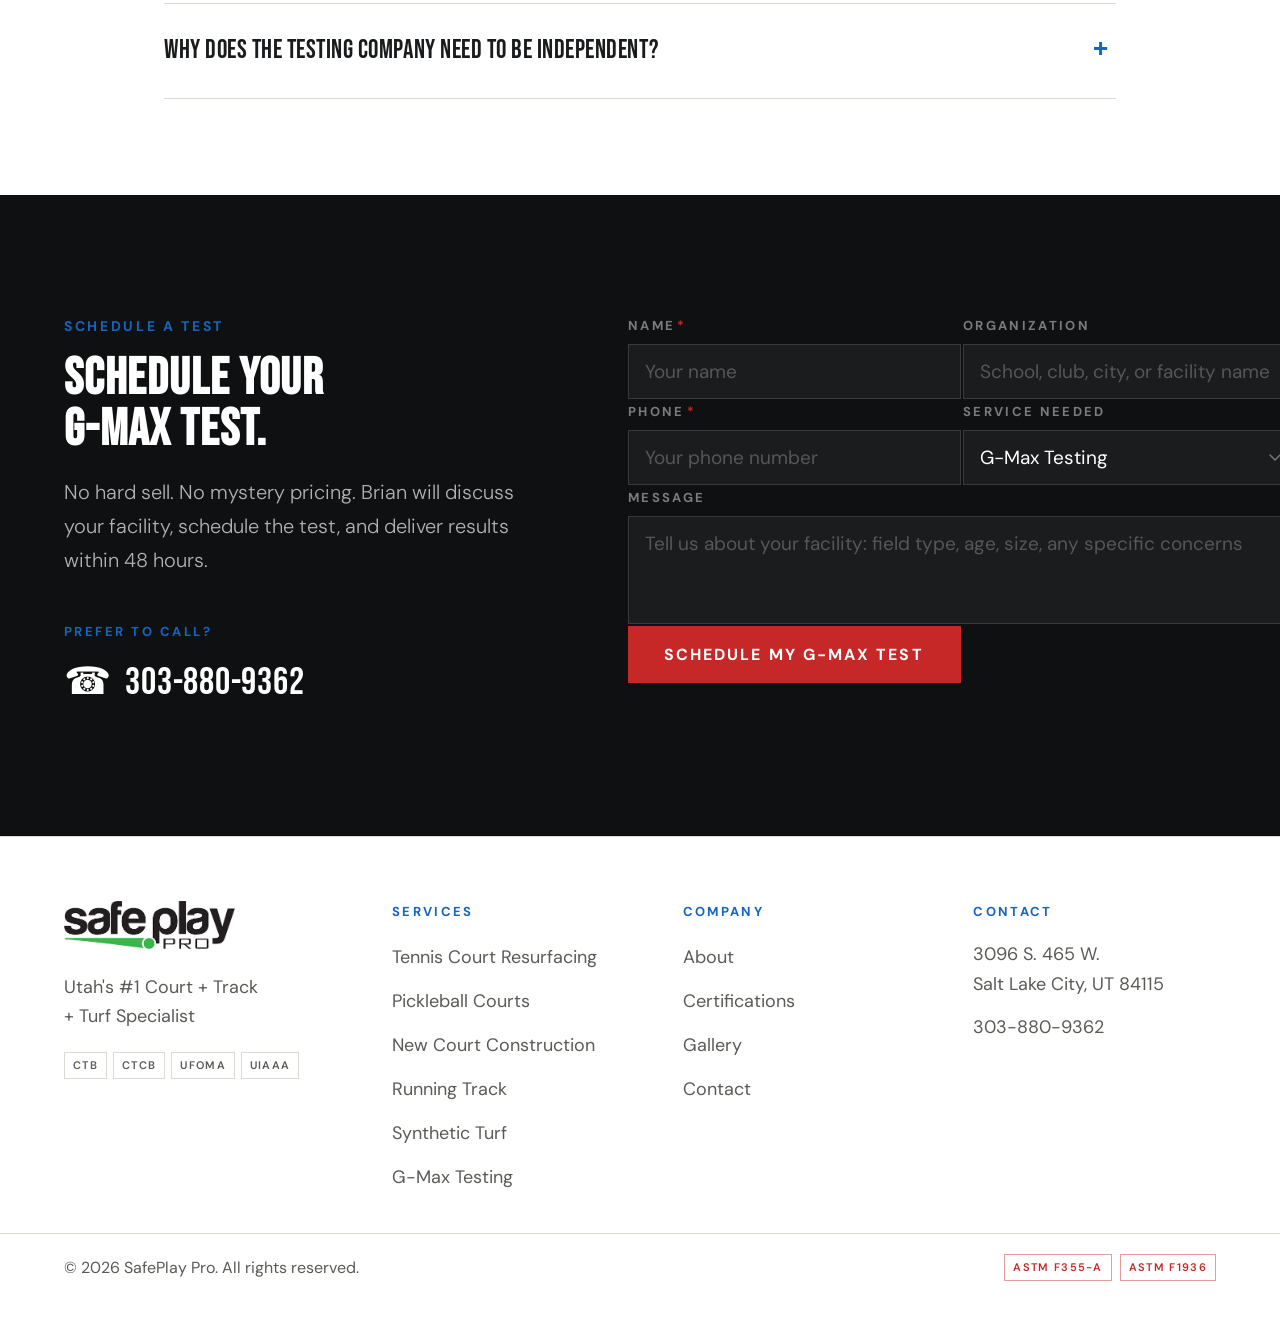
==== commit f87c12f1: "Add Who Needs This lede copy on gmax-testing page" ====
--- a/gmax-testing-utah.html
+++ b/gmax-testing-utah.html
@@ -11,7 +11,7 @@
 <link rel="preconnect" href="https://fonts.googleapis.com">
 <link rel="preconnect" href="https://fonts.gstatic.com" crossorigin>
 <link href="https://fonts.googleapis.com/css2?family=Bebas+Neue&family=DM+Sans:opsz,wght@9..40,300;9..40,400;9..40,500;9..40,600;9..40,700&display=swap" rel="stylesheet">
-<link rel="stylesheet" href="style.css?v=5">
+<link rel="stylesheet" href="style.css?v=6">
 </head>
 <body>
 
@@ -178,6 +178,7 @@
     <div class="compare-hd reveal">
       <span class="eyebrow">Who Needs This</span>
       <h2 class="compare-h2 bebas" id="nets-heading">EVERY FACILITY WITH<br>SYNTHETIC TURF. NO EXCEPTIONS.</h2>
+      <p class="compare-lede">Every athlete participating in a sport will acknowledge that they are participating in an inherently dangerous activity. They are not acknowledging that they are doing so on unsafe facilities. <strong>It is our responsibility to provide them a safe place to take risk.</strong></p>
     </div>
 
     <div class="audience-grid">
@@ -387,6 +388,6 @@
   </div>
 </aside>
 
-<script src="main.js?v=5"></script>
+<script src="main.js?v=6"></script>
 </body>
 </html>
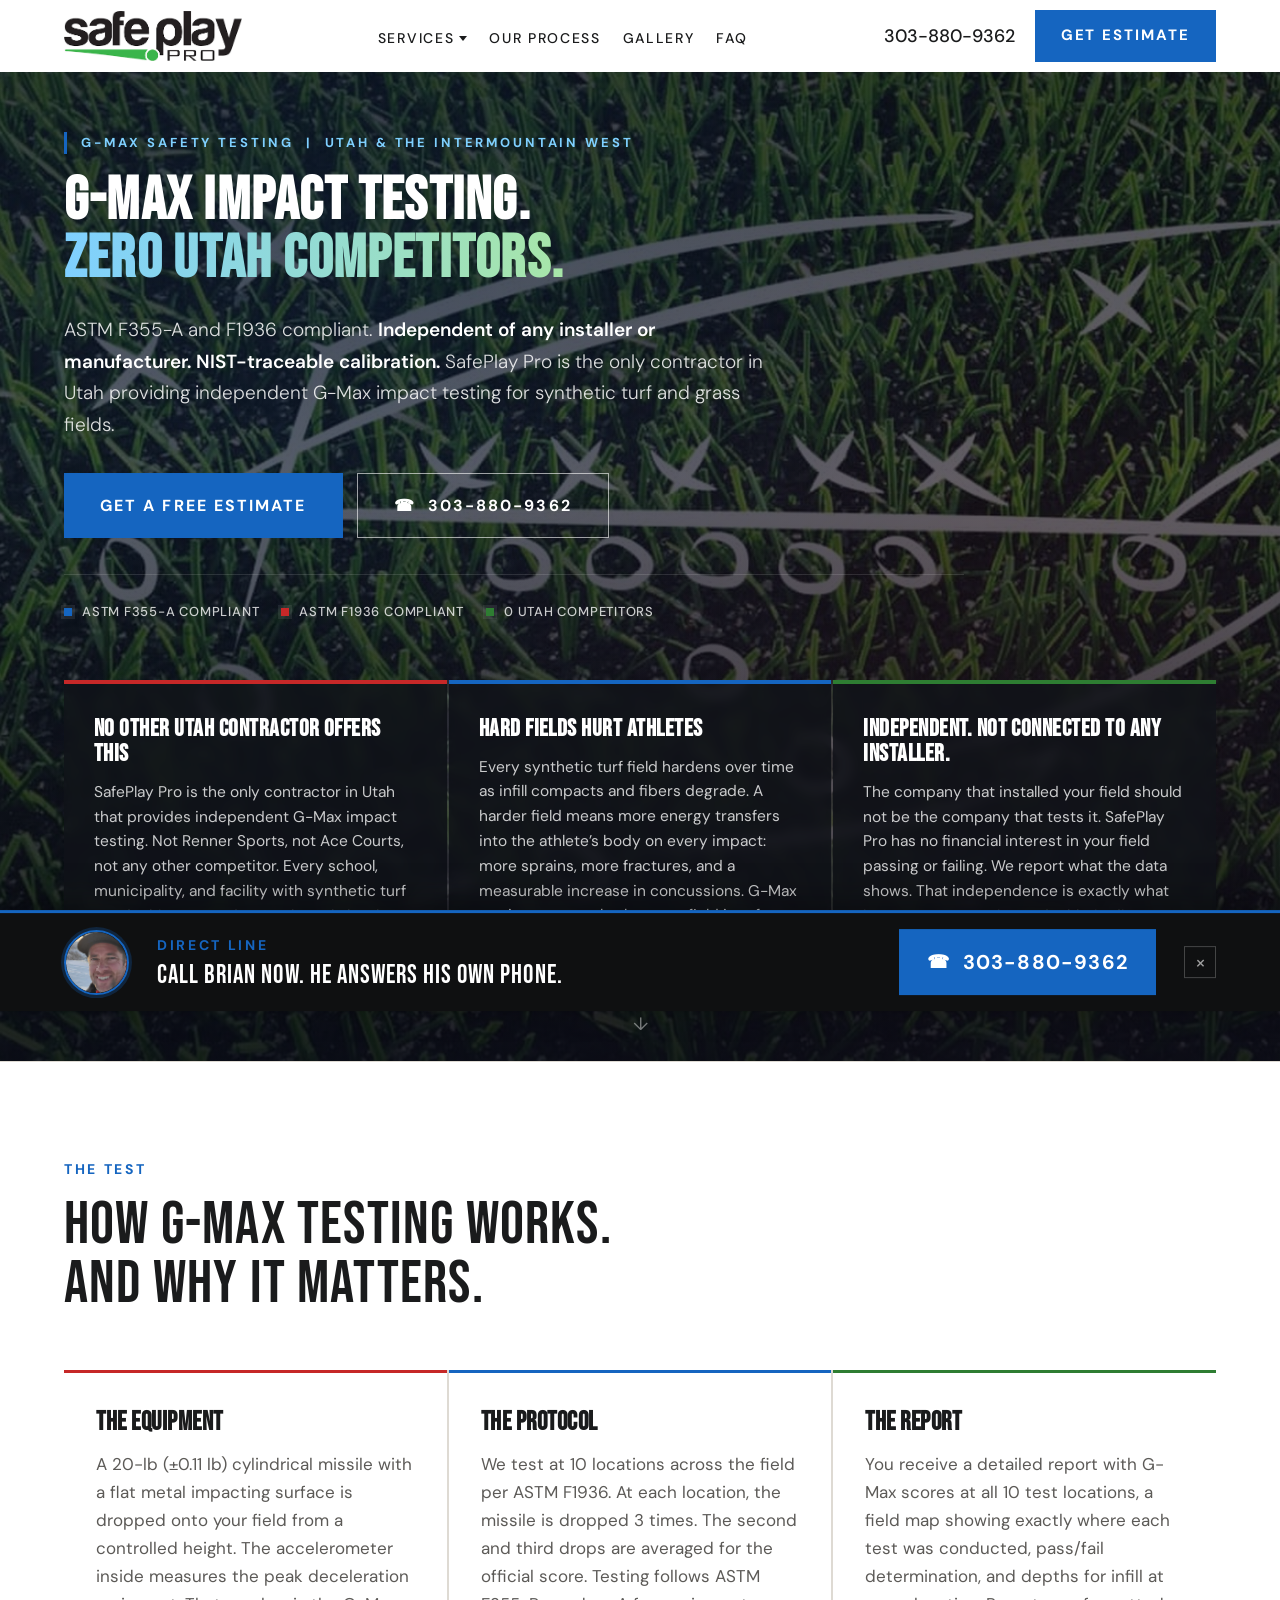
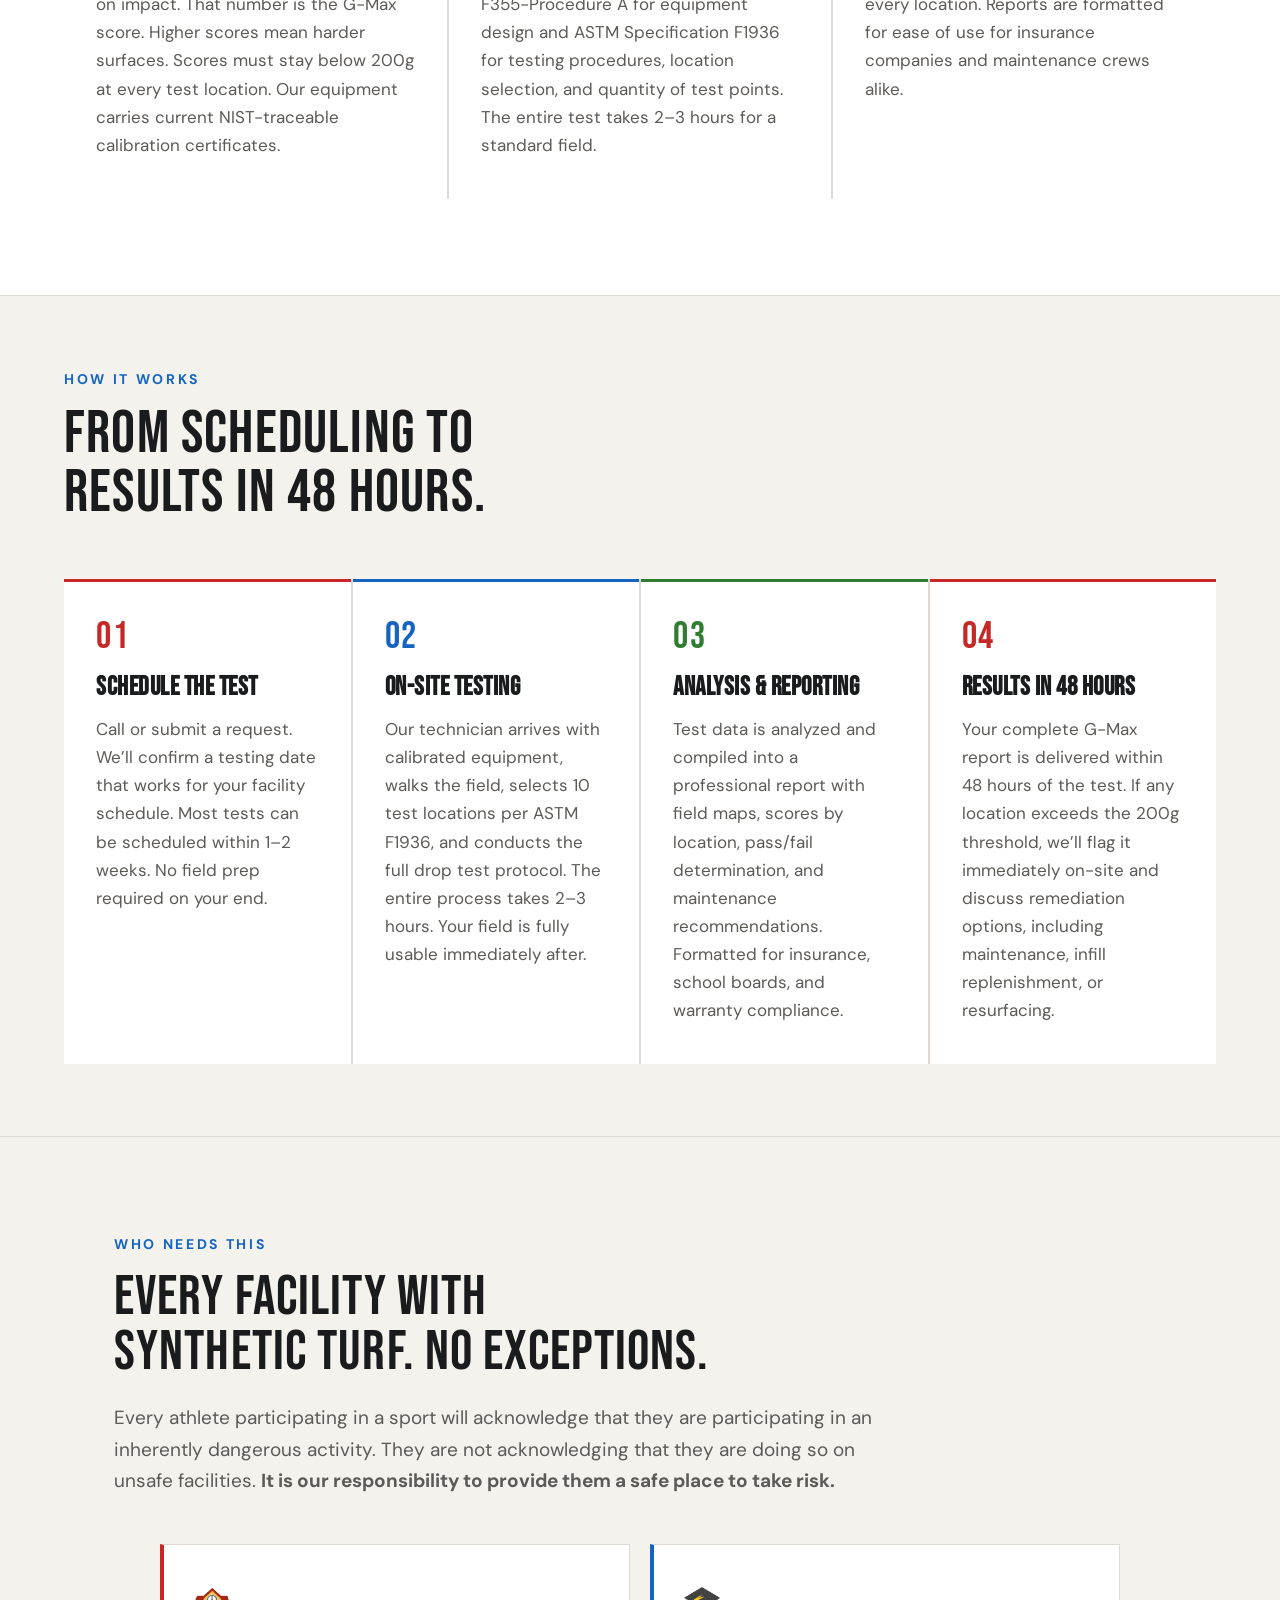
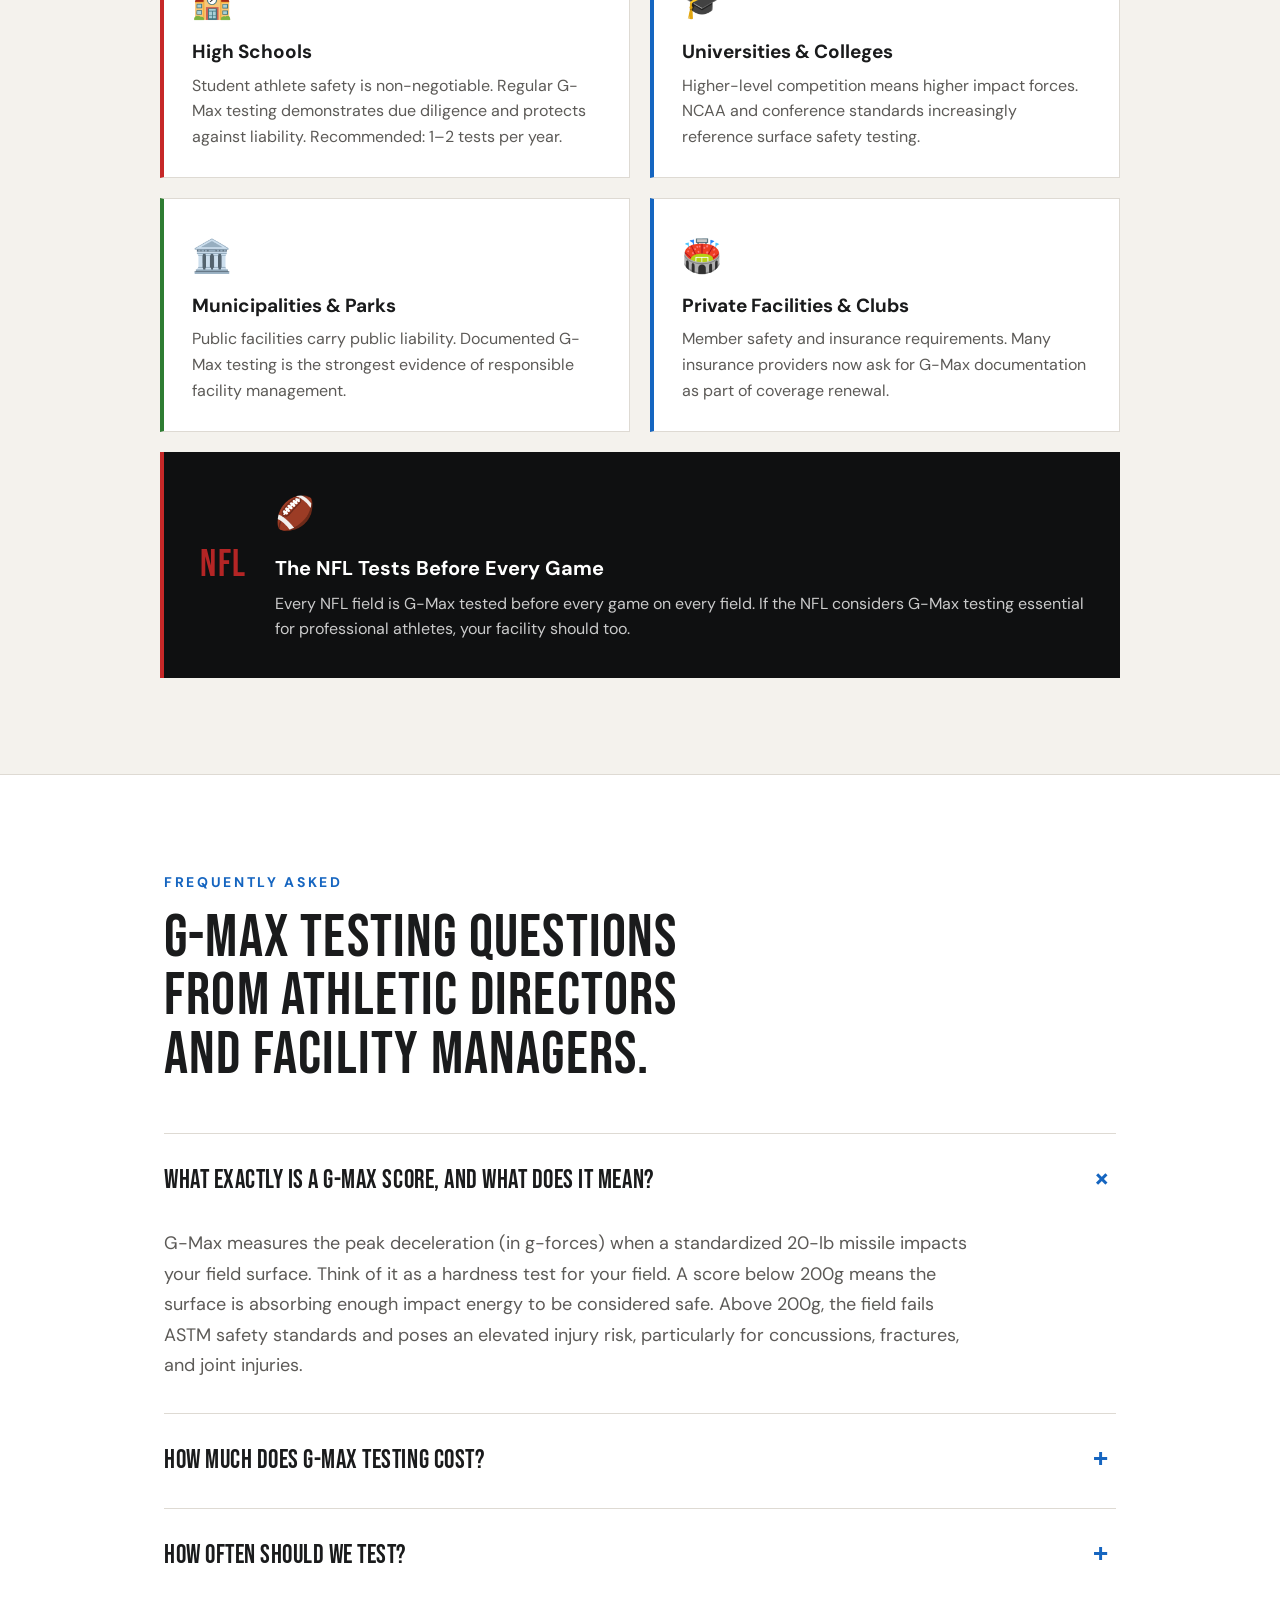
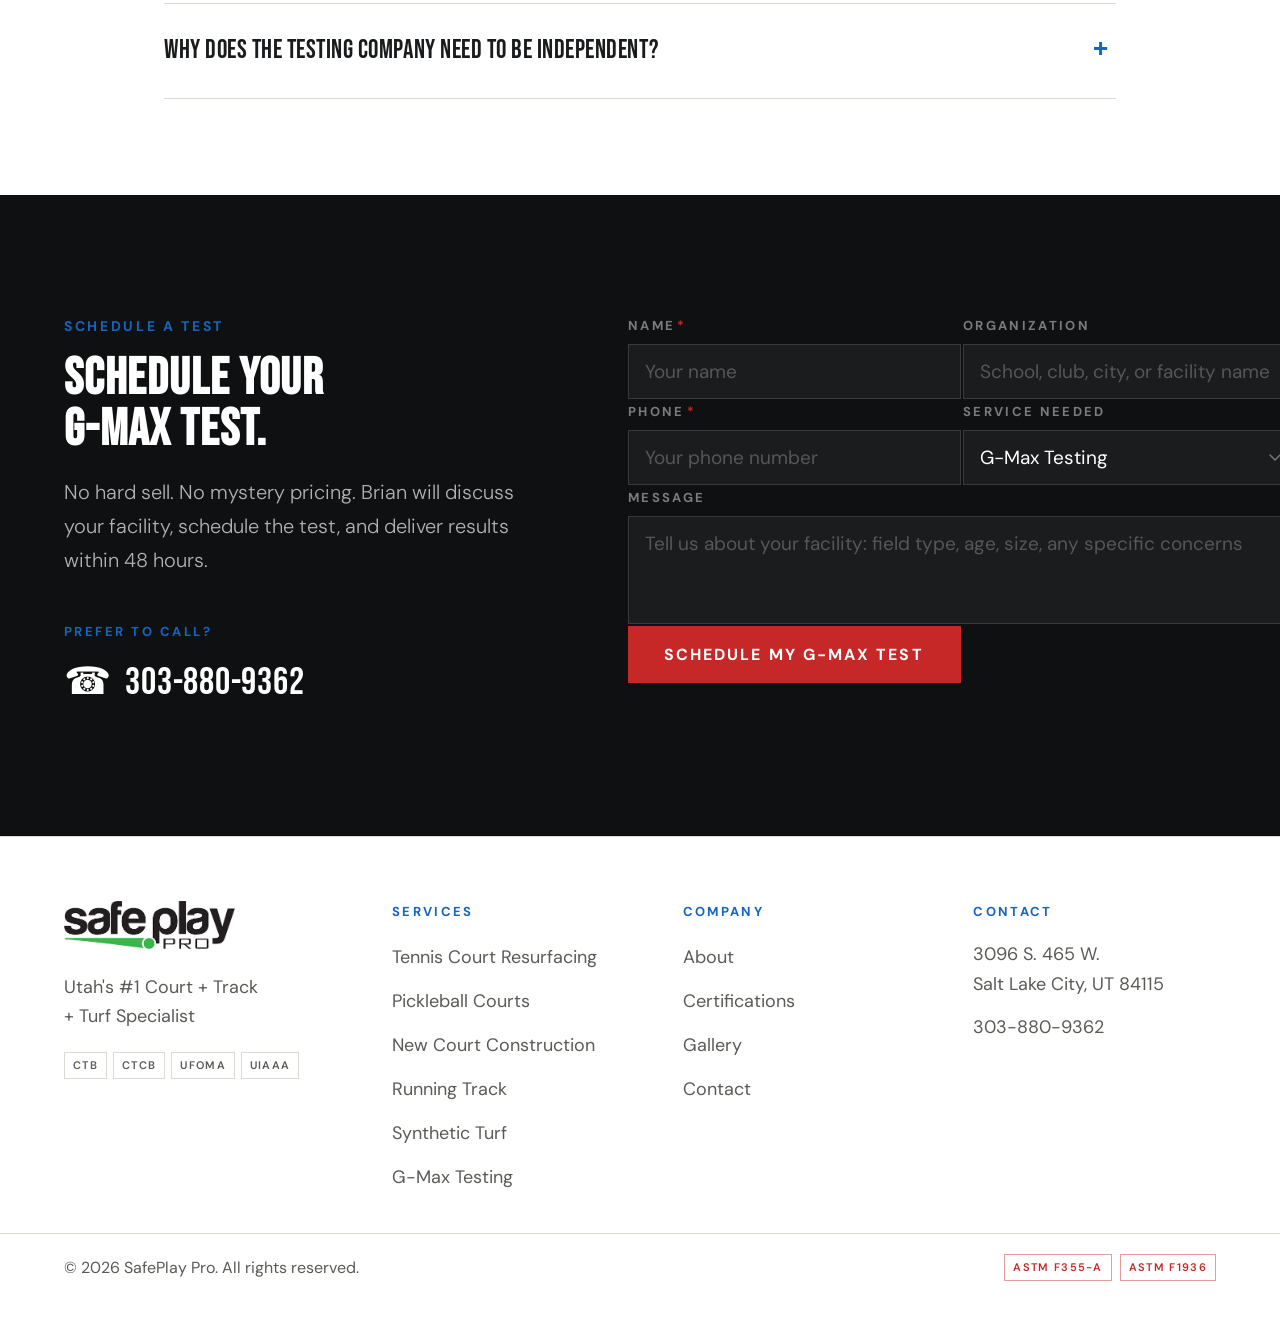
==== commit 3273a22b: "Update The Report copy on gmax-testing page" ====
--- a/gmax-testing-utah.html
+++ b/gmax-testing-utah.html
@@ -129,7 +129,7 @@
       </div>
       <div class="process-card pc-green reveal" style="transition-delay:.16s">
         <h3 class="process-name">The Report</h3>
-        <p class="process-body">You receive a detailed report with G-Max scores at all 10 test locations, a field map showing exactly where each test was conducted, pass/fail determination, and recommendations. Reports are formatted for insurance compliance, warranty documentation, and school board presentation. Results delivered within 48 hours.</p>
+        <p class="process-body">You receive a detailed report with G-Max scores at all 10 test locations, a field map showing exactly where each test was conducted, pass/fail determination, and depths for infill at every location. Reports are formatted for ease of use for insurance companies and maintenance crews alike.</p>
       </div>
     </div>
   </div>
@@ -241,7 +241,7 @@
           <span class="faq-toggle" aria-hidden="true">+</span>
         </summary>
         <div class="faq-a">
-          <p>Independent G-Max testing for a standard athletic field typically costs <strong>$1,500&ndash;$3,000</strong> depending on field size and location. Compare that to the cost of a single serious athletic injury, or the liability exposure of a field that fails safety standards without anyone knowing. Most facilities recover the testing cost many times over in reduced insurance premiums and liability protection.</p>
+          <p>Independent G-Max testing for a standard athletic field typically costs <strong>around $1,000</strong> depending on field size and location. Compare that to the cost of a single serious athletic injury, or the liability exposure of a field that fails safety standards without anyone knowing. Most facilities recover the testing cost many times over in reduced insurance premiums and liability protection.</p>
         </div>
       </details>
 
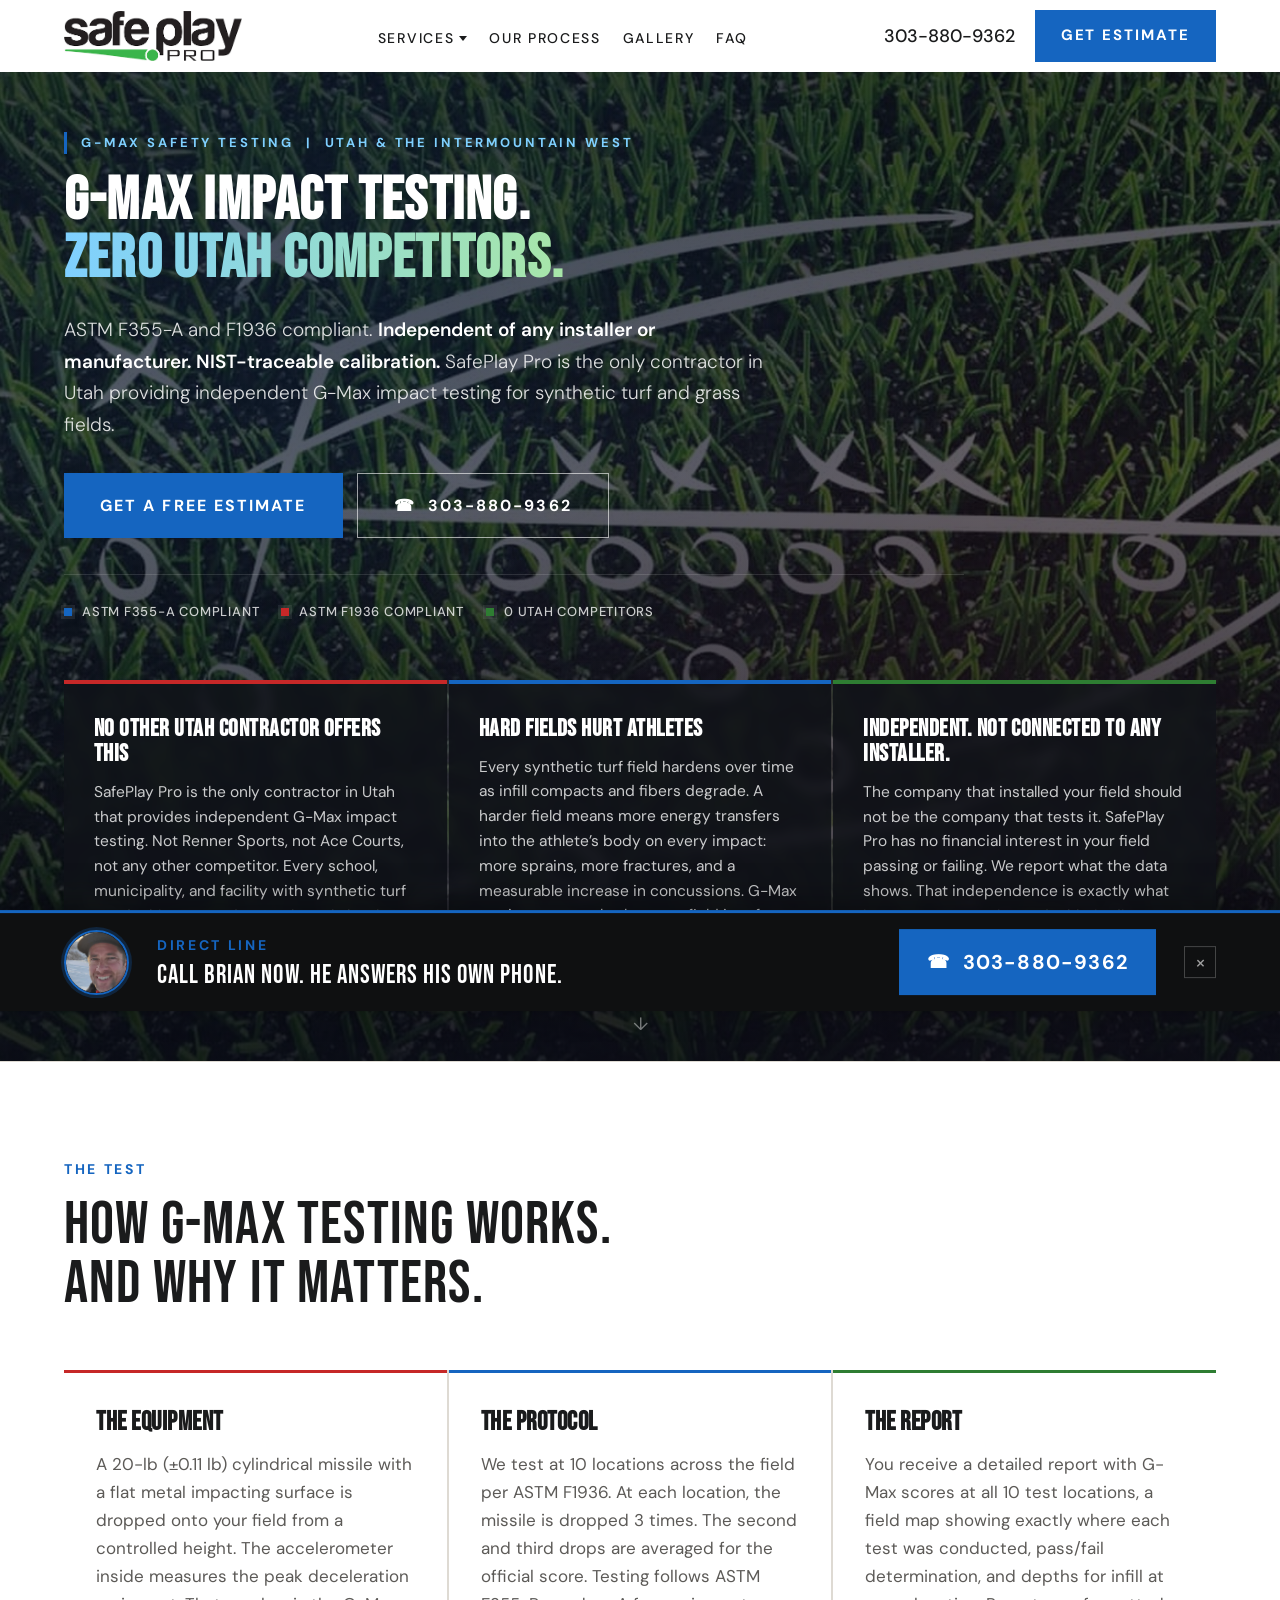
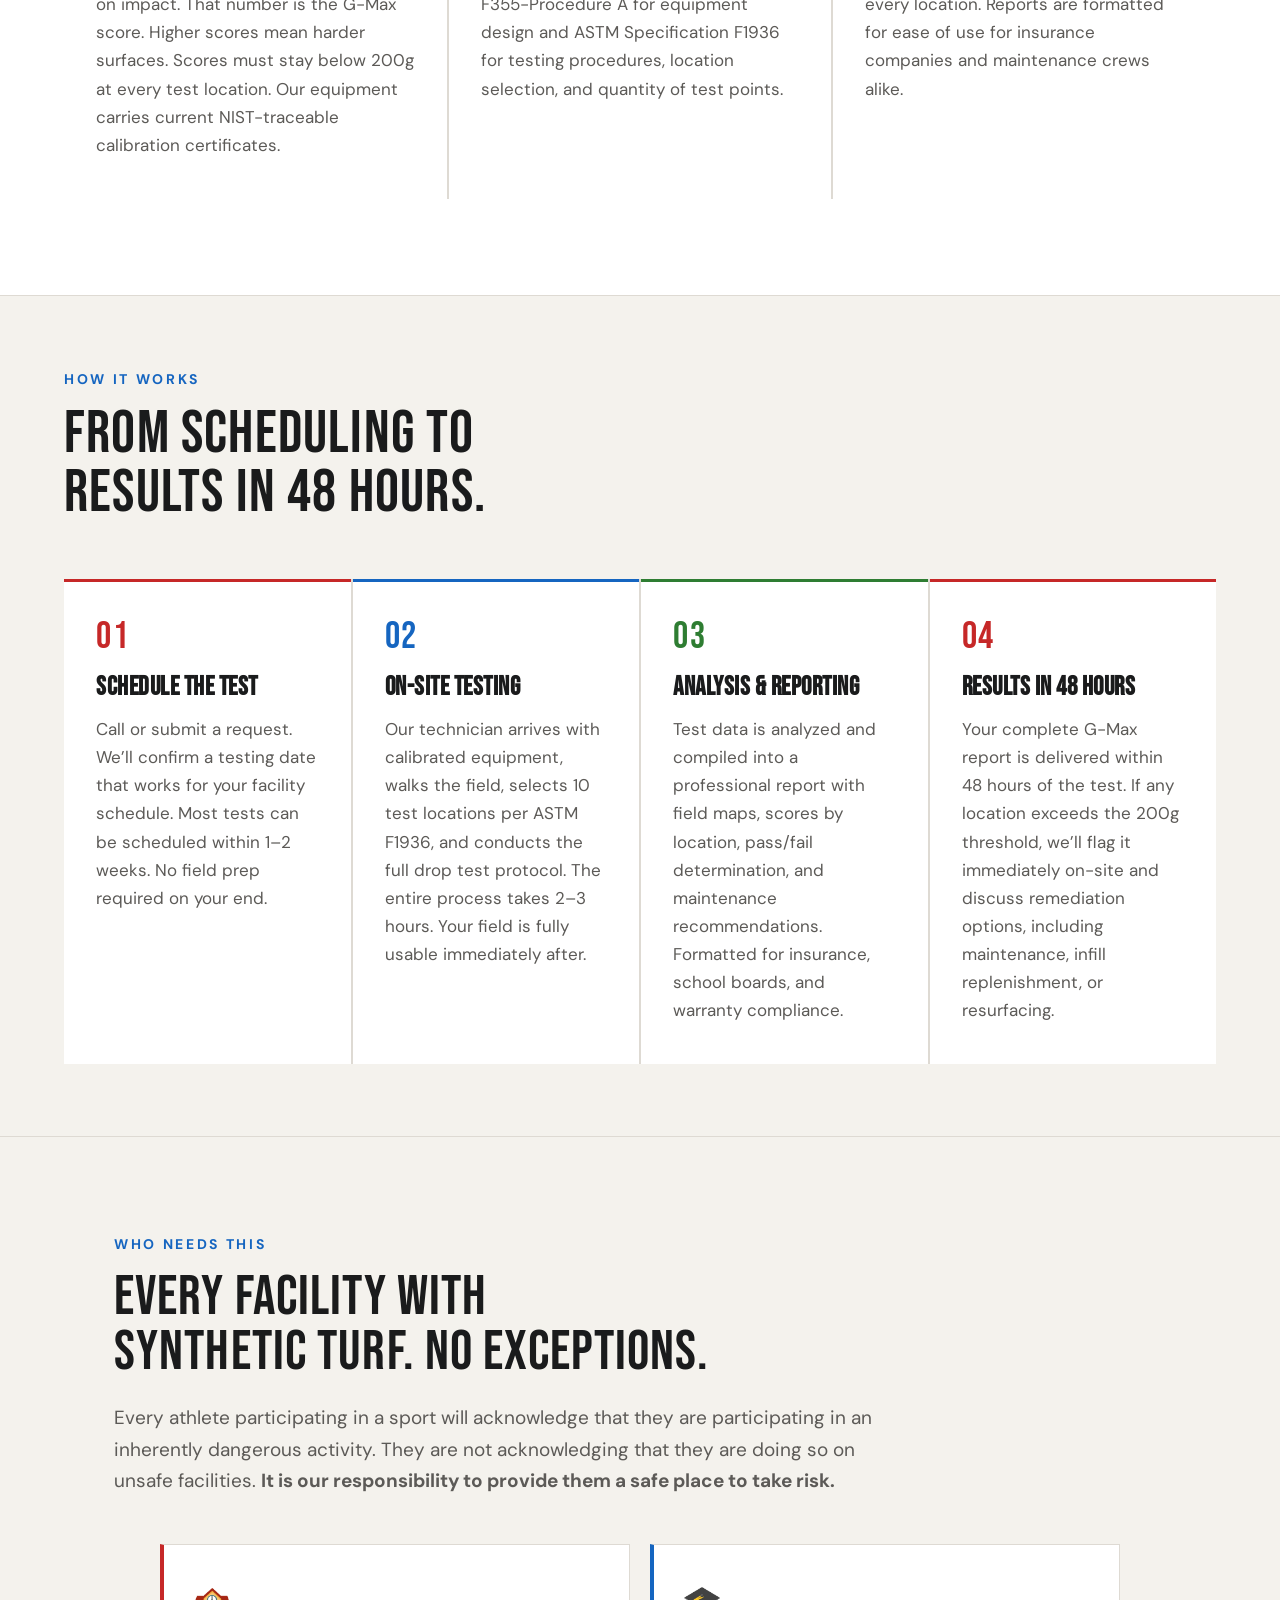
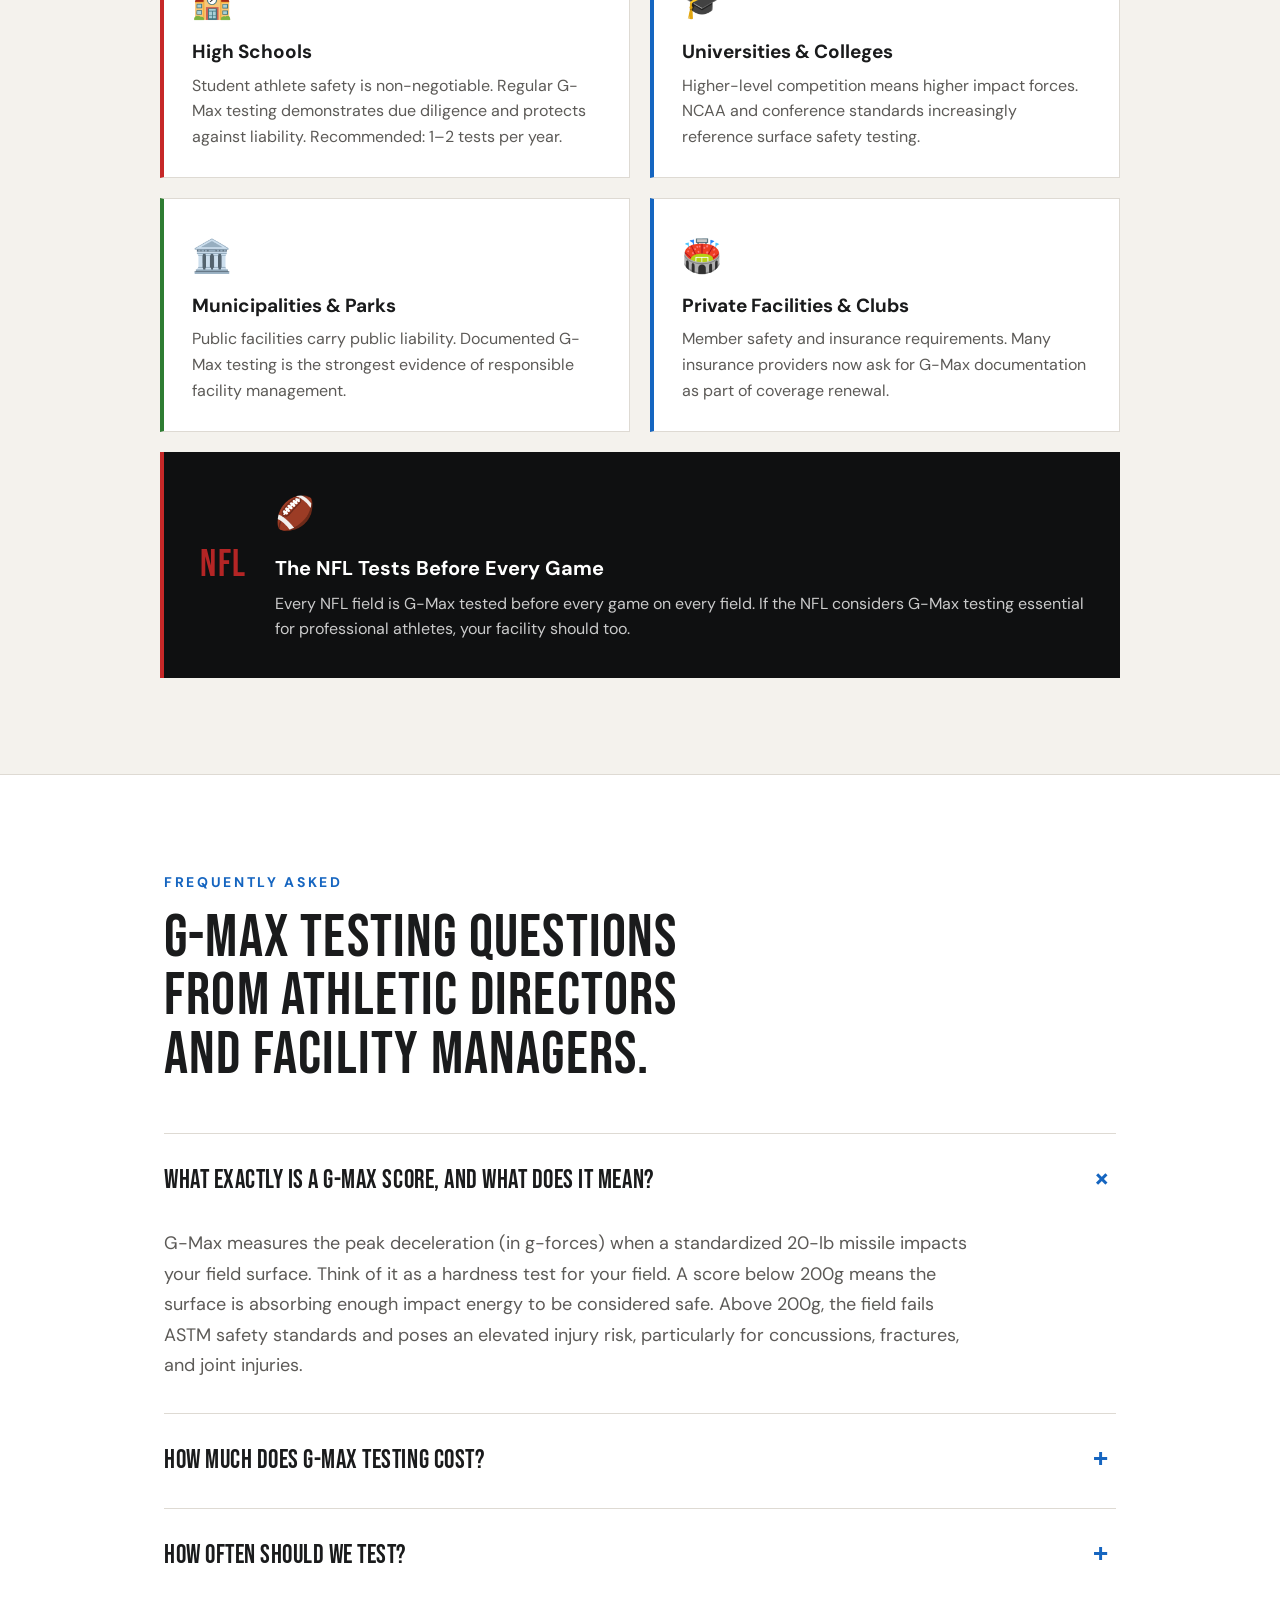
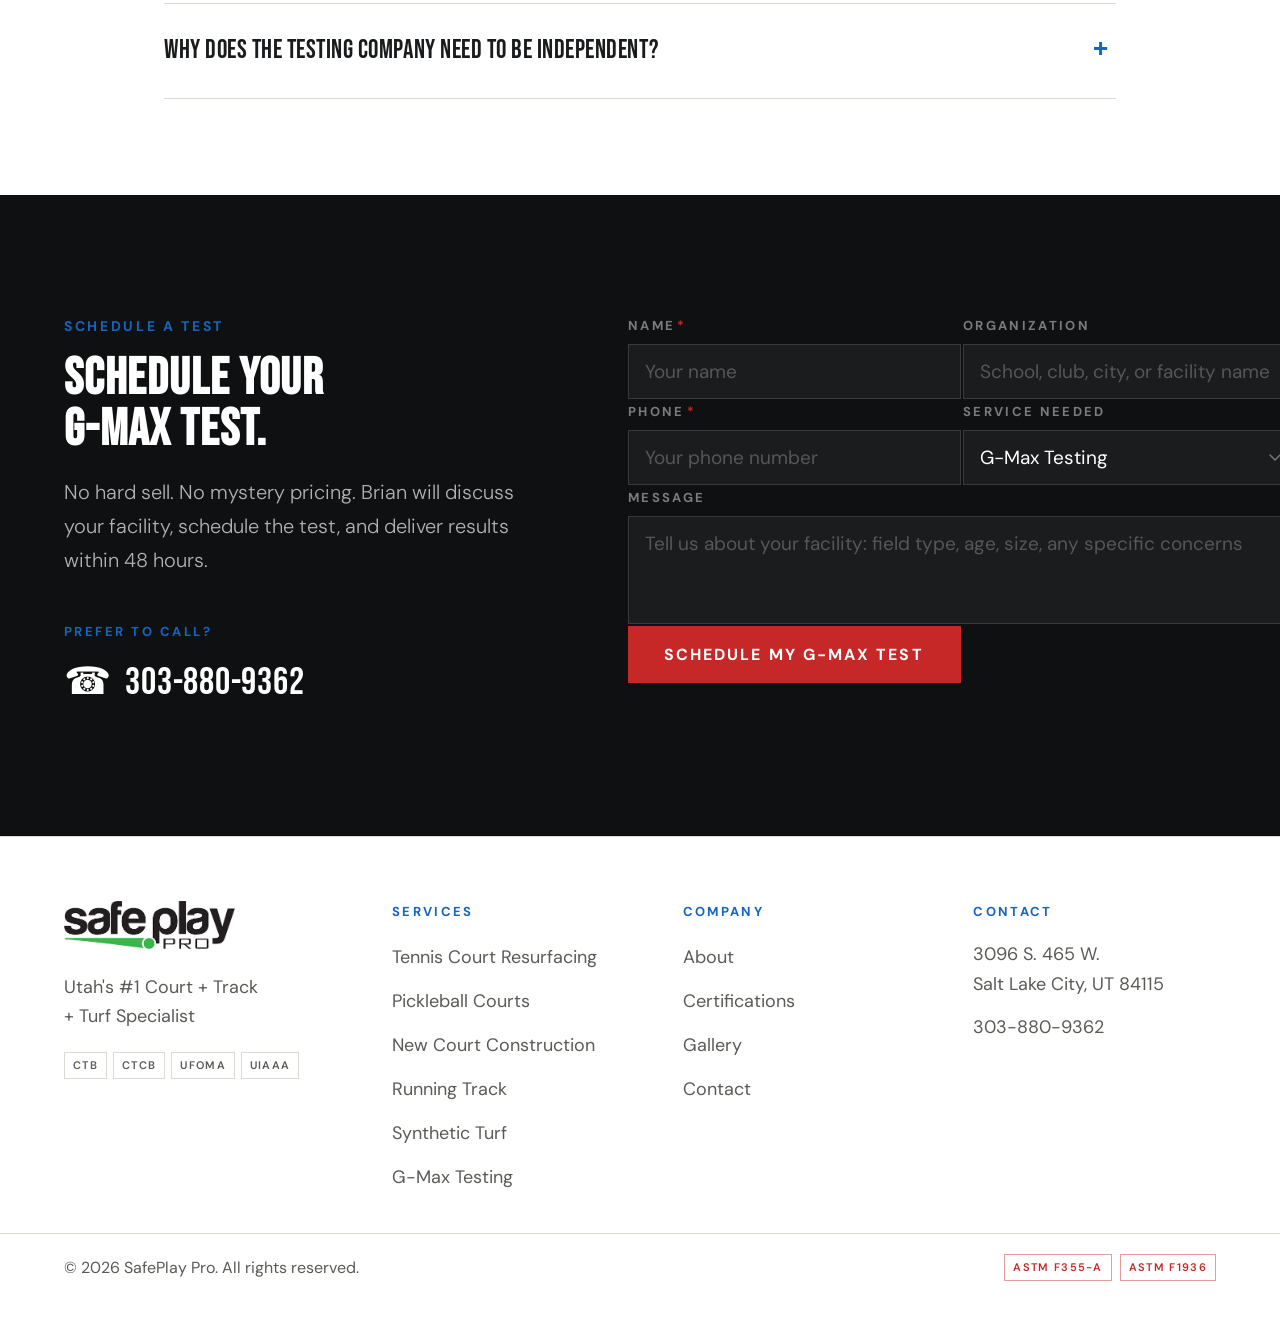
==== commit 1c91055f: "Trim Protocol card copy on gmax-testing page" ====
--- a/gmax-testing-utah.html
+++ b/gmax-testing-utah.html
@@ -125,7 +125,7 @@
       </div>
       <div class="process-card pc-blue reveal" style="transition-delay:.08s">
         <h3 class="process-name">The Protocol</h3>
-        <p class="process-body">We test at 10 locations across the field per ASTM F1936. At each location, the missile is dropped 3 times. The second and third drops are averaged for the official score. Testing follows ASTM F355-Procedure A for equipment design and ASTM Specification F1936 for testing procedures, location selection, and quantity of test points. The entire test takes 2&ndash;3 hours for a standard field.</p>
+        <p class="process-body">We test at 10 locations across the field per ASTM F1936. At each location, the missile is dropped 3 times. The second and third drops are averaged for the official score. Testing follows ASTM F355-Procedure A for equipment design and ASTM Specification F1936 for testing procedures, location selection, and quantity of test points.</p>
       </div>
       <div class="process-card pc-green reveal" style="transition-delay:.16s">
         <h3 class="process-name">The Report</h3>
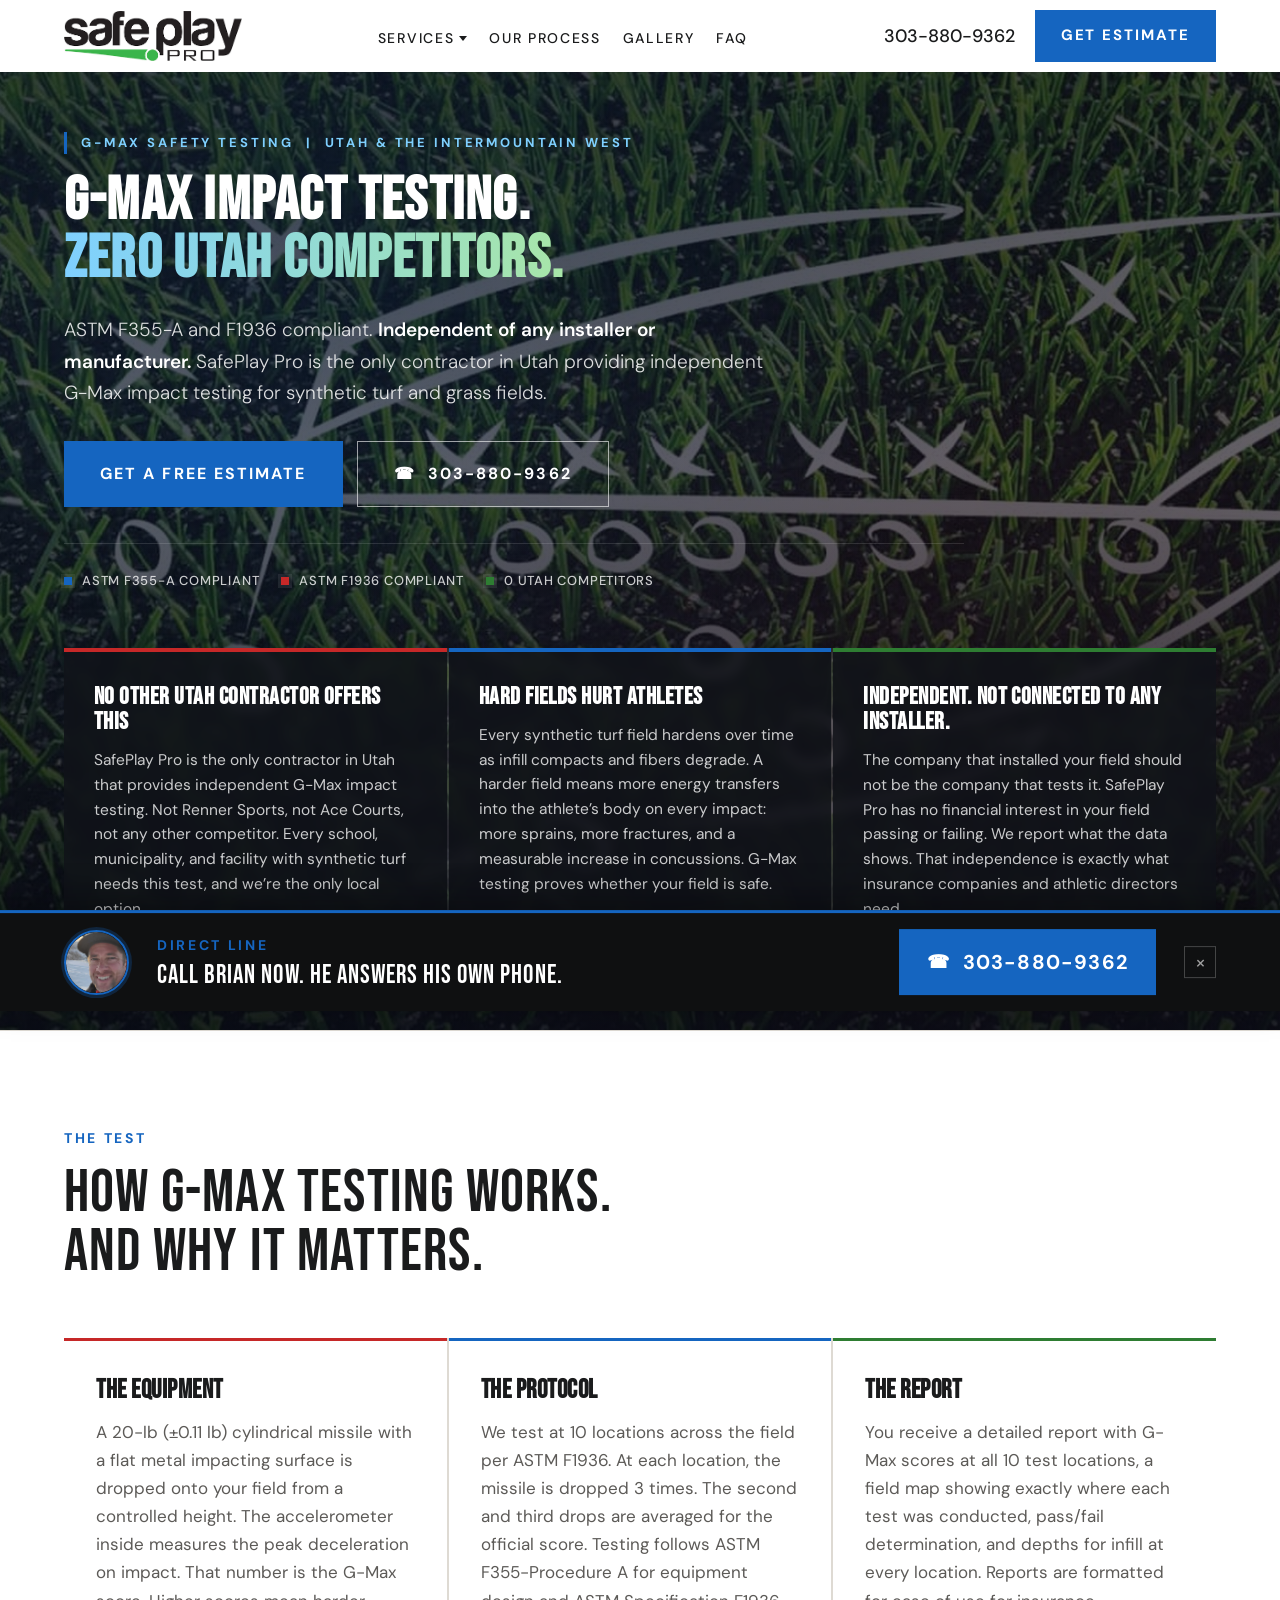
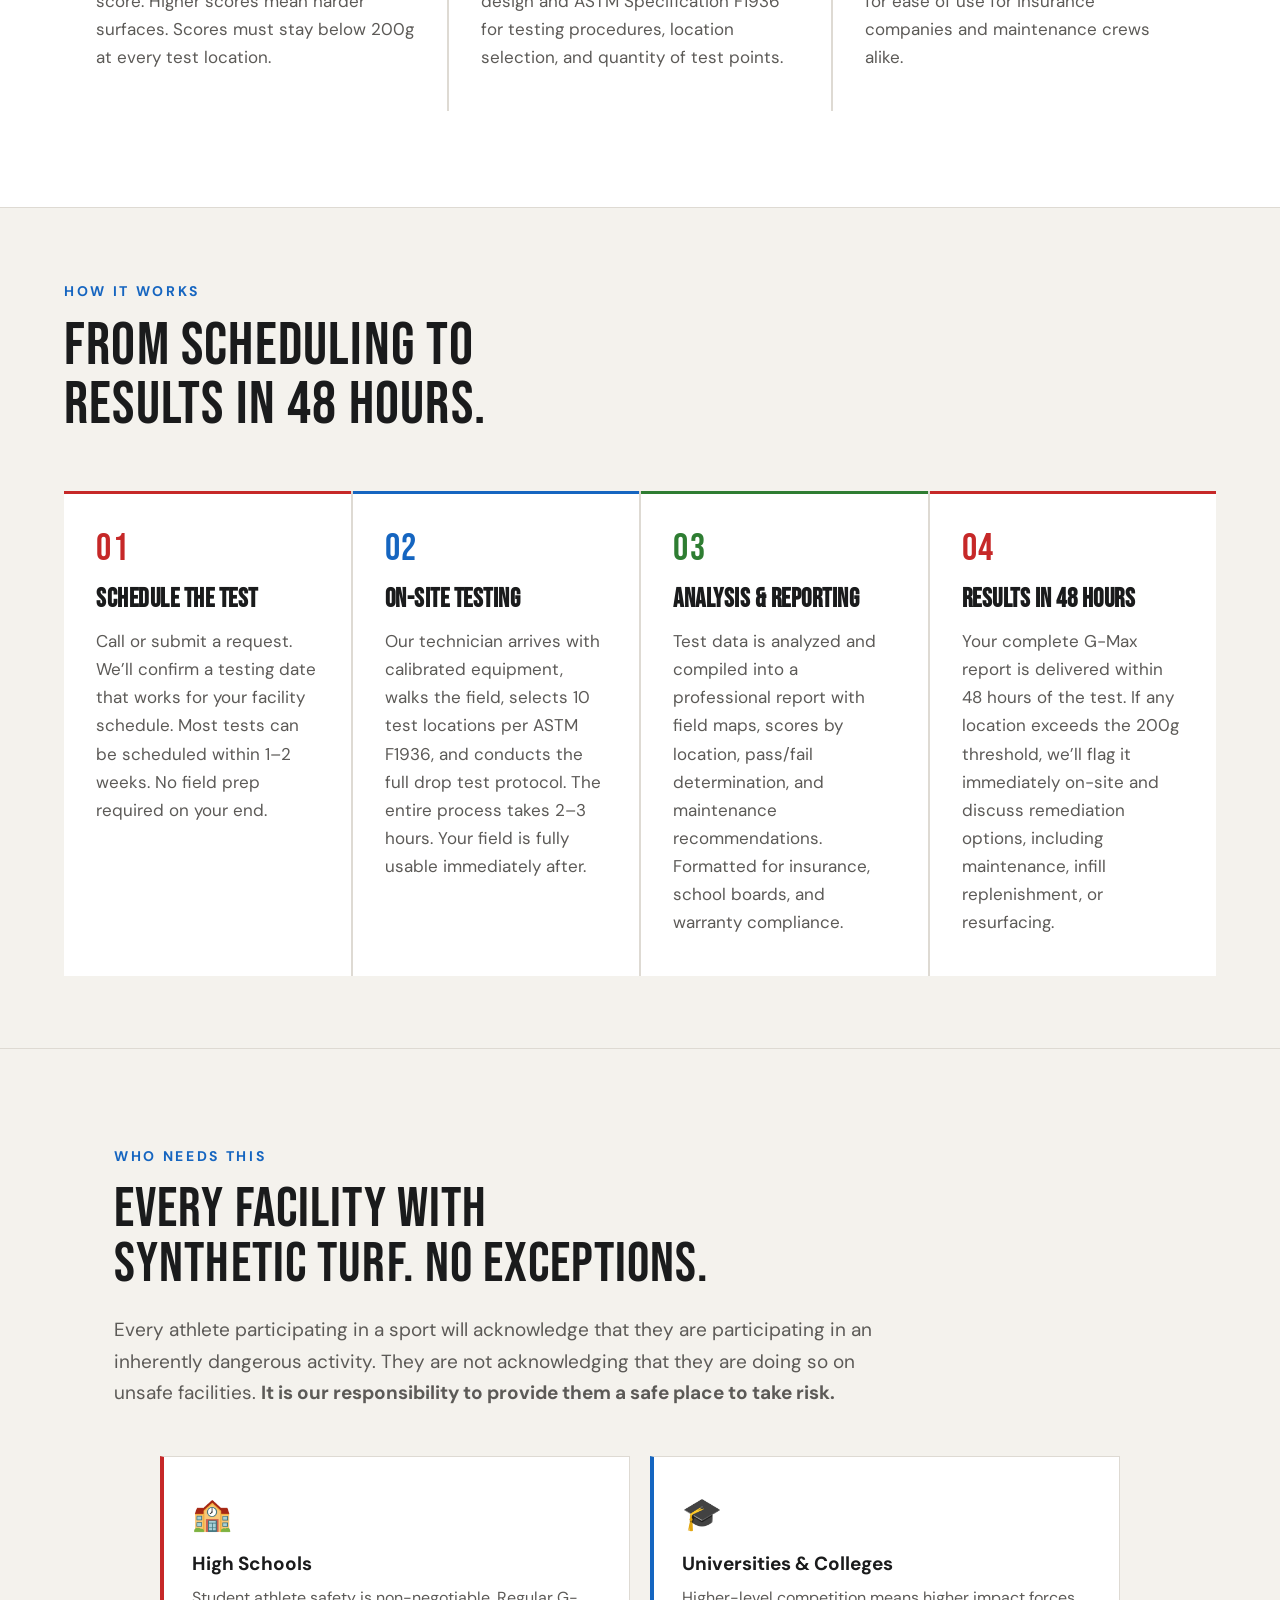
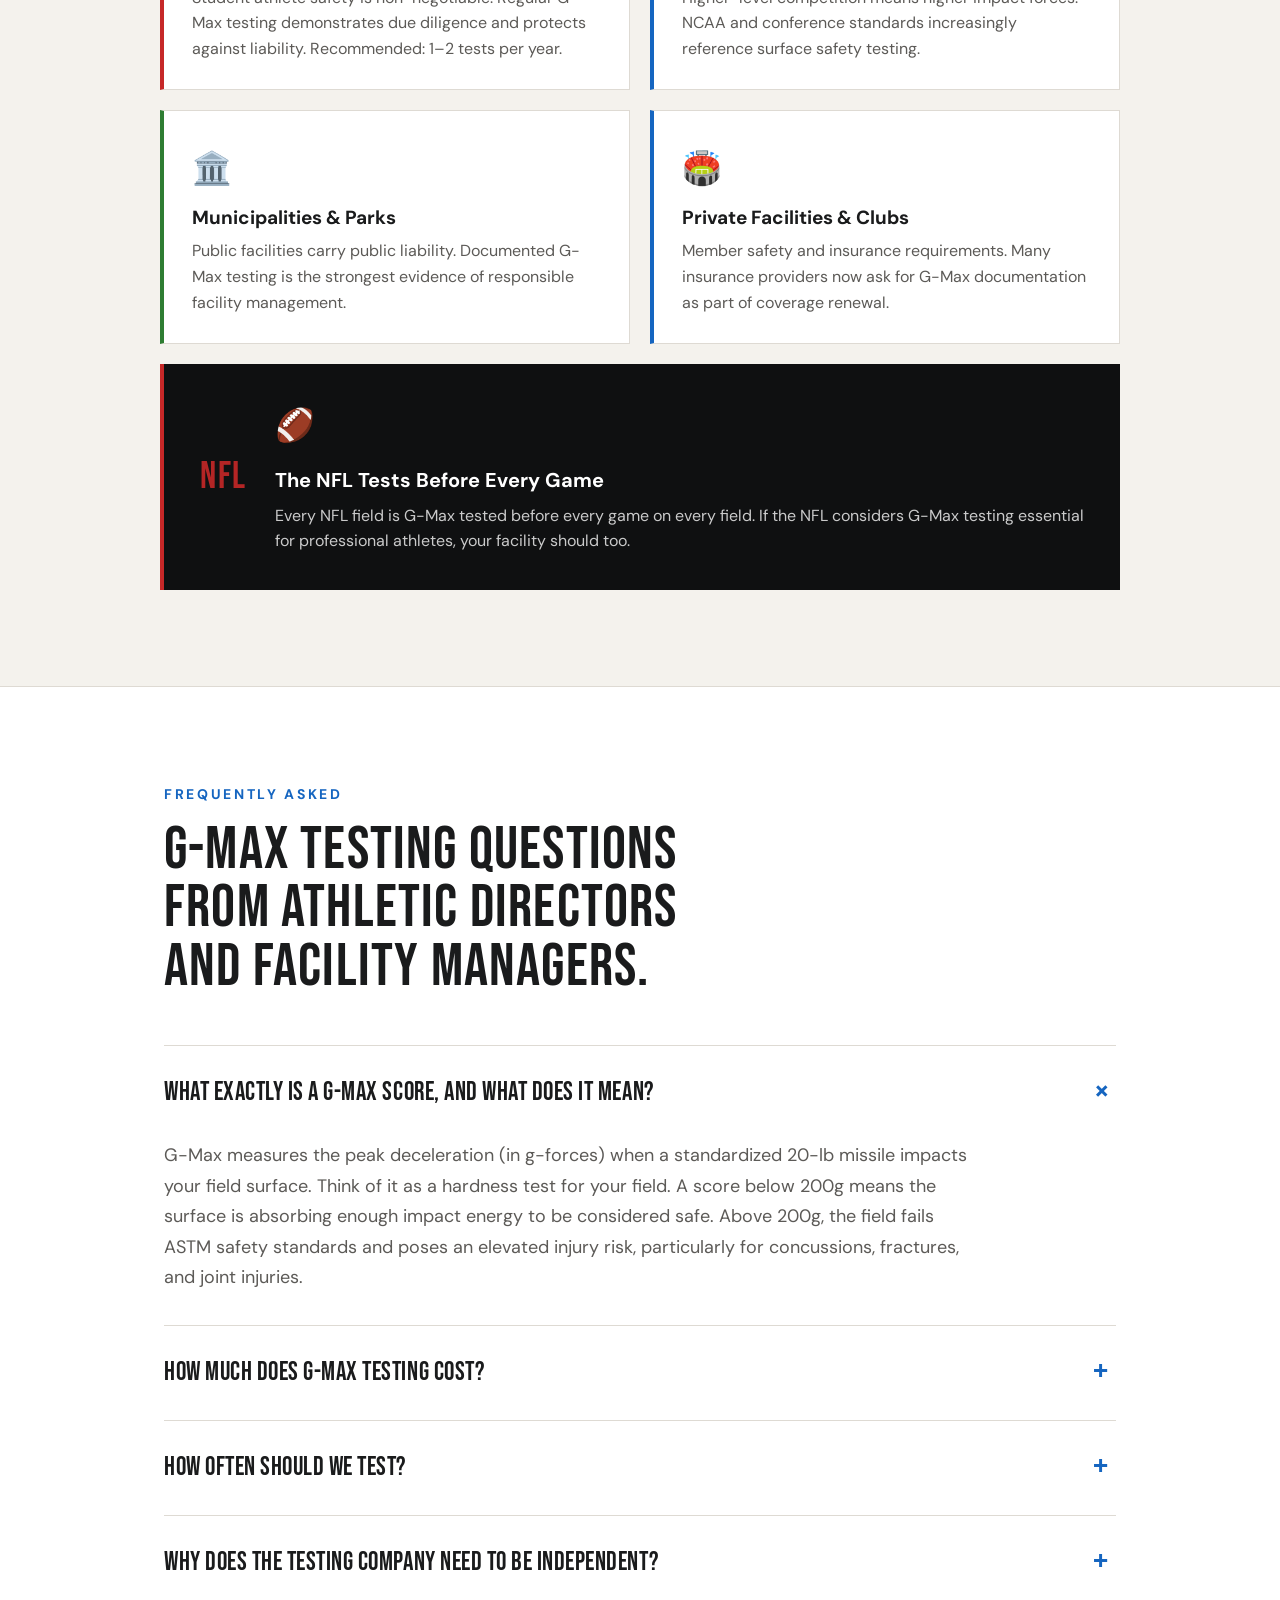
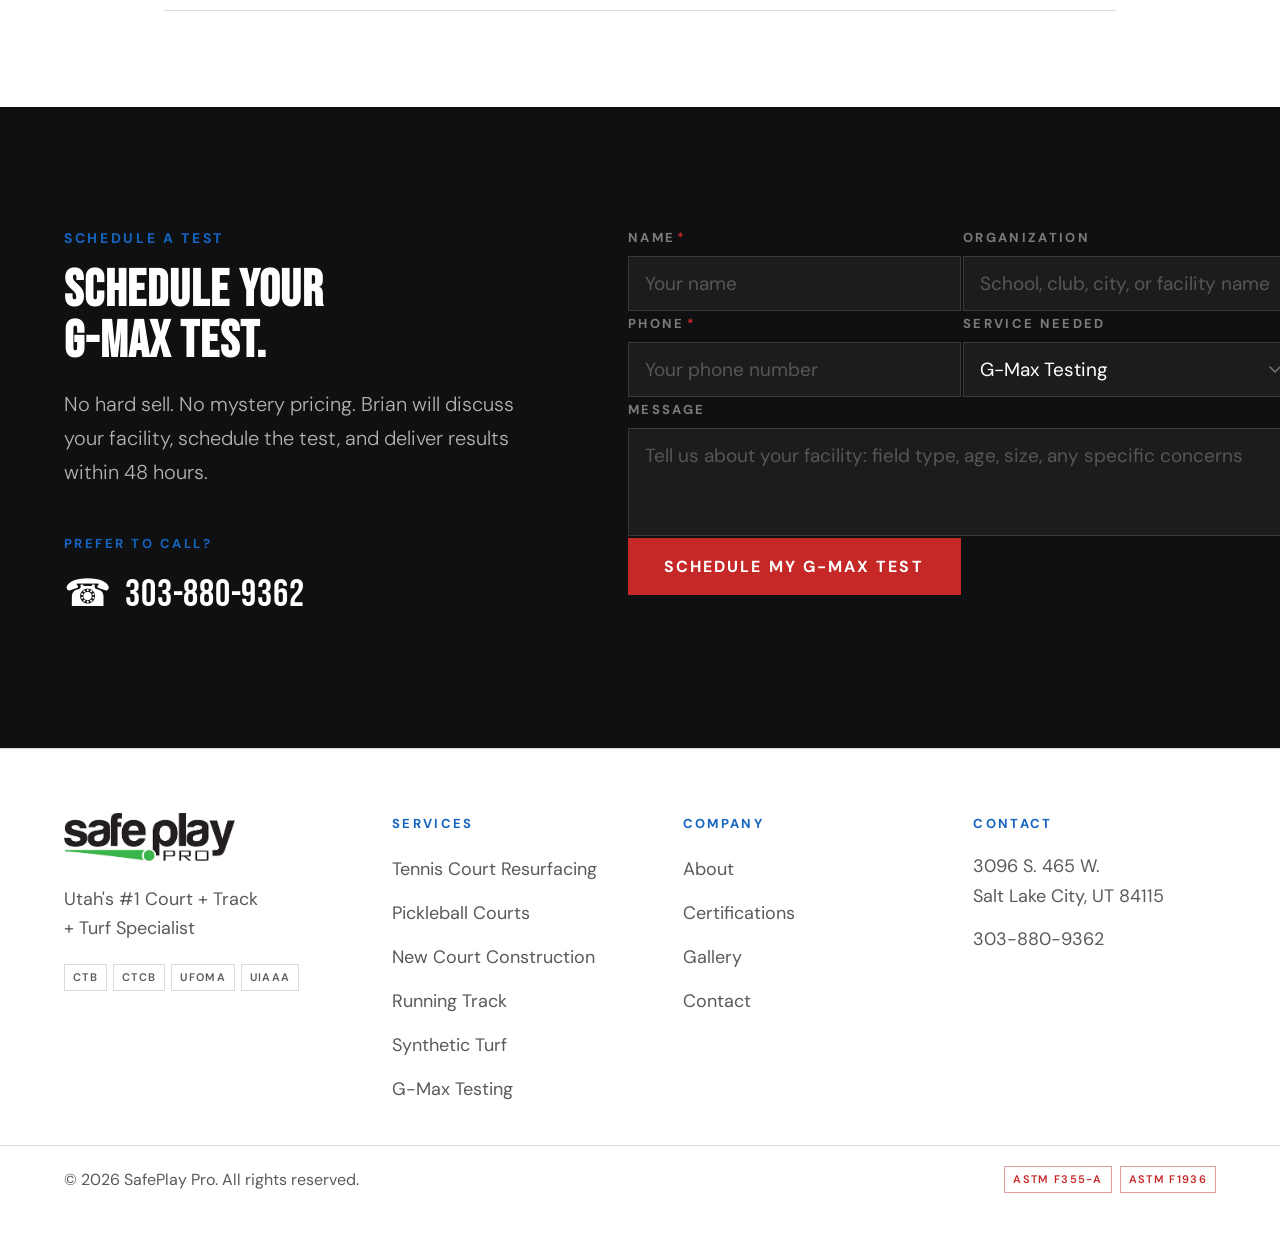
==== commit 3766f0b2: "Remove all NIST-traceable calibration references from gmax-testing page" ====
--- a/gmax-testing-utah.html
+++ b/gmax-testing-utah.html
@@ -6,7 +6,7 @@
 <link rel="stylesheet" href="https://widget.meetvolley.com/static/css/widget.css">
 <script type="text/javascript" data-widget="https://api.meetvolley.com/api/public/get-widget/a24c3b4b-4cc4-4948-b268-8f60db51c22c" src="https://widget.meetvolley.com/widget.js"></script>
 <title>G-Max Testing Utah | Independent Impact Testing | SafePlay Pro</title>
-<meta name="description" content="Independent G-Max impact testing in Utah. ASTM F355-A and F1936 compliant. 20-lb missile, 10 test locations, NIST-traceable calibration. The only independent G-Max testing provider in Utah. SafePlay Pro.">
+<meta name="description" content="Independent G-Max impact testing in Utah. ASTM F355-A and F1936 compliant. 20-lb missile, 10 test locations. The only independent G-Max testing provider in Utah. SafePlay Pro.">
 <link rel="canonical" href="https://www.safeplaypro.com/gmax-testing-utah.html">
 <link rel="preconnect" href="https://fonts.googleapis.com">
 <link rel="preconnect" href="https://fonts.gstatic.com" crossorigin>
@@ -75,7 +75,7 @@
     <div class="lp-hero-hd">
       <span class="lp-eyebrow reveal">G-Max Safety Testing &nbsp;|&nbsp; Utah &amp; The Intermountain West</span>
       <h1 class="lp-hero-h1 reveal" id="hero-heading" style="transition-delay:.06s">G-MAX IMPACT TESTING.<br><span class="lp-hero-accent">ZERO UTAH COMPETITORS.</span></h1>
-      <p class="lp-hero-sub reveal" style="transition-delay:.12s">ASTM F355-A and F1936 compliant. <strong>Independent of any installer or manufacturer. NIST-traceable calibration.</strong> SafePlay Pro is the only contractor in Utah providing independent G-Max impact testing for synthetic turf and grass fields.</p>
+      <p class="lp-hero-sub reveal" style="transition-delay:.12s">ASTM F355-A and F1936 compliant. <strong>Independent of any installer or manufacturer.</strong> SafePlay Pro is the only contractor in Utah providing independent G-Max impact testing for synthetic turf and grass fields.</p>
       <div class="hero-ctas reveal" style="transition-delay:.18s">
         <a href="#estimate" class="btn btn-blue-lg">Get a Free Estimate</a>
         <a href="tel:3038809362" class="btn btn-ghost-lg">&#9742;&nbsp; 303-880-9362</a>
@@ -121,7 +121,7 @@
     <div class="process-grid cols-3 process-grid-colored">
       <div class="process-card pc-red reveal">
         <h3 class="process-name">The Equipment</h3>
-        <p class="process-body">A 20-lb (&plusmn;0.11 lb) cylindrical missile with a flat metal impacting surface is dropped onto your field from a controlled height. The accelerometer inside measures the peak deceleration on impact. That number is the G-Max score. Higher scores mean harder surfaces. Scores must stay below 200g at every test location. Our equipment carries current NIST-traceable calibration certificates.</p>
+        <p class="process-body">A 20-lb (&plusmn;0.11 lb) cylindrical missile with a flat metal impacting surface is dropped onto your field from a controlled height. The accelerometer inside measures the peak deceleration on impact. That number is the G-Max score. Higher scores mean harder surfaces. Scores must stay below 200g at every test location.</p>
       </div>
       <div class="process-card pc-blue reveal" style="transition-delay:.08s">
         <h3 class="process-name">The Protocol</h3>
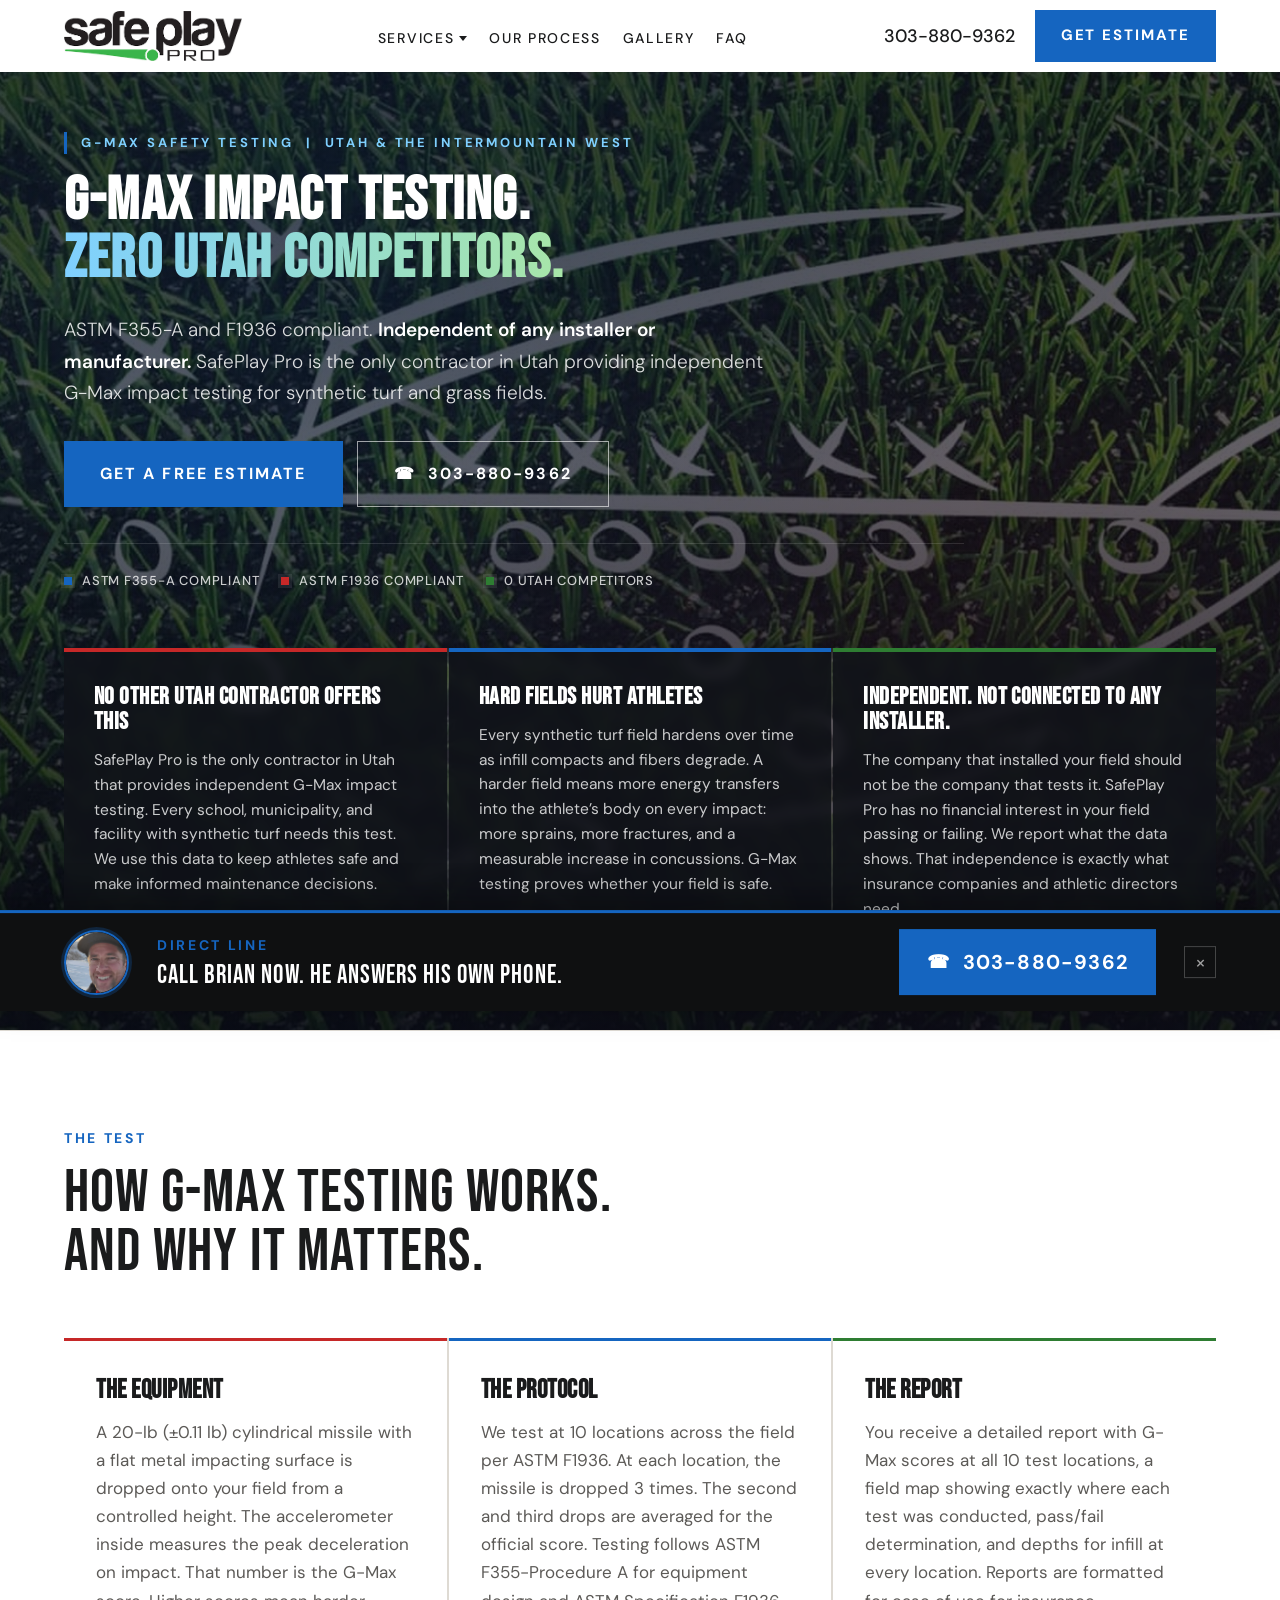
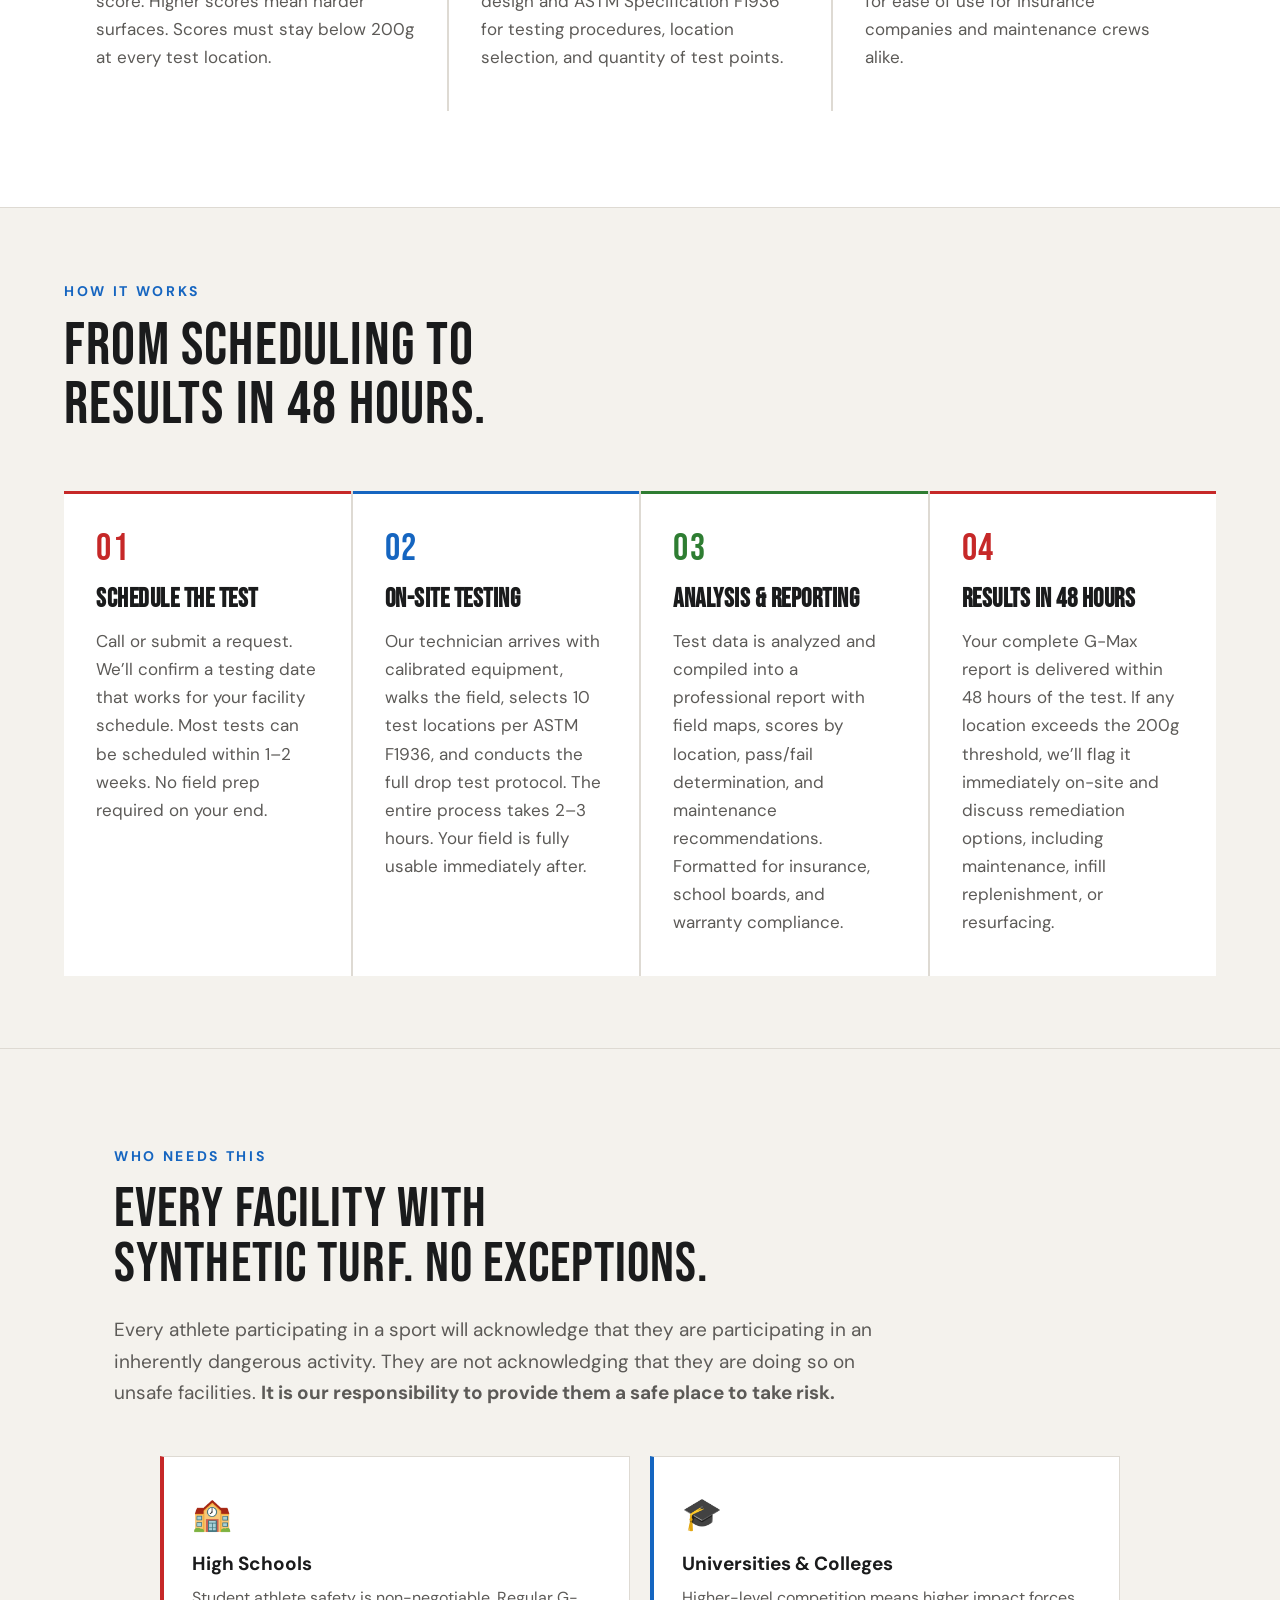
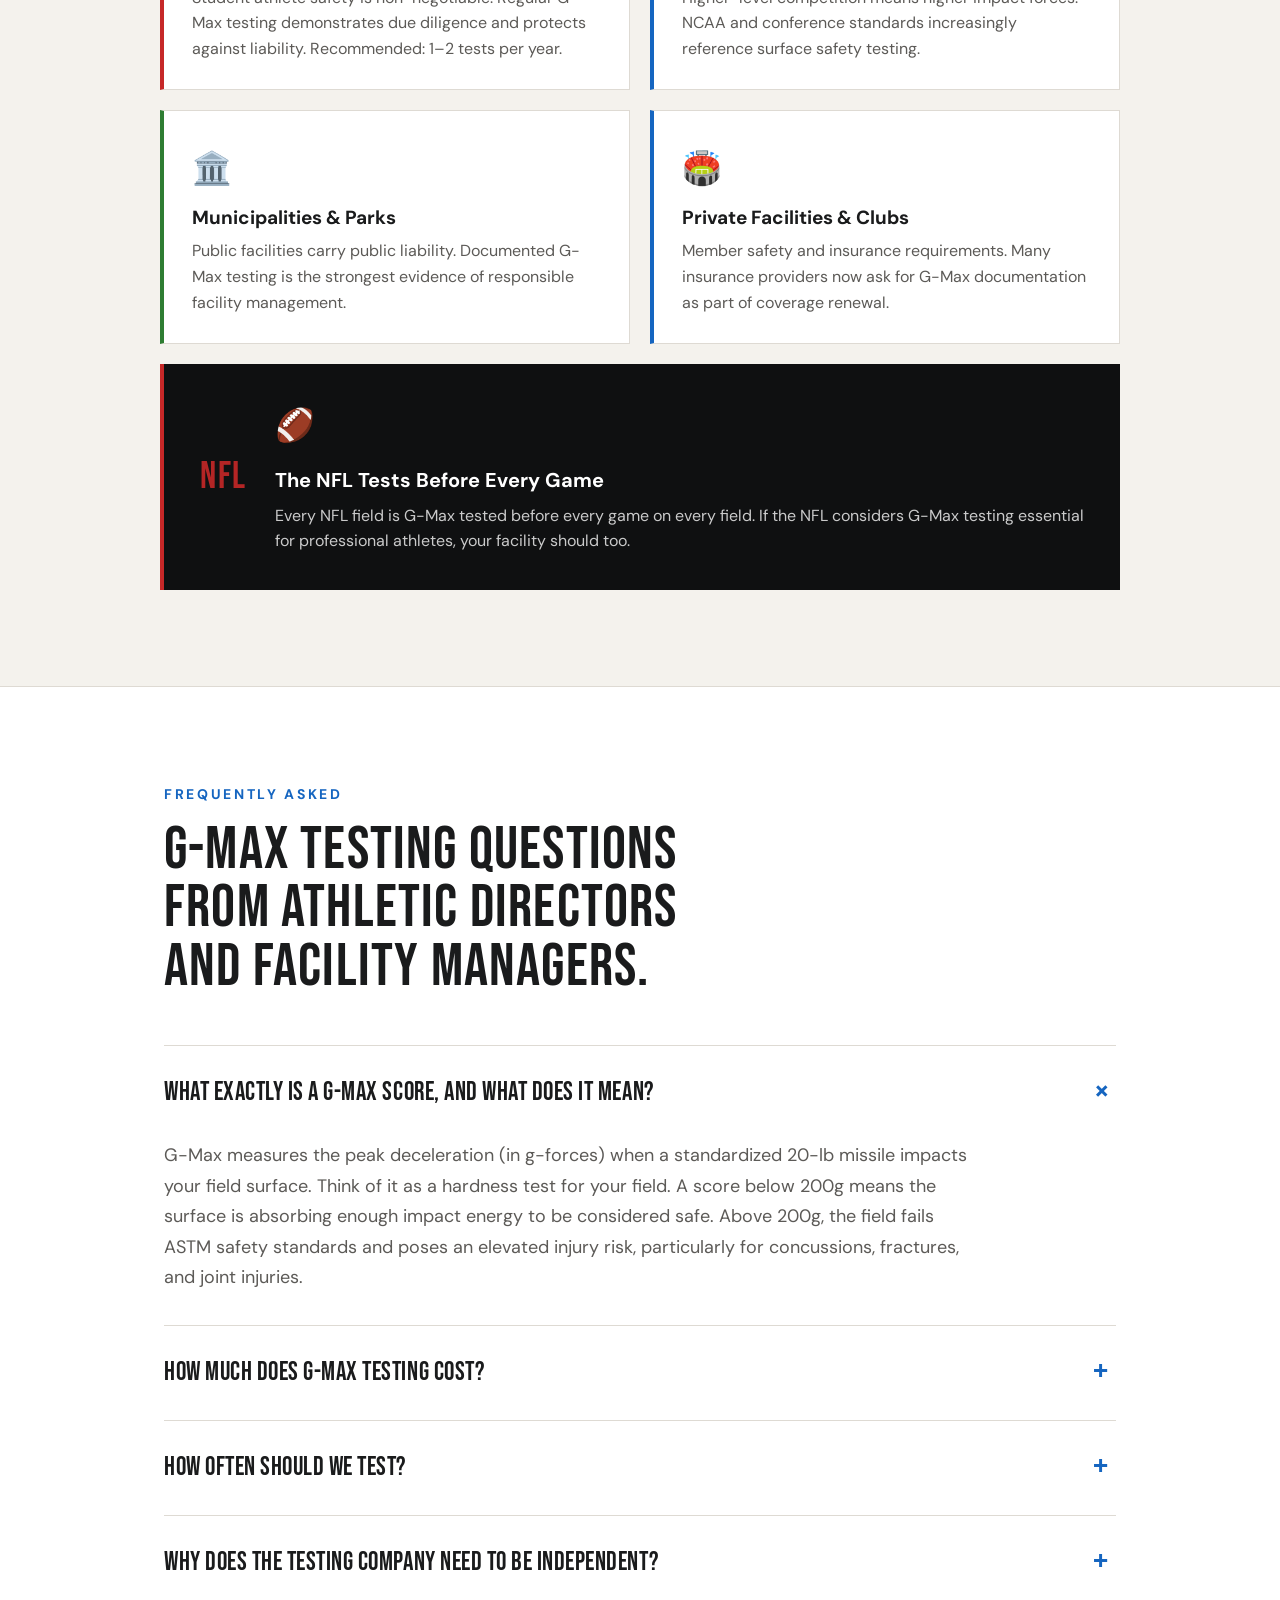
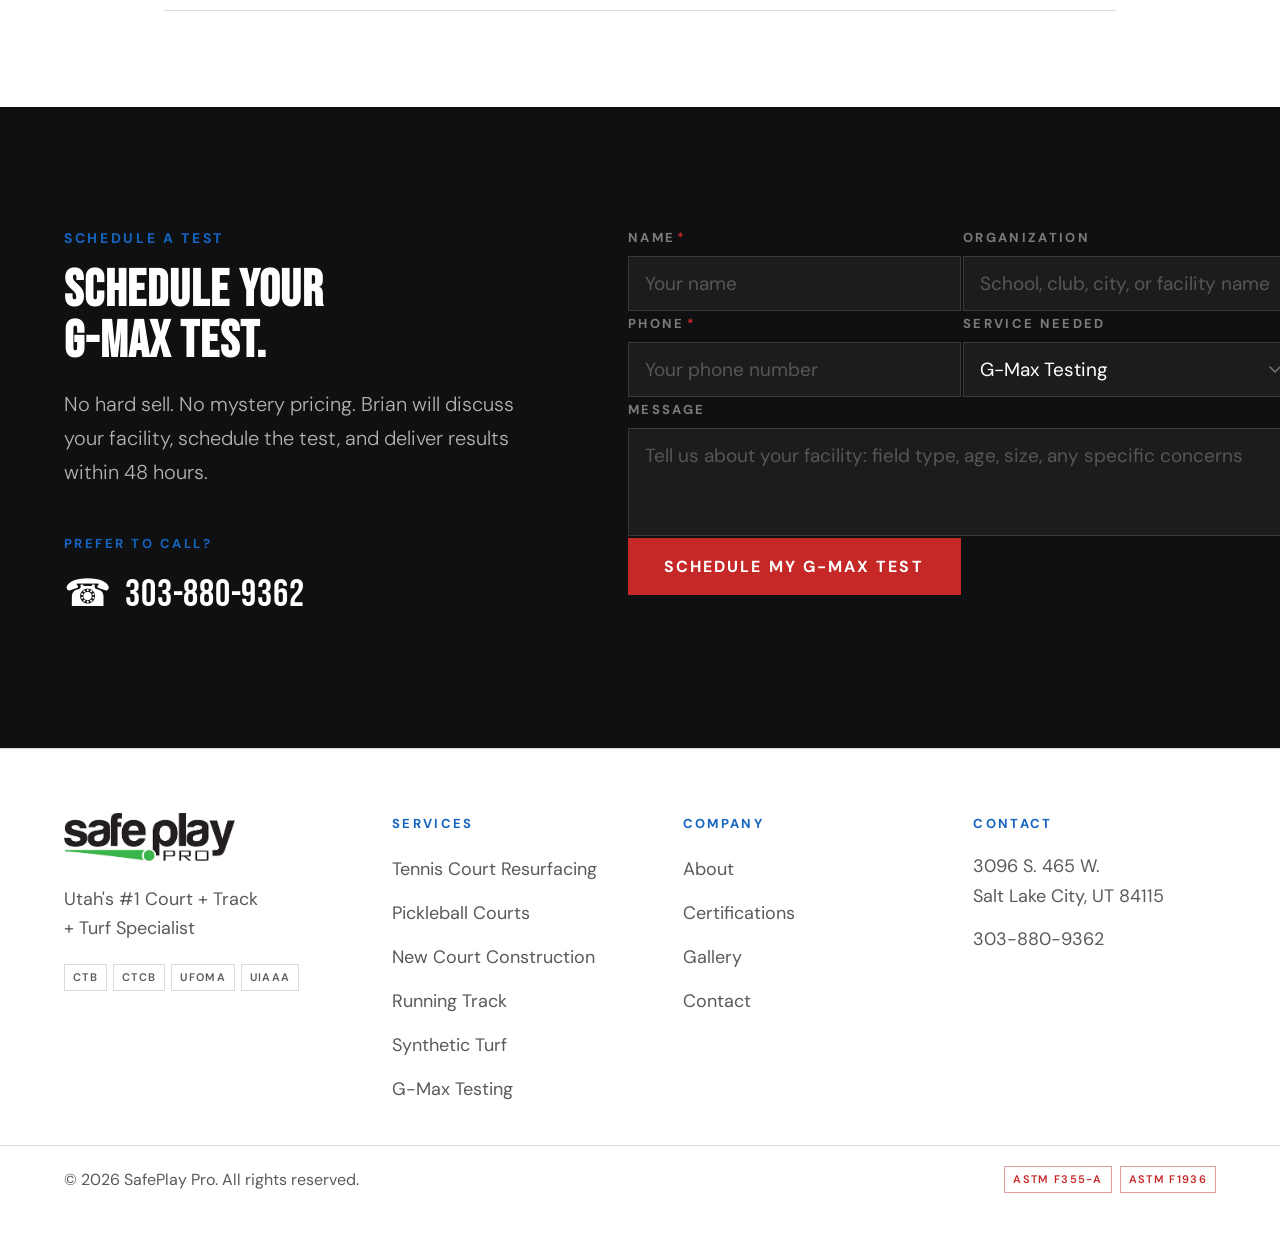
==== commit c844b491: "Update No Other Utah Contractor card copy" ====
--- a/gmax-testing-utah.html
+++ b/gmax-testing-utah.html
@@ -90,7 +90,7 @@
     <div class="lp-hero-cards" aria-label="What sets us apart">
       <div class="lp-card lp-card-red reveal">
         <h3 class="lp-name">No Other Utah Contractor Offers This</h3>
-        <p class="lp-body">SafePlay Pro is the only contractor in Utah that provides independent G-Max impact testing. Not Renner Sports, not Ace Courts, not any other competitor. Every school, municipality, and facility with synthetic turf needs this test, and we&rsquo;re the only local option.</p>
+        <p class="lp-body">SafePlay Pro is the only contractor in Utah that provides independent G-Max impact testing. Every school, municipality, and facility with synthetic turf needs this test. We use this data to keep athletes safe and make informed maintenance decisions.</p>
       </div>
       <div class="lp-card lp-card-blue reveal" style="transition-delay:.08s">
         <h3 class="lp-name">Hard Fields Hurt Athletes</h3>
